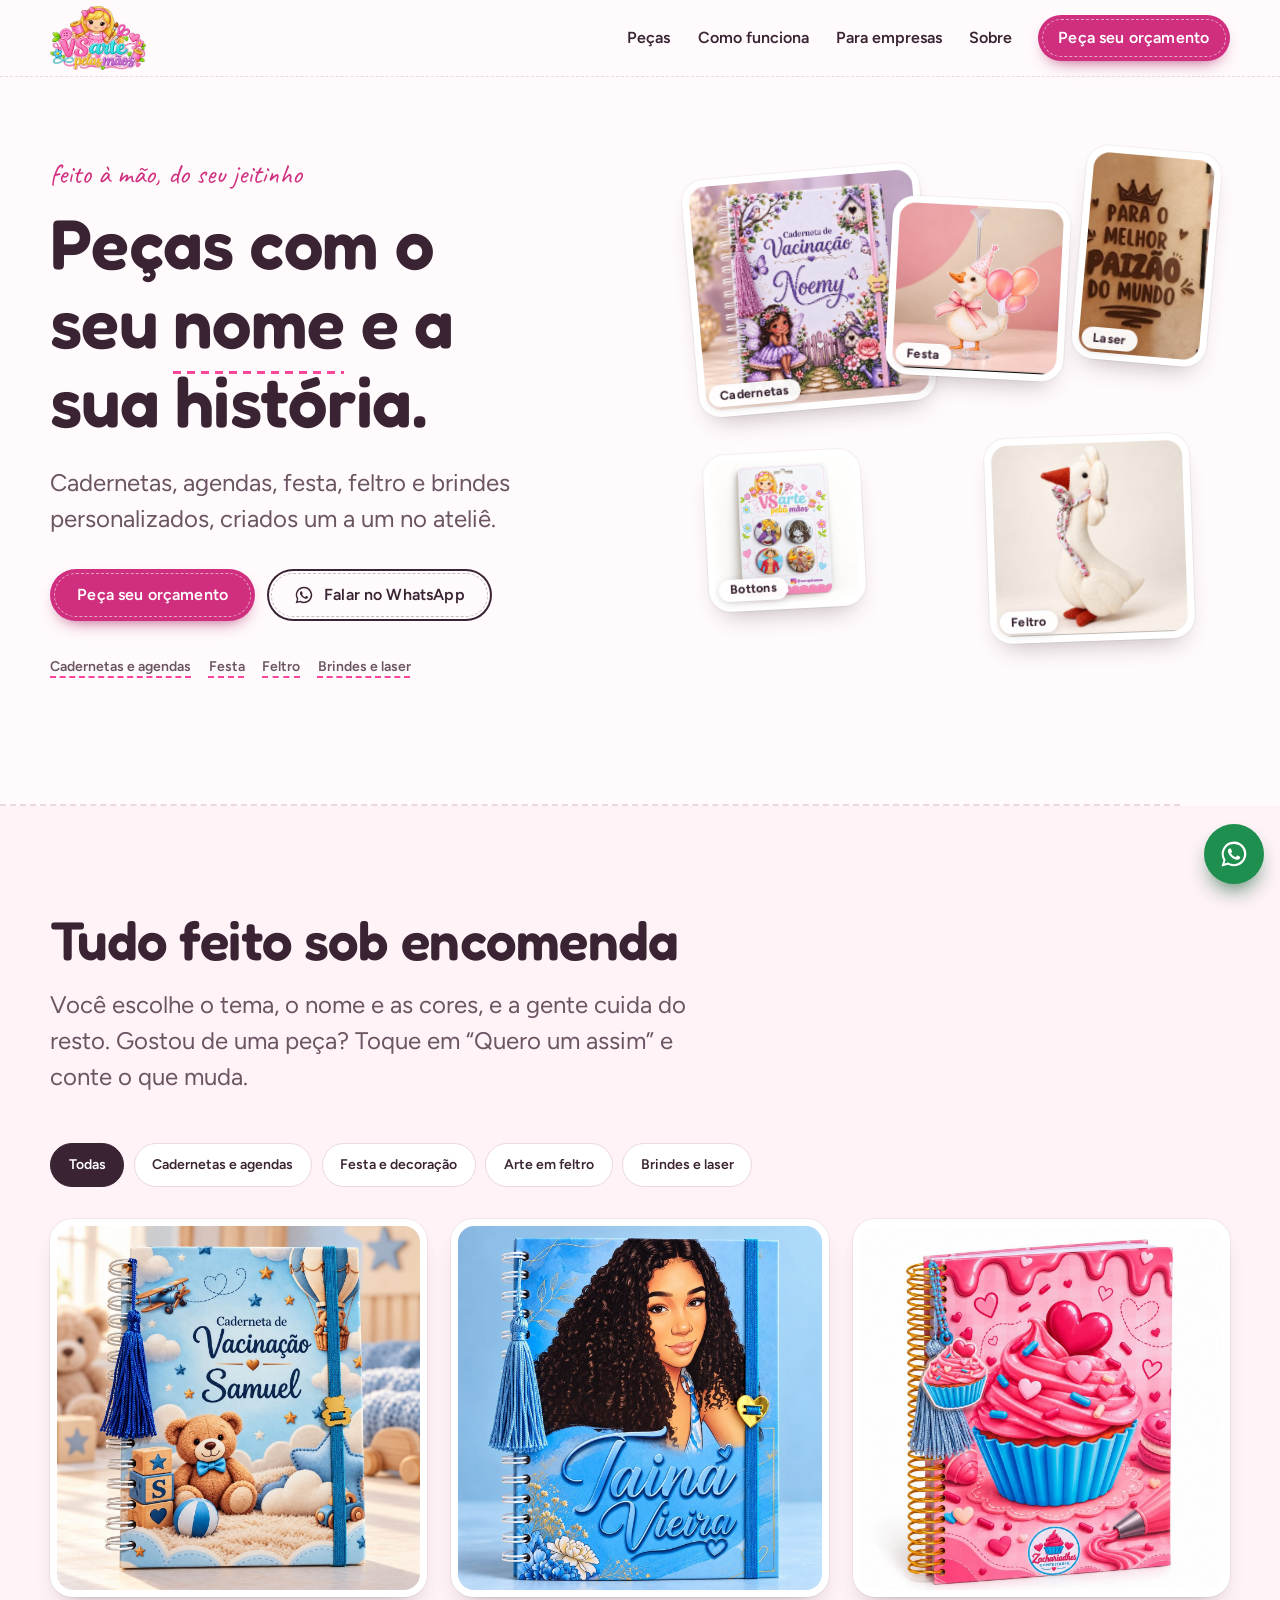
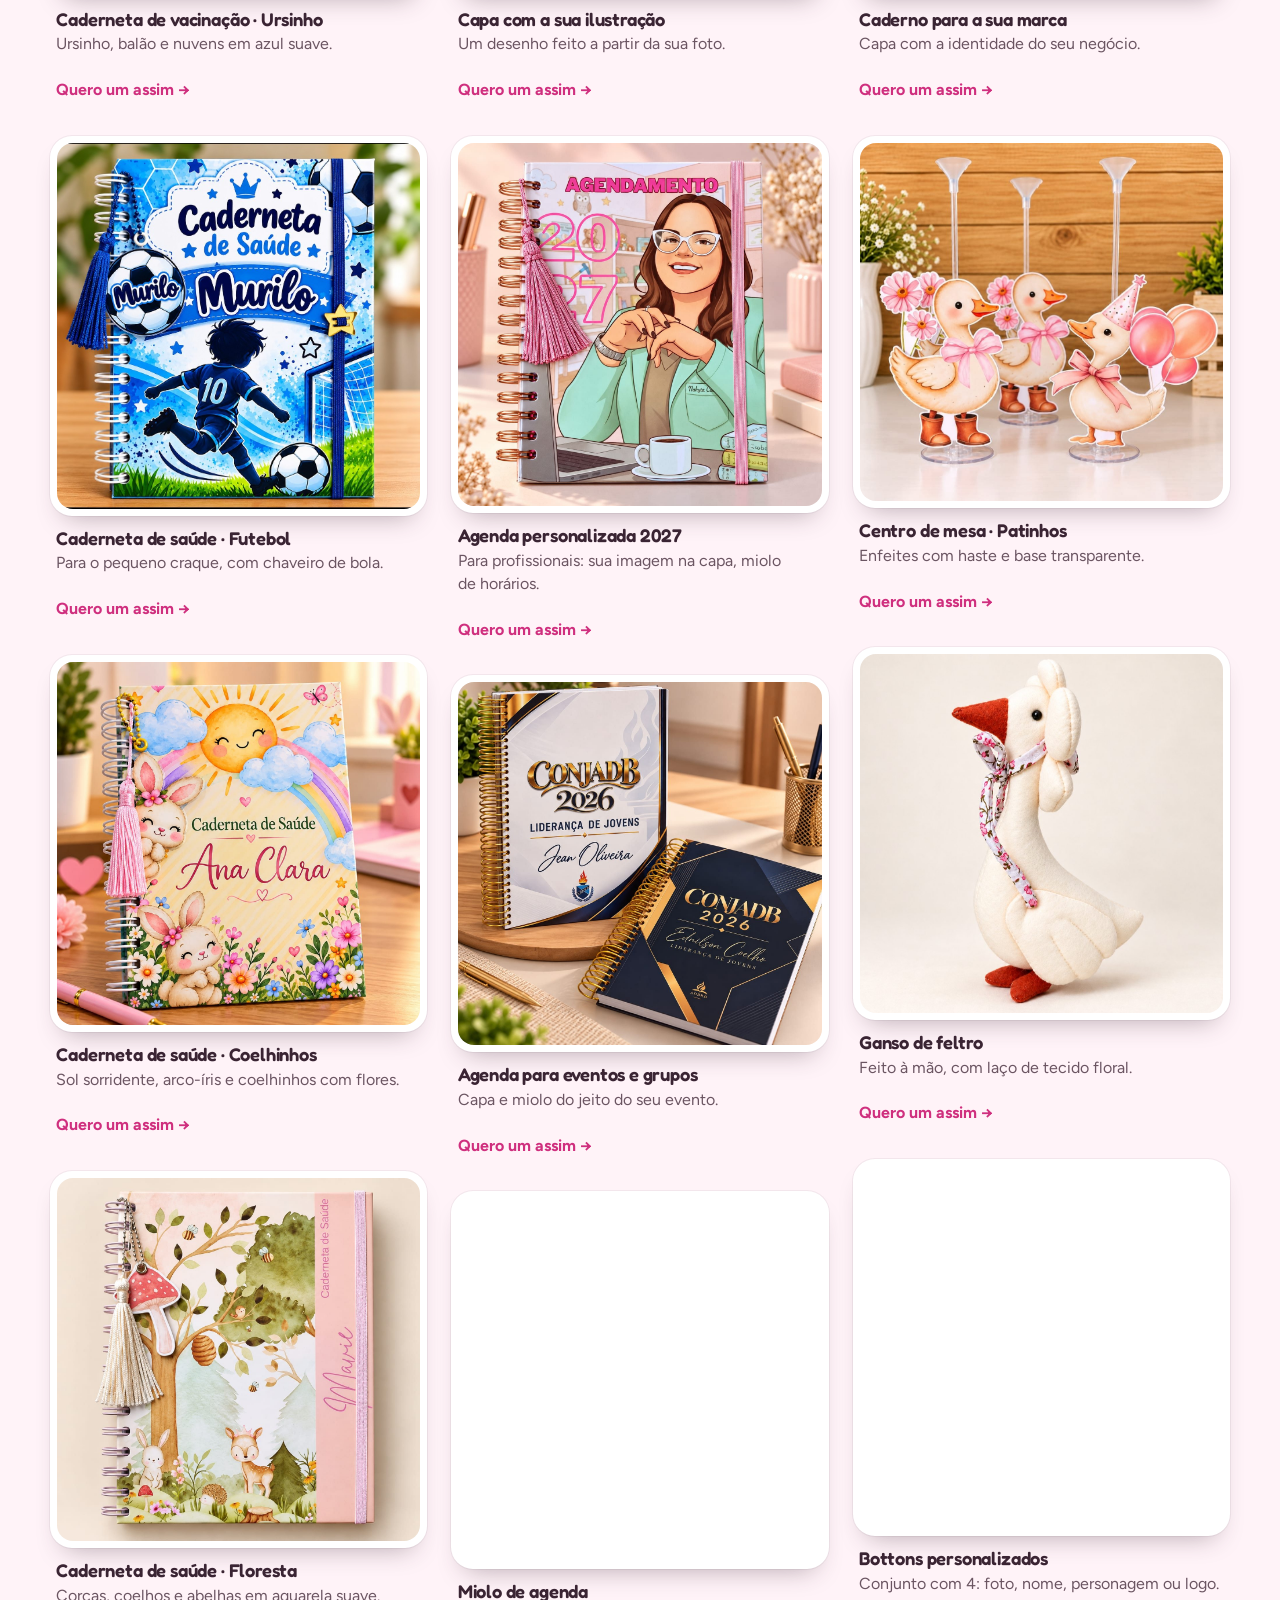
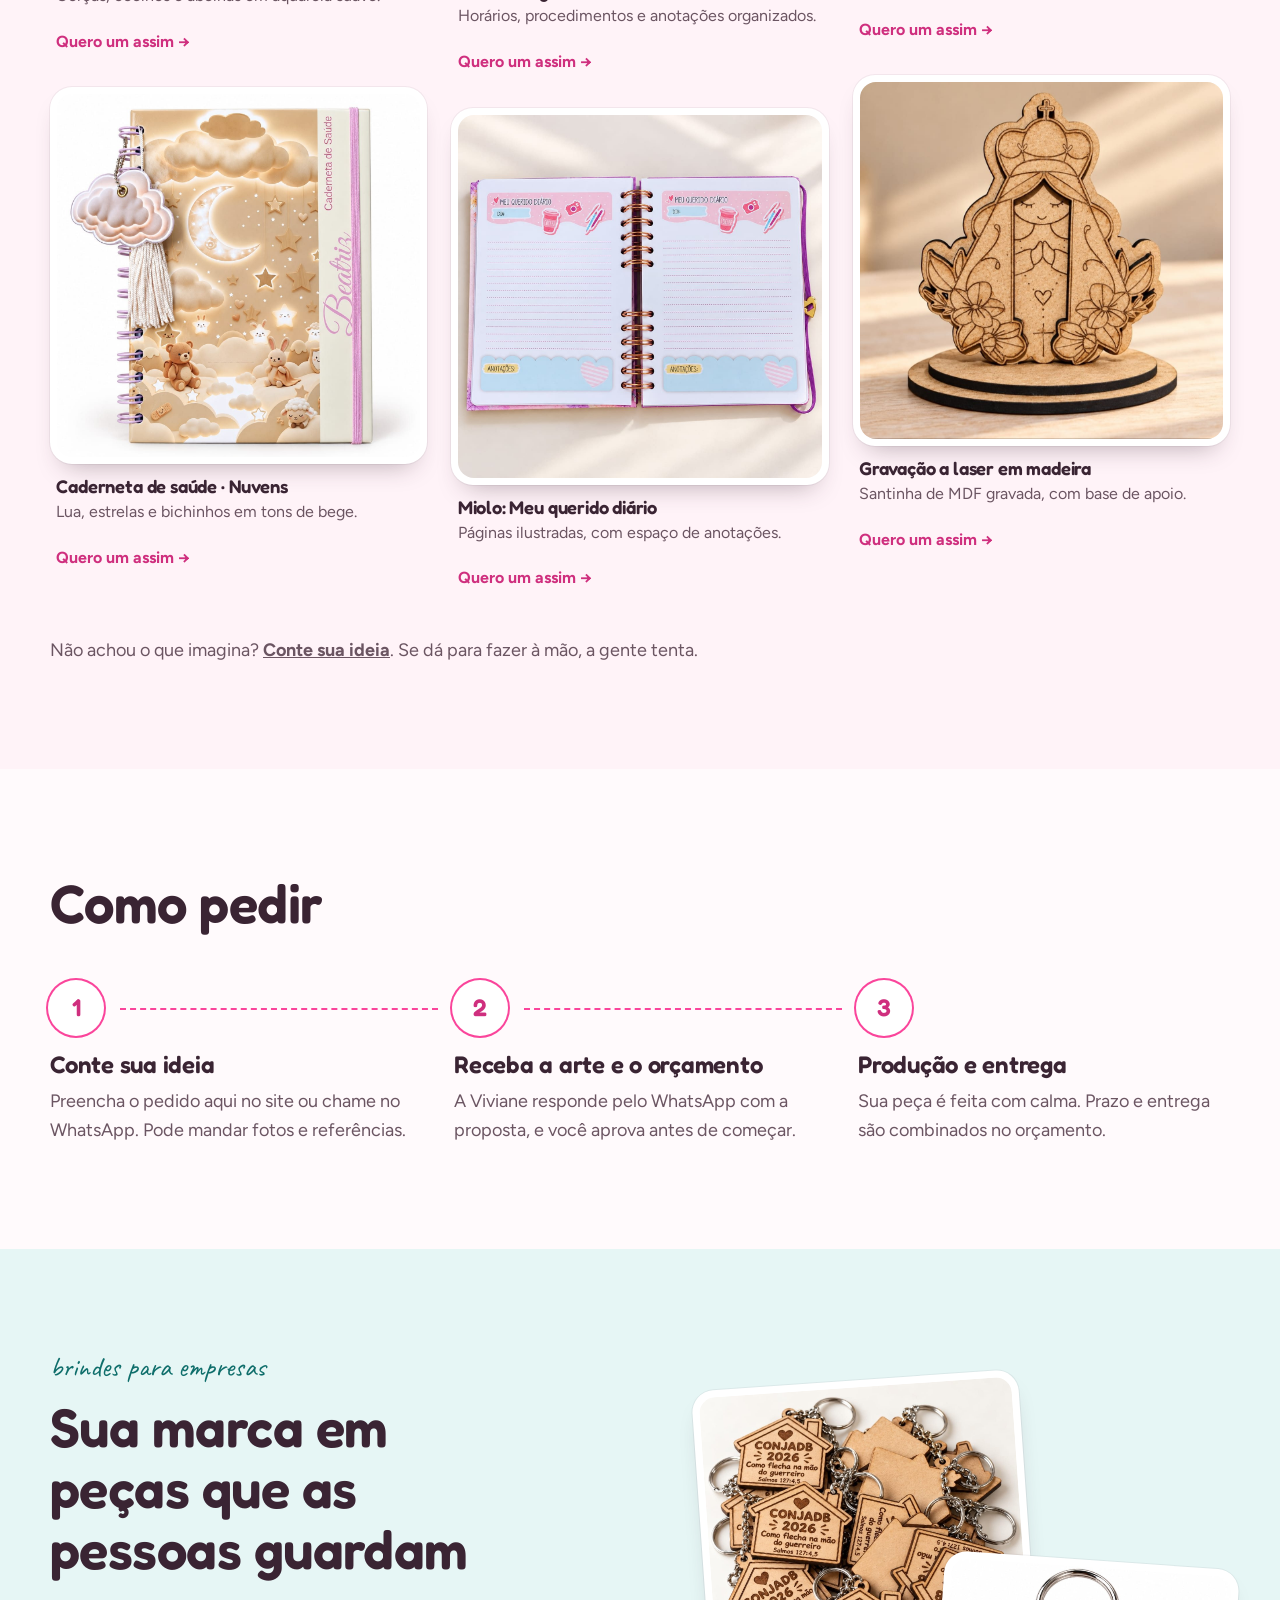
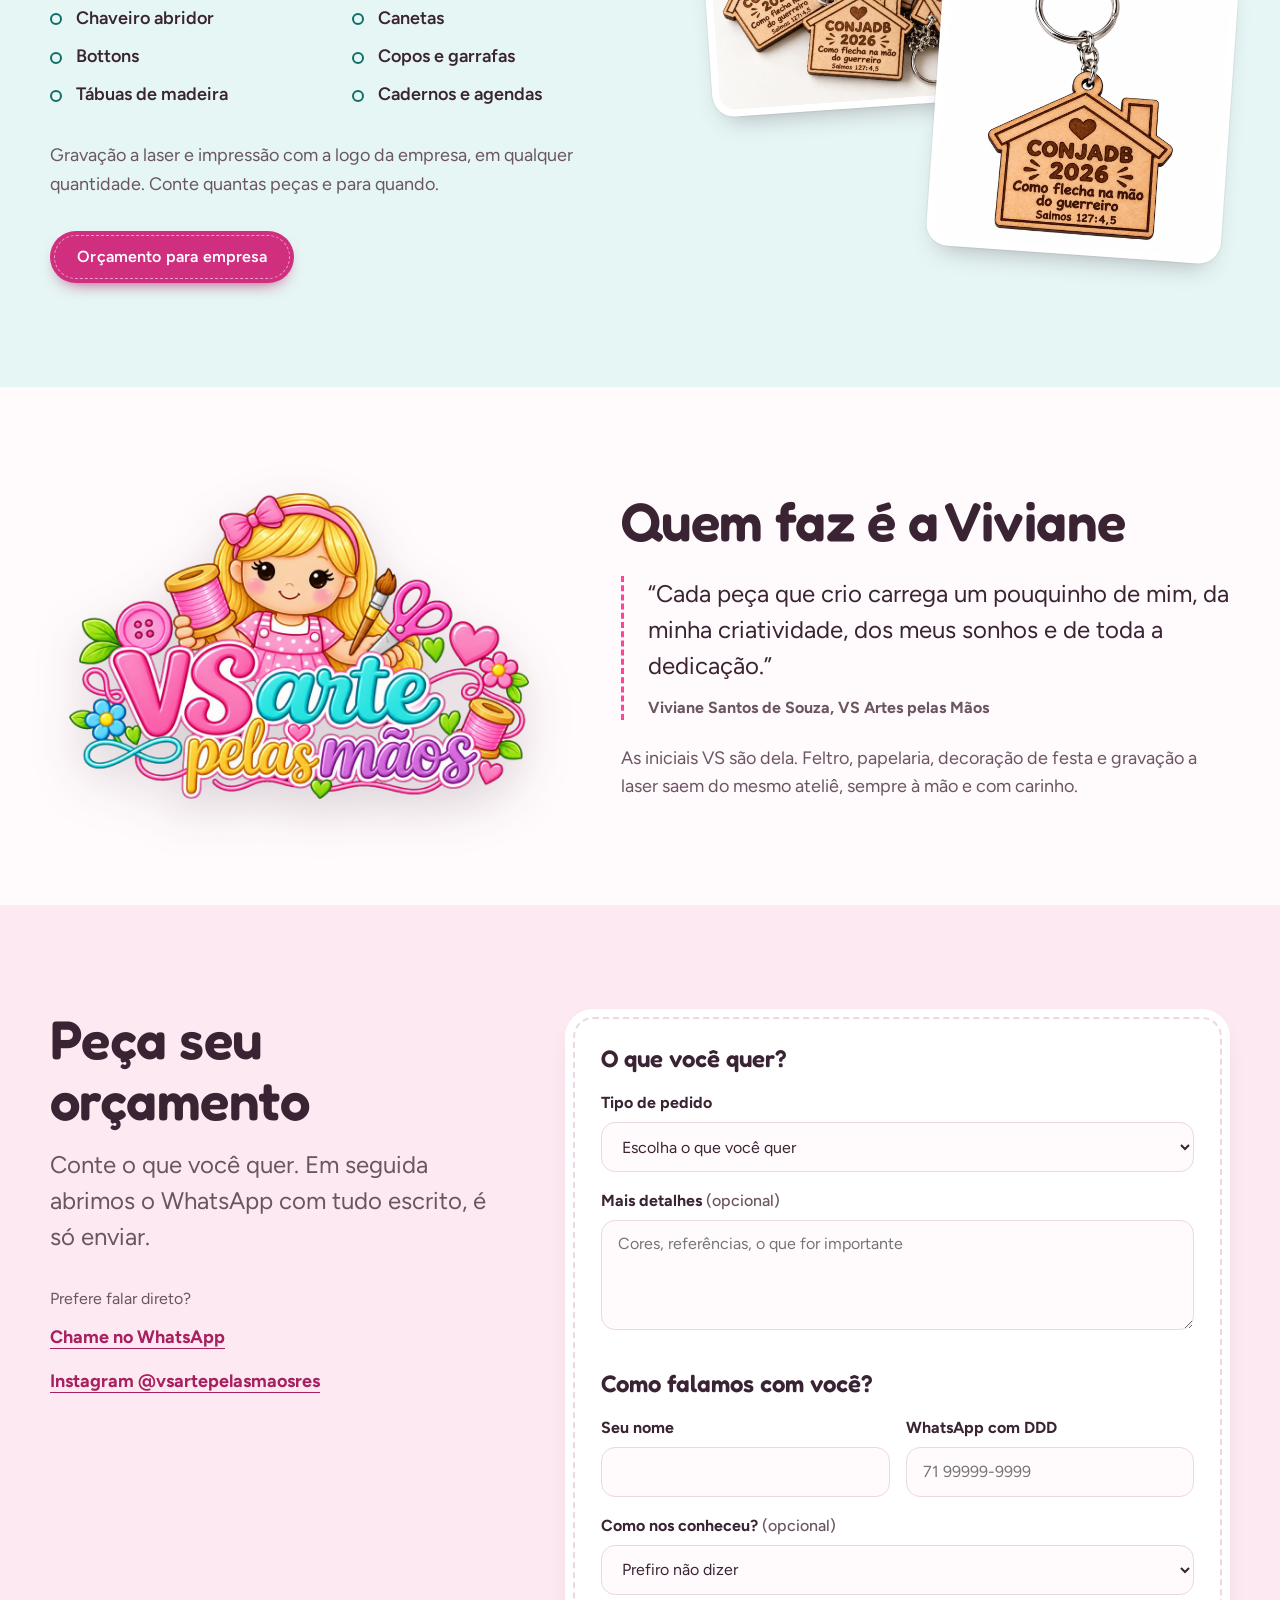
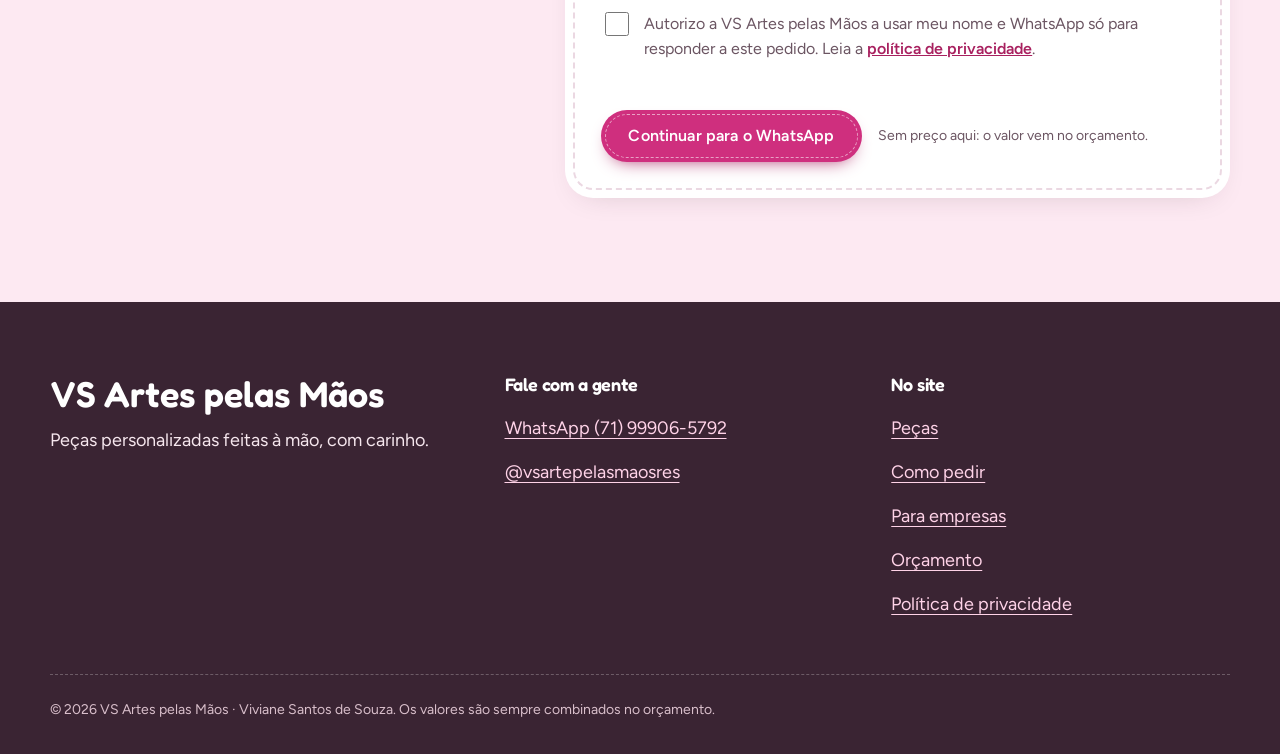
==== site/index.html @ 08066cfc "Prévia pública: site e painel de demonstração (dados fictícios) Co-Authored-By: Claude Sonnet 5.5 <n" ====
<!doctype html>
<html lang="pt-BR">
<head>
  <meta name="robots" content="noindex, nofollow">
  <meta charset="utf-8">
  <meta name="viewport" content="width=device-width, initial-scale=1">
  <title>VS Artes pelas Mãos · Peças personalizadas feitas à mão</title>
  <meta name="description" content="Cadernetas de vacinação, agendas, decoração de festa, arte em feltro e brindes personalizados com gravação a laser. Feito à mão, com o seu nome e a sua história. Peça seu orçamento.">
  <meta name="theme-color" content="#FFFAFC">
  <link rel="icon" type="image/png" href="assets/marca/favicon.png">
  <link rel="preconnect" href="https://fonts.googleapis.com">
  <link rel="preconnect" href="https://fonts.gstatic.com" crossorigin>
  <link href="https://fonts.googleapis.com/css2?family=Caveat:wght@600&family=Figtree:wght@400;500;600;700&family=Fredoka:wght@500;600&display=swap" rel="stylesheet">
  <link rel="stylesheet" href="css/tokens.css">
  <link rel="stylesheet" href="css/site.css">
</head>
<body>
<!--
THESIS: Uma mesa de ateliê calma onde cada peça é um adesivo recortado; a linha de costura da logo costura a página. Recusa a vitrine de e-commerce rosa-choque.
OWN-WORLD: Branco-rosado e tinta ameixa; rosa-chiclete só em ação (botões, pesponto). Fotos com contorno branco e sombra suave, divisórias tracejadas de linha de corte, títulos Fredoka, notas Caveat.
STORY: A visitante vê o trabalho real, entende que tudo leva o nome dela e pede um orçamento em menos de um minuto.
FIRST VIEWPORT: Esquerda, promessa e dois botões (orçamento, WhatsApp); direita, três adesivos de caderneta em leque. Ação primária à esquerda, abaixo do título.
FORM: Proposta 1 (calma), definida com a cliente após a logo; seed 1fdaac04 substituído por direção fixada pela marca.
FINISH: unreviewed and undocumented is unfinished; this build ends with the finish review, the verdict, DESIGN.md, and every shipping raster carrying its provenance
-->
<a class="skip" href="#conteudo">Pular para o conteúdo</a>

<header class="site-header">
  <div class="container">
    <a class="brand" href="#topo" aria-label="VS Artes pelas Mãos, início"><img src="assets/marca/logo-sm.png" alt="VS arte pelas mãos" width="480" height="318"></a>
    <button class="menu-btn" aria-label="Abrir menu" aria-expanded="false" aria-controls="nav"><span></span><span></span><span></span></button>
    <nav class="nav" id="nav" aria-label="Principal">
      <a href="#catalogo">Peças</a>
      <a href="#como">Como funciona</a>
      <a href="#empresas">Para empresas</a>
      <a href="#sobre">Sobre</a>
      <a class="btn" href="#orcamento" data-pedido>Peça seu orçamento</a>
    </nav>
  </div>
</header>

<main id="conteudo">
  <svg class="stitch-line" aria-hidden="true" focusable="false">
    <defs>
      <mask id="stitch-mask" maskUnits="userSpaceOnUse" x="-200" y="0" width="4000" height="20000">
        <path id="stitch-mask-path" d="" stroke="#fff" stroke-width="8" fill="none"/>
      </mask>
    </defs>
    <path id="stitch-path" d="" mask="url(#stitch-mask)"/>
  </svg>

  <section class="hero" id="topo" data-stitch>
    <div class="container">
      <div>
        <p class="kicker hand">feito à mão, do seu jeitinho</p>
        <h1>Peças com o seu <span class="stitch-u">nome</span> e a sua história.</h1>
        <p class="lede">Cadernetas, agendas, festa, feltro e brindes personalizados, criados um a um no ateliê.</p>
        <div class="actions">
          <a class="btn" href="#orcamento" data-pedido>Peça seu orçamento</a>
          <a class="btn btn--ghost" href="#" data-wa target="_blank" rel="noopener">
            <svg viewBox="0 0 24 24" fill="currentColor" aria-hidden="true"><path d="M12.04 2a9.9 9.9 0 0 0-8.5 14.9L2 22l5.25-1.38A9.9 9.9 0 1 0 12.04 2Zm0 18.1c-1.5 0-2.97-.4-4.25-1.16l-.3-.18-3.1.82.83-3.02-.2-.31a8.1 8.1 0 1 1 7.02 3.85Zm4.45-6.06c-.24-.12-1.44-.71-1.66-.79-.22-.08-.39-.12-.55.12-.16.24-.63.79-.77.95-.14.16-.28.18-.52.06-.24-.12-1.02-.38-1.94-1.2-.72-.64-1.2-1.43-1.34-1.67-.14-.24-.02-.37.1-.49.11-.11.24-.28.36-.42.12-.14.16-.24.24-.4.08-.16.04-.3-.02-.42-.06-.12-.55-1.32-.75-1.8-.2-.47-.4-.41-.55-.42h-.47c-.16 0-.42.06-.64.3-.22.24-.84.82-.84 2s.86 2.32.98 2.48c.12.16 1.69 2.58 4.1 3.62.57.25 1.02.4 1.37.5.58.18 1.1.16 1.51.1.46-.07 1.44-.59 1.64-1.16.2-.57.2-1.06.14-1.16-.06-.1-.22-.16-.46-.28Z"/></svg>
            Falar no WhatsApp</a>
        </div>
        <ul class="tags" aria-label="Ver por categoria">
          <li><a href="#catalogo" data-filtro="cadernetas">Cadernetas e agendas</a></li>
          <li><a href="#catalogo" data-filtro="festa">Festa</a></li>
          <li><a href="#catalogo" data-filtro="feltro">Feltro</a></li>
          <li><a href="#catalogo" data-filtro="brindes">Brindes e laser</a></li>
        </ul>
      </div>
      <div class="fan" aria-label="Exemplos do que sai do ateliê">
        <figure class="sticker" style="left:0;top:4%;width:44%;--r:-5deg;z-index:2"><img src="assets/fotos/caderneta-vacinacao-fadinha.jpg" alt="Caderneta de vacinação com capa de fadinha lilás entre flores" width="1254" height="1254" fetchpriority="high"><figcaption class="tag">Cadernetas</figcaption></figure>
        <figure class="sticker" style="left:37%;top:9%;width:33%;--r:3deg;z-index:3"><img src="assets/fotos/festa-pato-baloes.jpg" alt="Patinho de papelaria com chapéu de festa, laço rosa e balões" width="1000" height="1006"><figcaption class="tag">Festa</figcaption></figure>
        <figure class="sticker" style="left:72%;top:0;width:25%;--r:5deg;z-index:1"><img src="assets/fotos/laser-caixa-mdf-paizao.jpg" alt="Caixa de MDF gravada a laser com a frase Para o melhor paizão do mundo" width="284" height="470"><figcaption class="tag">Laser</figcaption></figure>
        <figure class="sticker" style="left:3%;top:55%;width:29%;--r:-3deg;z-index:3"><img src="assets/fotos/brindes-bottons-cartela.jpg" alt="Cartela com quatro bottons personalizados" width="1078" height="1078" loading="lazy"><figcaption class="tag">Bottons</figcaption></figure>
        <figure class="sticker" style="left:55%;top:52%;width:38%;--r:-2deg;z-index:4"><img src="assets/fotos/feltro-ganso-perfil.jpg" alt="Ganso de feltro creme de perfil, com laço de tecido florido" width="1000" height="1002" loading="lazy"><figcaption class="tag">Feltro</figcaption></figure>
      </div>    </div>
  </section>

  <hr class="cut container">

<section class="bg-tint" id="catalogo" data-stitch>
    <div class="container">
      <div class="section-head reveal">
        <h2>Tudo feito sob encomenda</h2>
        <p>Você escolhe o tema, o nome e as cores, e a gente cuida do resto. Gostou de uma peça? Toque em “Quero um assim” e conte o que muda.</p>
      </div>
      <div class="filters" role="group" aria-label="Filtrar peças"></div>
      <div class="gallery" id="gallery" aria-live="polite"></div>
      <p class="gallery-note">Não achou o que imagina? <a href="#orcamento" data-pedido="outro"><strong>Conte sua ideia</strong></a>. Se dá para fazer à mão, a gente tenta.</p>
    </div>
  </section>

  <section id="como" data-stitch>
    <div class="container">
      <div class="section-head reveal"><h2>Como pedir</h2></div>
      <ol class="steps">
        <li class="reveal" style="--i:0"><h3>Conte sua ideia</h3><p>Preencha o pedido aqui no site ou chame no WhatsApp. Pode mandar fotos e referências.</p></li>
        <li class="reveal" style="--i:1"><h3>Receba a arte e o orçamento</h3><p>A Viviane responde pelo WhatsApp com a proposta, e você aprova antes de começar.</p></li>
        <li class="reveal" style="--i:2"><h3>Produção e entrega</h3><p>Sua peça é feita com calma. Prazo e entrega são combinados no orçamento.</p></li>
      </ol>
    </div>
  </section>

  <section class="bg-turq" id="empresas" data-stitch>
    <div class="container biz">
      <div class="reveal">
        <p class="kicker hand" style="color:var(--turq-deep)">brindes para empresas</p>
        <h2>Sua marca em peças que as pessoas guardam</h2>
        <ul>
          <li>Chaveiro abridor</li><li>Canetas</li><li>Bottons</li><li>Copos e garrafas</li>
          <li>Tábuas de madeira</li><li>Cadernos e agendas</li>
        </ul>
        <p class="muted" style="margin-bottom:var(--s-6)">Gravação a laser e impressão com a logo da empresa, em qualquer quantidade. Conte quantas peças e para quando.</p>
        <a class="btn" href="#orcamento" data-pedido="empresa">Orçamento para empresa</a>
      </div>
      <div class="pair reveal" style="--i:1">
        <figure class="sticker"><img src="assets/fotos/brinde-chaveiros-casinha-lote.jpg" alt="Chaveiros de MDF em formato de casinha com frase gravada" loading="lazy"></figure>
        <figure class="sticker"><img src="assets/fotos/brinde-chaveiro-casinha.jpg" alt="Chaveiro de MDF em formato de casinha com frase gravada a laser" loading="lazy"></figure>
      </div>
    </div>
  </section>

  <section id="sobre" data-stitch>
    <div class="container about">
      <img class="logo-big reveal" src="assets/marca/logo.png" alt="Logo VS arte pelas mãos: boneca loira com carretel, pincel e tesoura" loading="lazy" width="1000" height="664">
      <div class="reveal" style="--i:1">
        <h2>Quem faz é a Viviane</h2>
        <blockquote>“Cada peça que crio carrega um pouquinho de mim, da minha criatividade, dos meus sonhos e de toda a dedicação.”
          <cite>Viviane Santos de Souza, VS Artes pelas Mãos</cite></blockquote>
        <p class="muted">As iniciais VS são dela. Feltro, papelaria, decoração de festa e gravação a laser saem do mesmo ateliê, sempre à mão e com carinho.</p>
      </div>
    </div>
  </section>

  <section class="bg-pink" id="orcamento" data-stitch>
    <div class="container quote">
      <div class="intro reveal">
        <h2>Peça seu orçamento</h2>
        <p>Conte o que você quer. Em seguida abrimos o WhatsApp com tudo escrito, é só enviar.</p>
        <p class="alt muted">Prefere falar direto?</p>
        <ul class="direct"><li><a href="#" data-wa target="_blank" rel="noopener">Chame no WhatsApp</a></li><li><a href="https://instagram.com/vsartepelasmaosres" target="_blank" rel="noopener">Instagram @vsartepelasmaosres</a></li></ul>
      </div>
      <div class="form-card reveal" style="--i:1">
        <form id="form-orcamento" novalidate>
          <fieldset>
            <legend>O que você quer?</legend>
            <div class="field">
              <label for="tipo">Tipo de pedido</label>
              <select id="tipo" name="tipo" required></select>
            </div>
            <div id="dyn" aria-live="polite"></div>
            <div class="field">
              <label for="detalhes">Mais detalhes <span class="opt">(opcional)</span></label>
              <textarea id="detalhes" name="detalhes" placeholder="Cores, referências, o que for importante"></textarea>
            </div>
          </fieldset>
          <fieldset>
            <legend>Como falamos com você?</legend>
            <div class="cols2">
              <div class="field"><label for="nome">Seu nome</label><input id="nome" name="nome" autocomplete="name" required></div>
              <div class="field"><label for="whats">WhatsApp com DDD</label><input id="whats" name="whats" type="tel" inputmode="tel" autocomplete="tel" placeholder="71 99999-9999" required></div>
            </div>
            <div class="field">
              <label for="origem">Como nos conheceu? <span class="opt">(opcional)</span></label>
              <select id="origem" name="origem">
                <option value="">Prefiro não dizer</option><option>Instagram</option><option>Google</option><option>Indicação de amigo ou familiar</option><option>Outro</option>
              </select>
            </div>
            <div class="hp" aria-hidden="true"><label for="site">Não preencha este campo</label><input type="text" id="site" name="site" tabindex="-1" autocomplete="off"></div>
            <div id="turnstile"></div>
            <label class="check"><input type="checkbox" id="consent" name="consent"> <span>Autorizo a VS Artes pelas Mãos a usar meu nome e WhatsApp só para responder a este pedido. Leia a <a href="privacidade.html" target="_blank" rel="noopener">política de privacidade</a>.</span></label>
          </fieldset>
          <div class="submit-row">
            <button class="btn" type="submit">Continuar para o WhatsApp</button>
            <span class="fine">Sem preço aqui: o valor vem no orçamento.</span>
          </div>
        </form>
        <div class="done" id="done" aria-live="polite">
          <h3>Pedido pronto!</h3>
          <p class="muted">Confira a mensagem e toque no botão. O WhatsApp abre com tudo escrito.</p>
          <p class="fine" id="status-envio" role="status" aria-live="polite"></p>
          <pre id="preview"></pre>
          <div class="submit-row">
            <a class="btn btn--wa" id="wa-open" href="#" target="_blank" rel="noopener">Abrir o WhatsApp</a>
            <button class="btn btn--ghost" type="button" id="novo-pedido">Fazer outro pedido</button>
          </div>
        </div>
      </div>
    </div>
  </section>
</main>

<footer class="site-footer">
  <div class="container">
    <div><p class="foot-name">VS Artes pelas Mãos</p><p>Peças personalizadas feitas à mão, com carinho.</p></div>
    <div>
      <h3>Fale com a gente</h3>
      <ul>
        <li><a href="#" data-wa target="_blank" rel="noopener">WhatsApp (71) 99906-5792</a></li>
        <li><a href="https://instagram.com/vsartepelasmaosres" target="_blank" rel="noopener">@vsartepelasmaosres</a></li>
      </ul>
    </div>
    <div>
      <h3>No site</h3>
      <ul><li><a href="#catalogo">Peças</a></li><li><a href="#como">Como pedir</a></li><li><a href="#empresas">Para empresas</a></li><li><a href="#orcamento">Orçamento</a></li><li><a href="privacidade.html">Política de privacidade</a></li><li><button type="button" id="cookie-prefs" class="link-btn" hidden>Preferências de cookies</button></li></ul>
    </div>
    <p class="legal">© <span id="ano">2026</span> VS Artes pelas Mãos · Viviane Santos de Souza. Os valores são sempre combinados no orçamento.</p>
  </div>
</footer>

<a class="wa-float" href="#" data-wa target="_blank" rel="noopener" aria-label="Falar no WhatsApp">
  <svg viewBox="0 0 24 24" fill="currentColor" aria-hidden="true"><path d="M12.04 2a9.9 9.9 0 0 0-8.5 14.9L2 22l5.25-1.38A9.9 9.9 0 1 0 12.04 2Zm0 18.1c-1.5 0-2.97-.4-4.25-1.16l-.3-.18-3.1.82.83-3.02-.2-.31a8.1 8.1 0 1 1 7.02 3.85Zm4.45-6.06c-.24-.12-1.44-.71-1.66-.79-.22-.08-.39-.12-.55.12-.16.24-.63.79-.77.95-.14.16-.28.18-.52.06-.24-.12-1.02-.38-1.94-1.2-.72-.64-1.2-1.43-1.34-1.67-.14-.24-.02-.37.1-.49.11-.11.24-.28.36-.42.12-.14.16-.24.24-.4.08-.16.04-.3-.02-.42-.06-.12-.55-1.32-.75-1.8-.2-.47-.4-.41-.55-.42h-.47c-.16 0-.42.06-.64.3-.22.24-.84.82-.84 2s.86 2.32.98 2.48c.12.16 1.69 2.58 4.1 3.62.57.25 1.02.4 1.37.5.58.18 1.1.16 1.51.1.46-.07 1.44-.59 1.64-1.16.2-.57.2-1.06.14-1.16-.06-.1-.22-.16-.46-.28Z"/></svg>
</a>

<script src="js/config.js"></script>
<script src="js/data.js"></script>
<script src="js/catalogo.js"></script>
<script src="js/pedido-logica.js"></script>
<script src="js/marketing.js"></script>
<script src="js/main.js"></script>
</body>
</html>
---- site/css/tokens.css ----
/* VS Artes pelas Mãos — design tokens
   Cores tiradas da logo e suavizadas: o rosa aparece forte só no que é ação,
   o resto é branco-rosado e tinta ameixa. */
:root {
  /* superfícies */
  --bg: #FFFAFC;
  --surface: #FFFFFF;
  --tint: #FFF3F8;        /* fundo onde o adesivo branco precisa aparecer */
  --wash-pink: #FDE9F2;
  --wash-turq: #E6F6F5;
  --wash-butter: #FFF5D3;
  --wash-lilac: #F4E8F7;

  /* texto */
  --ink: #3A2433;          /* ameixa escura, 13:1 sobre --bg */
  --ink-soft: #6B5562;     /* 6:1 sobre --bg */
  --line: #EBD8E2;

  /* marca (da logo) */
  --pink: #FA459B;
  --pink-strong: #CF2F7E;  /* texto branco sobre isto passa AA */
  --pink-deep: #A8205F;
  --turq: #36E6E4;
  --turq-deep: #0F6E6B;    /* turquesa legível como texto (5,4:1 sobre --wash-turq) */
  --yellow: #FACB33;
  --lilac: #C987D6;
  --leaf: #7FB80E;

  /* tipografia */
  --font-display: "Fredoka", "Trebuchet MS", system-ui, sans-serif;
  --font-body: "Figtree", system-ui, -apple-system, "Segoe UI", sans-serif;
  --font-hand: "Caveat", "Segoe Print", cursive;

  --fs-0: 0.875rem;
  --fs-1: 1rem;
  --fs-2: 1.125rem;
  --fs-3: clamp(1.25rem, 1.1rem + 0.6vw, 1.5rem);
  --fs-4: clamp(1.6rem, 1.3rem + 1.3vw, 2.25rem);
  --fs-5: clamp(2.1rem, 1.5rem + 2.6vw, 3.4rem);
  --fs-6: clamp(2.5rem, 1.6rem + 4vw, 4.4rem);

  /* espaçamento (ritmo de 8) */
  --s-1: 0.25rem; --s-2: 0.5rem; --s-3: 0.75rem; --s-4: 1rem; --s-5: 1.5rem;
  --s-6: 2rem; --s-7: 3rem; --s-8: 4.5rem; --s-9: 6.5rem;

  /* forma */
  --r-sm: 12px; --r-md: 20px; --r-lg: 28px; --r-pill: 999px;
  --shadow-sticker: 0 0 0 1px rgba(58, 36, 51, .06), 0 14px 26px -14px rgba(58, 36, 51, .38);
  --shadow-lift: 0 0 0 1px rgba(58, 36, 51, .07), 0 22px 34px -16px rgba(58, 36, 51, .42);
  --shadow-soft: 0 10px 30px -18px rgba(58, 36, 51, .25);

  /* movimento: um único ritmo para tudo */
  --ease: cubic-bezier(.22, .8, .24, 1);
  --t-fast: 160ms;
  --t-base: 280ms;
  --t-slow: 600ms;

  --container: 1180px;
  --gutter: clamp(1rem, 4vw, 2rem);
}
---- site/css/site.css ----
/* VS Artes pelas Mãos — componentes e layout. Depende de tokens.css */
*, *::before, *::after { box-sizing: border-box; }
html { scroll-behavior: smooth; -webkit-text-size-adjust: 100%; }
body {
  margin: 0; background: var(--bg); color: var(--ink);
  font: 400 var(--fs-2)/1.6 var(--font-body);
  -webkit-font-smoothing: antialiased; text-rendering: optimizeLegibility;
}
img { max-width: 100%; display: block; height: auto; }
a { color: inherit; }
:focus-visible { outline: 3px solid var(--pink-strong); outline-offset: 3px; border-radius: 6px; }
.skip { position: absolute; left: -999px; top: 8px; background: var(--ink); color: #fff; padding: 10px 16px; border-radius: 8px; z-index: 100; }
.skip:focus { left: 8px; }
.container { width: min(100% - 2 * var(--gutter), var(--container)); margin-inline: auto; }
.sr { position: absolute; width: 1px; height: 1px; overflow: hidden; clip: rect(0 0 0 0); white-space: nowrap; }

/* ---------- tipografia ---------- */
h1, h2, h3 { font-family: var(--font-display); font-weight: 600; line-height: 1.12; margin: 0; letter-spacing: -0.01em; text-wrap: balance; }
h1 { font-size: var(--fs-6); }
h2 { font-size: var(--fs-5); }
h3 { font-size: var(--fs-3); }
p { margin: 0; text-wrap: pretty; }
.lede { font-size: var(--fs-3); line-height: 1.5; color: var(--ink-soft); max-width: 34ch; }
.hand { font-family: var(--font-hand); font-size: 1.75rem; line-height: 1; color: var(--pink-strong); }
.kicker { display: inline-flex; align-items: center; gap: .6rem; margin-bottom: var(--s-4); }
.muted { color: var(--ink-soft); }

/* sublinhado de pesponto: a marca registrada da página */
.stitch-u {
  background: repeating-linear-gradient(90deg, var(--pink) 0 8px, transparent 8px 14px) 0 100% / 100% 3px no-repeat;
  padding-bottom: .12em;
}

/* ---------- botões ---------- */
.btn {
  --bg-btn: var(--pink-strong); --fg-btn: #fff;
  position: relative; display: inline-flex; align-items: center; justify-content: center; gap: .6rem;
  min-height: 52px; padding: .85rem 1.7rem; border: 0; border-radius: var(--r-pill);
  background: var(--bg-btn); color: var(--fg-btn); cursor: pointer; text-decoration: none;
  font: 600 var(--fs-1)/1 var(--font-body); letter-spacing: .01em;
  transition: transform var(--t-fast) var(--ease), box-shadow var(--t-base) var(--ease), background var(--t-fast);
  box-shadow: 0 8px 18px -10px var(--pink-deep);
}
.btn::after { /* costura interna */
  content: ""; position: absolute; inset: 4px; border-radius: inherit; pointer-events: none;
  border: 1.5px dashed rgba(255, 255, 255, .55);
}
.btn:hover { transform: translateY(-2px); box-shadow: 0 14px 22px -12px var(--pink-deep); background: var(--pink-deep); }
.btn:active { transform: translateY(0); }
.btn--ghost { --bg-btn: transparent; --fg-btn: var(--ink); box-shadow: inset 0 0 0 2px var(--ink); }
.btn--ghost::after { border-color: rgba(58, 36, 51, .28); }
.btn--ghost:hover { background: var(--ink); color: #fff; box-shadow: inset 0 0 0 2px var(--ink); }
.btn--ghost:hover::after { border-color: rgba(255, 255, 255, .45); }
.btn--wa { --bg-btn: #1E8F4E; box-shadow: 0 8px 18px -10px #0d5a2f; }
.btn--wa:hover { background: #166f3b; }
.btn svg { width: 20px; height: 20px; flex: none; }
.btn[disabled] { opacity: .6; cursor: progress; }

.chip {
  min-height: 44px; padding: .55rem 1.1rem; border-radius: var(--r-pill); cursor: pointer;
  border: 1.5px solid var(--line); background: var(--surface); color: var(--ink);
  font: 600 var(--fs-0)/1 var(--font-body);
  transition: background var(--t-fast), border-color var(--t-fast), color var(--t-fast), transform var(--t-fast) var(--ease);
}
.chip:hover { border-color: var(--pink); transform: translateY(-1px); }
.chip[aria-pressed="true"] { background: var(--ink); border-color: var(--ink); color: #fff; }

/* ---------- adesivo (foto com contorno branco recortado) ---------- */
.sticker {
  margin: 0; background: #fff; padding: 7px; border-radius: 22px;
  box-shadow: var(--shadow-sticker);
  transition: transform var(--t-base) var(--ease), box-shadow var(--t-base) var(--ease);
}
.sticker img { border-radius: 16px; width: 100%; }
a.sticker, .sticker.is-link { display: block; }
@media (hover: hover) {
  .sticker:hover { transform: translateY(-6px) rotate(var(--tilt-hover, -1deg)); box-shadow: var(--shadow-lift); }
}

/* ---------- cabeçalho ---------- */
.site-header {
  position: sticky; top: 0; z-index: 40;
  background: color-mix(in srgb, var(--bg) 90%, transparent);
  backdrop-filter: blur(10px); -webkit-backdrop-filter: blur(10px);
  border-bottom: 1px dashed var(--line);
}
.site-header .container { display: flex; align-items: center; justify-content: space-between; gap: var(--s-4); min-height: 76px; }
.brand img { height: 64px; width: auto; }
.nav { display: flex; align-items: center; gap: var(--s-5); }
.nav a:not(.btn) { text-decoration: none; font-weight: 600; font-size: var(--fs-1); padding: .5rem .1rem; position: relative; }
.nav a:not(.btn)::after {
  content: ""; position: absolute; left: 0; right: 0; bottom: 2px; height: 3px;
  background: repeating-linear-gradient(90deg, var(--pink) 0 6px, transparent 6px 11px);
  transform: scaleX(0); transform-origin: left; transition: transform var(--t-base) var(--ease);
}
.nav a:not(.btn):hover::after, .nav a[aria-current="true"]::after { transform: scaleX(1); }
.nav .btn { min-height: 46px; padding: .6rem 1.3rem; }
.menu-btn { display: none; min-width: 48px; min-height: 48px; border: 1.5px solid var(--line); background: var(--surface); border-radius: 14px; cursor: pointer; }
.menu-btn span { display: block; width: 20px; height: 2px; background: var(--ink); margin: 4px auto; border-radius: 2px; }

/* ---------- seções ---------- */
main { position: relative; }
[id] { scroll-margin-top: 88px; } /* o cabeçalho fixo não cobre o título ao navegar */
section { position: relative; z-index: 1; padding-block: var(--s-9); }
.section-head { max-width: 40rem; margin-bottom: var(--s-7); }
.section-head p { margin-top: var(--s-4); color: var(--ink-soft); font-size: var(--fs-3); line-height: 1.5; }
.bg-tint { background: var(--tint); }
.bg-turq { background: var(--wash-turq); }
.bg-pink { background: var(--wash-pink); }
.cut { /* divisória de linha de corte */
  height: 0; border: 0; border-top: 2px dashed var(--line); margin: 0;
}

/* ---------- hero ---------- */
.hero { padding-block: var(--s-8) var(--s-9); overflow: clip; }
.hero .container { display: grid; grid-template-columns: 1.05fr 1fr; gap: var(--s-8); align-items: center; }
.hero h1 { margin-bottom: var(--s-5); }
.hero .lede { margin-bottom: var(--s-6); }
.hero .actions { display: flex; flex-wrap: wrap; gap: var(--s-3); }
.hero .tags { margin: var(--s-5) 0 0; padding: 0; list-style: none; display: flex; flex-wrap: wrap; gap: 0 1.1rem; font-weight: 600; font-size: var(--fs-0); }
.hero .tags a { display: inline-flex; align-items: center; min-height: 44px; color: var(--ink-soft); text-decoration: underline; text-decoration-style: dashed; text-decoration-color: var(--pink); text-underline-offset: 6px; text-decoration-thickness: 2px; }
.hero .tags a:hover { color: var(--pink-deep); }
.fan { position: relative; aspect-ratio: 1 / 1.02; }
.fan .sticker { position: absolute; transform: rotate(var(--r)); }
.fan .sticker img { width: 100%; }
.fan .tag { position: absolute; left: 10px; bottom: 10px; padding: .3rem .7rem; border-radius: var(--r-pill); background: rgba(255,255,255,.94); color: var(--ink); font: 700 .78rem/1 var(--font-body); letter-spacing: .02em; box-shadow: 0 2px 8px -2px rgba(58,36,51,.3); pointer-events: none; }
@media (hover: hover) {
  .fan .sticker:hover { transform: translateY(-8px) rotate(calc(var(--r) + 1.5deg)); z-index: 5; }
}

/* ---------- categorias ---------- */
.cats { display: grid; grid-template-columns: repeat(4, 1fr); gap: var(--s-5); }
.cat { text-decoration: none; display: flex; flex-direction: column; gap: var(--s-4); }
.cat .sticker { aspect-ratio: 1 / 1; overflow: hidden; }
.cat .sticker img { height: 100%; object-fit: cover; }
.cat h3 { font-size: var(--fs-3); }
.cat p { color: var(--ink-soft); font-size: var(--fs-1); }
.cat .more { font-weight: 700; color: var(--pink-strong); font-size: var(--fs-1); }
.cat:hover .more { text-decoration: underline; text-decoration-style: dashed; text-underline-offset: 5px; }

/* ---------- galeria ---------- */
.filters { display: flex; flex-wrap: wrap; gap: .6rem; margin-bottom: var(--s-6); }
.gallery { columns: 3; column-gap: var(--s-5); }
.piece { break-inside: avoid; margin: 0 0 var(--s-5); display: block; }
.piece[hidden] { display: none; }
.piece figcaption { padding: var(--s-3) .4rem 0; }
.piece h3 { font-size: 1.15rem; }
.piece p { color: var(--ink-soft); font-size: var(--fs-1); line-height: 1.45; margin-top: .2rem; }
.piece .want { margin-top: var(--s-3); font-weight: 700; color: var(--pink-strong); background: none; border: 0; padding: .6rem 0; min-height: 44px; cursor: pointer; font-family: var(--font-body); font-size: var(--fs-1); }
.piece .want:hover { text-decoration: underline; text-decoration-style: dashed; text-underline-offset: 5px; }
.gallery-note { margin-top: var(--s-6); color: var(--ink-soft); }

/* ---------- como funciona ---------- */
.steps { display: grid; grid-template-columns: repeat(3, 1fr); gap: var(--s-6); counter-reset: step; list-style: none; padding: 0; margin: 0; }
.steps li { position: relative; padding-top: 4.4rem; }
.steps li::before {
  counter-increment: step; content: counter(step);
  position: absolute; top: 0; left: 0; width: 52px; height: 52px; display: grid; place-items: center;
  font: 600 1.5rem/1 var(--font-display); color: var(--pink-strong);
  border-radius: 50%; background: var(--surface); box-shadow: 0 0 0 2px var(--surface), 0 0 0 4px var(--pink);
}
.steps li::after { /* linha de costura ligando os passos */
  content: ""; position: absolute; top: 26px; left: 70px; right: -1rem; height: 0; border-top: 2px dashed var(--pink);
}
.steps li:last-child::after { display: none; }
.steps h3 { margin-bottom: var(--s-2); }
.steps p { color: var(--ink-soft); }

/* ---------- empresas ---------- */
.biz { display: grid; grid-template-columns: 1.1fr 1fr; gap: var(--s-8); align-items: center; }
.biz ul { margin: var(--s-5) 0 var(--s-6); padding: 0; list-style: none; display: grid; grid-template-columns: 1fr 1fr; gap: .6rem var(--s-5); }
.biz li { padding-left: 1.6rem; position: relative; font-weight: 600; }
.biz li::before { content: ""; position: absolute; left: 0; top: .55em; width: 12px; height: 12px; border-radius: 50%; border: 2.5px solid var(--turq-deep); }
.biz .pair { position: relative; aspect-ratio: 1 / .9; }
.biz .pair .sticker { position: absolute; width: 62%; }
.biz .pair .sticker:nth-child(1) { left: 0; top: 0; transform: rotate(-4deg); }
.biz .pair .sticker:nth-child(2) { right: 0; bottom: 0; width: 56%; transform: rotate(4deg); }

/* ---------- sobre ---------- */
.about { display: grid; grid-template-columns: .9fr 1.1fr; gap: var(--s-8); align-items: center; }
.about .logo-big { width: min(100%, 460px); margin-inline: auto; filter: drop-shadow(0 18px 24px rgba(58, 36, 51, .18)); }
.about blockquote { margin: var(--s-5) 0; padding: 0 0 0 var(--s-5); border-left: 3px dashed var(--pink); font-size: var(--fs-3); line-height: 1.5; }
.about cite { display: block; margin-top: var(--s-3); font-style: normal; font-weight: 700; font-size: var(--fs-1); color: var(--ink-soft); }

/* ---------- formulário ---------- */
.quote { display: grid; grid-template-columns: .8fr 1.2fr; gap: var(--s-8); align-items: start; }
.quote .intro p { margin-top: var(--s-4); color: var(--ink-soft); font-size: var(--fs-3); line-height: 1.5; }
.quote .intro .alt { margin-top: var(--s-6); font-size: var(--fs-1); }
.form-card {
  background: var(--surface); border-radius: var(--r-lg); padding: clamp(1.25rem, 3vw, 2.25rem);
  box-shadow: var(--shadow-soft); position: relative;
  outline: 2px dashed var(--line); outline-offset: -10px;
}
.form-card fieldset { border: 0; margin: 0 0 var(--s-5); padding: 0; min-width: 0; }
.form-card legend { font: 600 var(--fs-3)/1.2 var(--font-display); margin-bottom: var(--s-4); padding: 0; }
.field { display: grid; gap: .4rem; margin-bottom: var(--s-4); }
.field label { font-weight: 700; font-size: var(--fs-1); }
.field .opt { font-weight: 500; color: var(--ink-soft); }
.field input, .field select, .field textarea {
  width: 100%; min-height: 50px; padding: .75rem 1rem; border-radius: 14px;
  border: 1.5px solid var(--line); background: var(--bg); color: var(--ink);
  font: 400 1rem/1.4 var(--font-body); transition: border-color var(--t-fast), box-shadow var(--t-fast);
}
.field textarea { min-height: 110px; resize: vertical; }
.field input:focus, .field select:focus, .field textarea:focus { outline: none; border-color: var(--pink-strong); box-shadow: 0 0 0 4px rgba(250, 69, 155, .18); }
.field input[aria-invalid="true"], .field select[aria-invalid="true"] { border-color: #B3261E; }
.field .err { color: #B3261E; font-size: var(--fs-0); font-weight: 600; min-height: 0; }
.cols2 { display: grid; grid-template-columns: 1fr 1fr; gap: 0 var(--s-4); }
#dyn { display: grid; grid-template-columns: 1fr 1fr; gap: 0 var(--s-4); }
#dyn .field { animation: pop var(--t-base) var(--ease) both; }
#dyn .field.wide, #dyn .field:only-child { grid-column: 1 / -1; }
.check { display: flex; gap: .75rem; align-items: flex-start; margin: var(--s-4) 0 var(--s-5); font-size: var(--fs-1); color: var(--ink-soft); }
.check input { width: 24px; height: 24px; flex: none; accent-color: var(--pink-strong); margin-top: .1rem; }
.check a { color: var(--pink-deep); font-weight: 600; }
.submit-row { display: flex; flex-wrap: wrap; gap: var(--s-4); align-items: center; }
.fine { font-size: var(--fs-0); color: var(--ink-soft); }
.done { display: none; text-align: left; }
.done.show { display: block; animation: pop var(--t-slow) var(--ease) both; }
.done h3 { font-size: var(--fs-4); margin-bottom: var(--s-3); }
.done pre { white-space: pre-wrap; font: 400 var(--fs-1)/1.5 var(--font-body); background: var(--bg); border: 1.5px dashed var(--line); border-radius: 14px; padding: var(--s-4); margin: var(--s-4) 0 var(--s-5); }

/* ---------- rodapé ---------- */
.site-footer { background: var(--ink); color: #F6E7EE; padding-block: var(--s-8) var(--s-6); position: relative; z-index: 1; }
.site-footer .container { display: grid; grid-template-columns: 1.2fr 1fr 1fr; gap: var(--s-7); }
.site-footer .foot-name { font: 600 var(--fs-4)/1.1 var(--font-display); color: #fff; margin-bottom: var(--s-3); }
.site-footer h3 { font-size: var(--fs-2); margin-bottom: var(--s-3); color: #fff; }
.site-footer a { color: #FFD3E8; text-underline-offset: 4px; }
.site-footer ul { list-style: none; margin: 0; padding: 0; display: grid; gap: 0; }
.site-footer li a { display: inline-flex; align-items: center; min-height: 44px; }
.quote .intro .alt { margin-bottom: 0; }
.direct { list-style: none; margin: .25rem 0 0; padding: 0; }
.direct a { display: inline-flex; align-items: center; min-height: 44px; font-weight: 700; color: var(--pink-deep); text-underline-offset: 5px; }
.site-footer .legal { grid-column: 1 / -1; border-top: 1px dashed rgba(255, 255, 255, .25); padding-top: var(--s-5); font-size: var(--fs-0); color: #D9BFCB; }

.wa-float {
  position: fixed; right: 16px; bottom: 16px; z-index: 50; width: 60px; height: 60px; border-radius: 50%;
  display: grid; place-items: center; background: #1E8F4E; color: #fff; box-shadow: 0 12px 24px -10px #0d5a2f;
  transition: transform var(--t-base) var(--ease);
}
.wa-float { transition: transform var(--t-base) var(--ease), opacity var(--t-base); }
.wa-float.hide { opacity: 0; pointer-events: none; }
@media (hover: hover) { .wa-float:hover { transform: scale(1.08) rotate(-4deg); } }
.wa-float svg { width: 30px; height: 30px; }

/* ---------- linha de costura que desce a página ---------- */
.stitch-line { position: absolute; inset: 0; width: 100%; height: 100%; pointer-events: none; z-index: 0; overflow: visible; }
.stitch-line path { fill: none; stroke: var(--pink); stroke-width: 3; stroke-linecap: round; stroke-dasharray: 2 11; opacity: .7; }

/* ---------- movimento ---------- */
@keyframes pop { from { opacity: 0; transform: translateY(10px) scale(.98); } to { opacity: 1; transform: none; } }
@keyframes rise { from { opacity: 0; transform: translateY(26px); } to { opacity: 1; transform: none; } }
.js .reveal { opacity: 0; transform: translateY(26px); }
.js .reveal.in { animation: rise var(--t-slow) var(--ease) both; animation-delay: calc(var(--i, 0) * 80ms); }
.js .hero .fan .sticker { opacity: 0; }
.js .hero .fan.in .sticker { animation: land 900ms var(--ease) both; animation-delay: calc(var(--i, 0) * 140ms + 150ms); }
@keyframes land { from { opacity: 0; transform: translateY(40px) rotate(calc(var(--r) * 2.2)); } to { opacity: 1; transform: rotate(var(--r)); } }
@media (prefers-reduced-motion: reduce) {
  html { scroll-behavior: auto; }
  *, *::before, *::after { animation: none !important; transition-duration: .01ms !important; }
  .js .reveal, .js .hero .fan .sticker { opacity: 1; transform: none; }
  .fan .sticker { transform: rotate(var(--r)); }
  .stitch-line { display: none; }
}

/* ---------- responsivo ---------- */
@media (max-width: 1000px) {
  .hero .container, .biz, .about, .quote { grid-template-columns: 1fr; gap: var(--s-7); }
  .cats { grid-template-columns: repeat(2, 1fr); }
  .gallery { columns: 2; }
  .steps { grid-template-columns: 1fr; gap: var(--s-5); }
  .steps li { padding: 0 0 0 4.2rem; }
  .steps li::after { display: none; }
  .fan { max-width: 520px; margin-inline: auto; width: 100%; }
  .site-footer .container { grid-template-columns: 1fr; }
}
@media (max-width: 760px) {
  section { padding-block: var(--s-8); }
  .menu-btn { display: block; }
  .nav { position: absolute; left: 0; right: 0; top: 100%; background: var(--bg); flex-direction: column; align-items: stretch; gap: 0; padding: var(--s-3) var(--gutter) var(--s-5); border-bottom: 1px dashed var(--line); display: none; }
  .nav.open { display: flex; }
  .nav a:not(.btn) { padding: .9rem 0; border-bottom: 1px dashed var(--line); }
  .nav .btn { margin-top: var(--s-4); }
  .brand img { height: 48px; }
  /* galeria em 2 colunas: metade da rolagem, fotos ainda grandes o bastante */
  .gallery { columns: 2; column-gap: var(--s-3); }
  .piece { margin-bottom: var(--s-4); }
  .piece .sticker { padding: 5px; border-radius: 18px; }
  .piece .sticker img { border-radius: 13px; }
  .piece figcaption { padding: var(--s-2) .2rem 0; }
  .piece h3 { font-size: 1rem; }
  .piece p { font-size: var(--fs-0); }
  .piece .want { font-size: var(--fs-0); }
  .filters { flex-wrap: nowrap; overflow-x: auto; margin-inline: calc(var(--gutter) * -1); padding: 2px var(--gutter) 6px; scroll-snap-type: x proximity; scroll-padding-inline: var(--gutter); scrollbar-width: none; }
  .filters::-webkit-scrollbar { display: none; }
  .chip { flex: none; scroll-snap-align: start; }
  .cols2, #dyn, .biz ul { grid-template-columns: 1fr; }
  .lede { max-width: none; }
  .hero { padding-block: var(--s-6) var(--s-8); }
  .hero .actions .btn { flex: 1 1 100%; }
  .form-card { padding: 1.25rem 1.1rem; }
  .submit-row .btn { flex: 1 1 100%; }
  .wa-float { width: 54px; height: 54px; right: 12px; bottom: calc(12px + env(safe-area-inset-bottom, 0px)); }
  .wa-float svg { width: 27px; height: 27px; }
  .wa-float.hide { opacity: 0; pointer-events: none; transform: scale(.8); }
}
@media (max-width: 360px) {
  .gallery { columns: 1; }
  h1 { font-size: 2.25rem; }
}

/* armadilha de robô: existe no HTML, mas pessoas nunca veem nem preenchem */
.hp { position: absolute; left: -9999px; width: 1px; height: 1px; overflow: hidden; }
#turnstile:empty { display: none; }
#turnstile { margin: 0 0 var(--s-4); }

/* ---------- texto corrido (política de privacidade) ---------- */
.prose { max-width: 46rem; padding-block: var(--s-8); }
.prose h1 { font-size: var(--fs-5); margin-bottom: var(--s-3); }
.prose h2 { font-size: var(--fs-3); margin: var(--s-7) 0 var(--s-3); }
.prose p, .prose li { color: var(--ink); }
.prose ul { padding-left: 1.25rem; display: grid; gap: .5rem; margin: var(--s-3) 0; }
.prose a { color: var(--pink-deep); font-weight: 600; text-underline-offset: 4px; }

/* ---------- aviso de cookies (só aparece com o Google Ads ligado) ---------- */
#aviso-cookies { position: fixed; left: 12px; right: 12px; bottom: 12px; z-index: 60; max-width: 640px; margin-inline: auto; background: var(--surface); border-radius: var(--r-md); padding: var(--s-5); box-shadow: 0 24px 48px -16px rgba(58, 36, 51, .5), 0 0 0 1px var(--line); display: grid; gap: var(--s-4); }
#aviso-cookies p { margin: 0; font-size: var(--fs-1); line-height: 1.5; }
#aviso-cookies a { color: var(--pink-deep); font-weight: 600; }
.cookies-botoes { display: flex; gap: var(--s-3); justify-content: flex-end; flex-wrap: wrap; }
.cookies-botoes .btn { min-height: 48px; }
.link-btn { background: none; border: 0; padding: 0; min-height: 44px; color: #FFD3E8; font: inherit; text-decoration: underline; text-underline-offset: 4px; cursor: pointer; }
.link-btn[hidden] { display: none; }
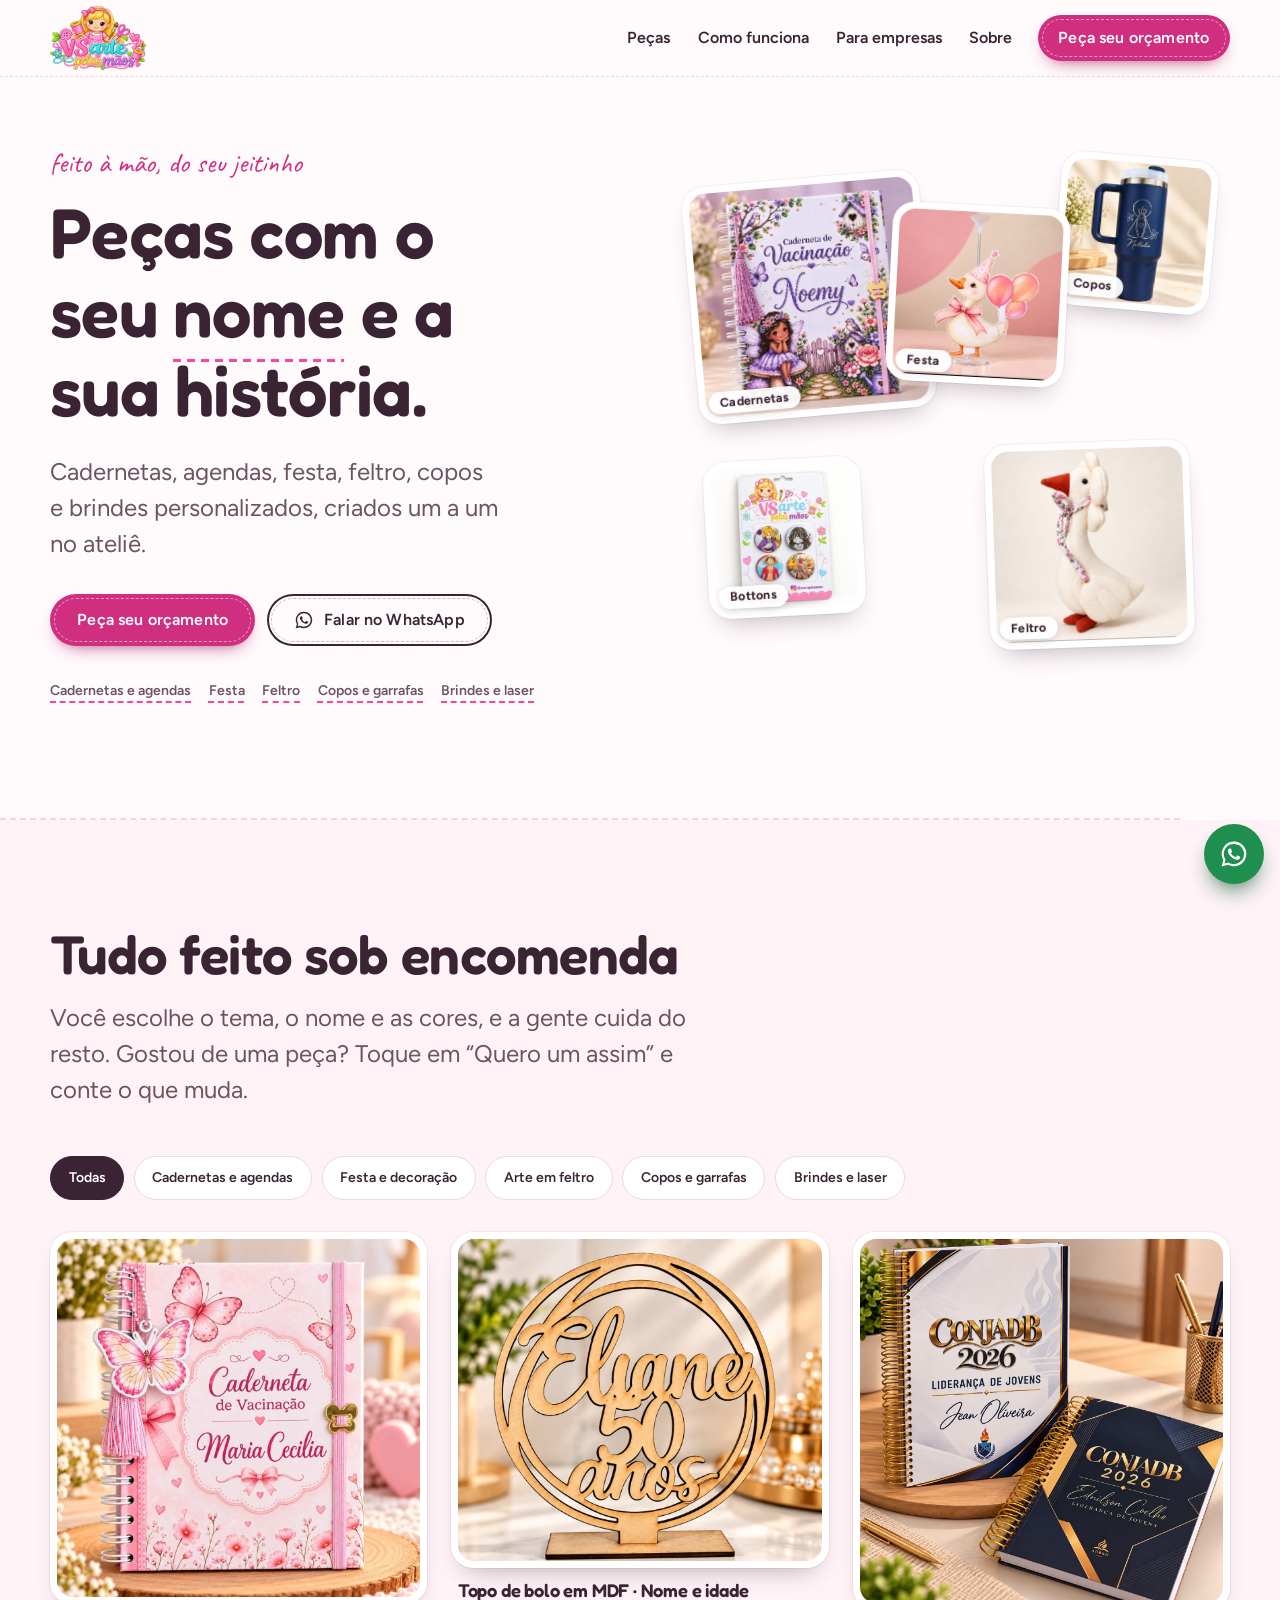
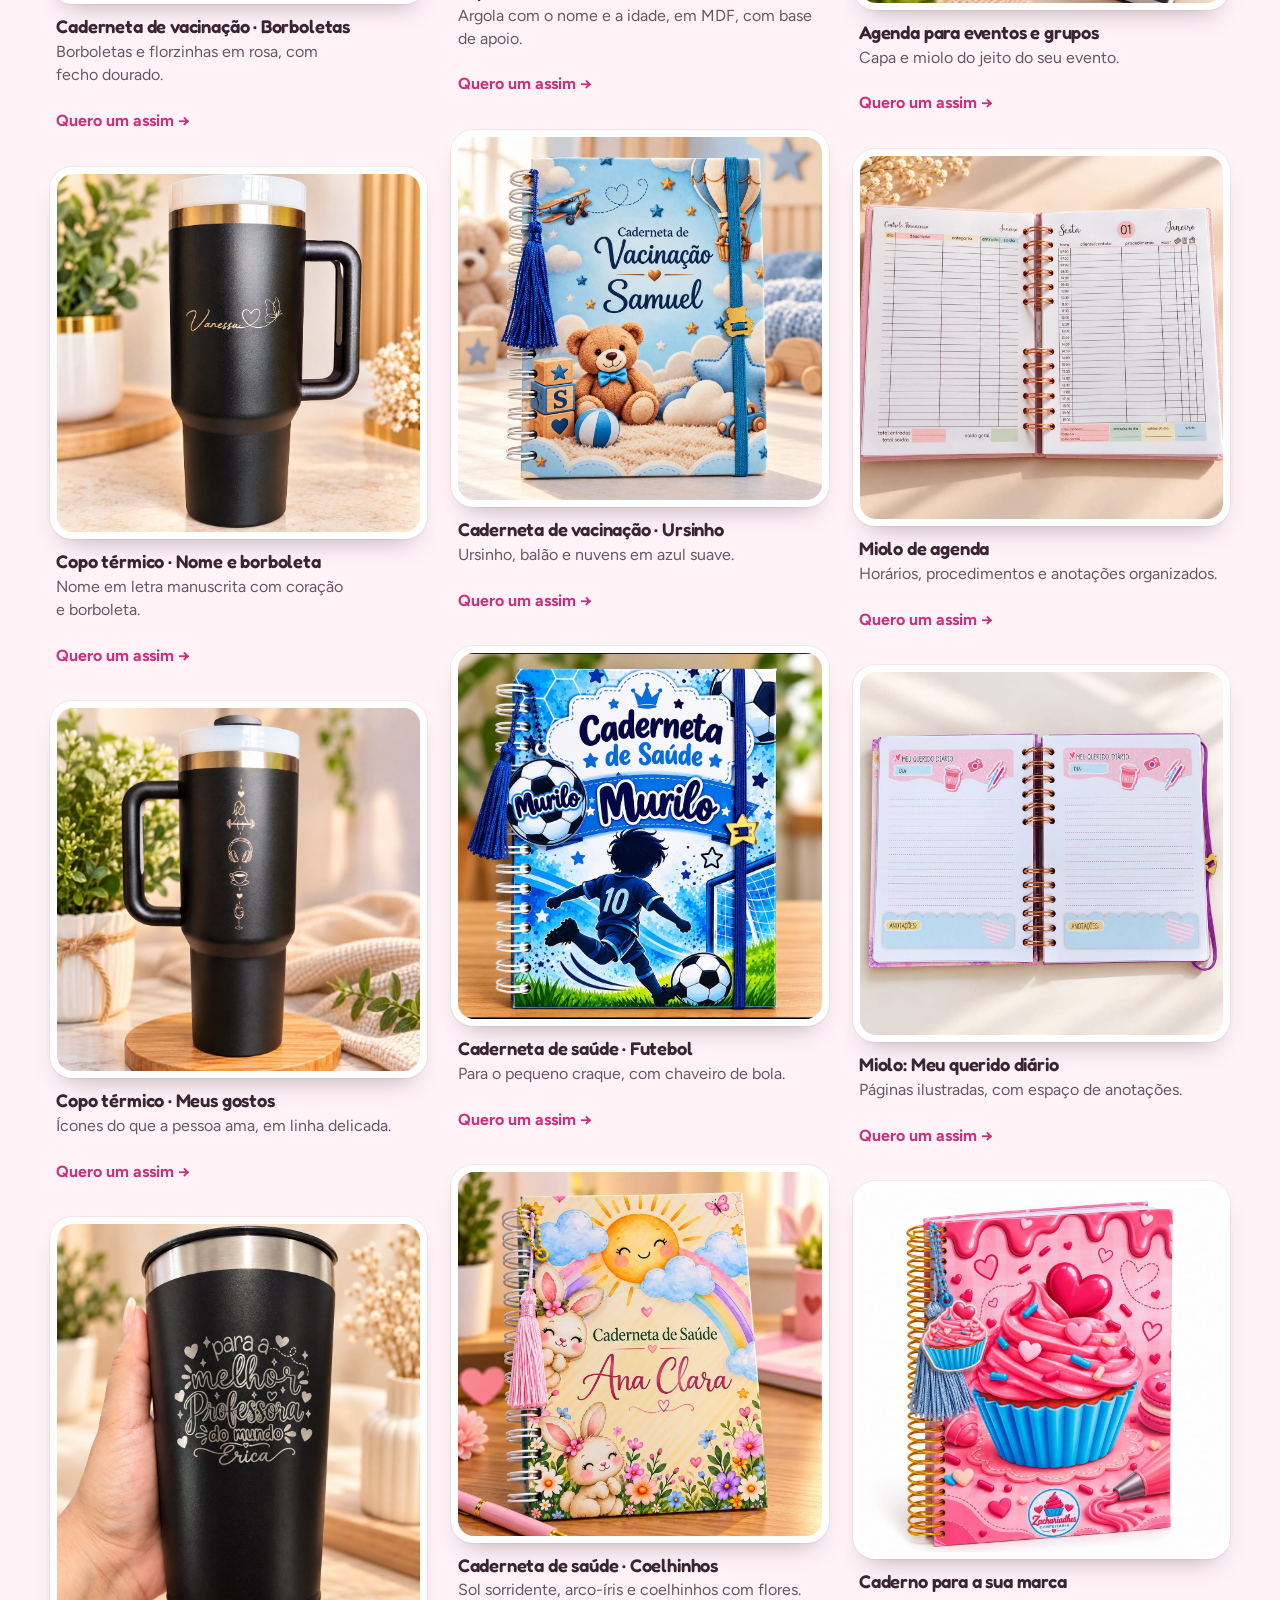
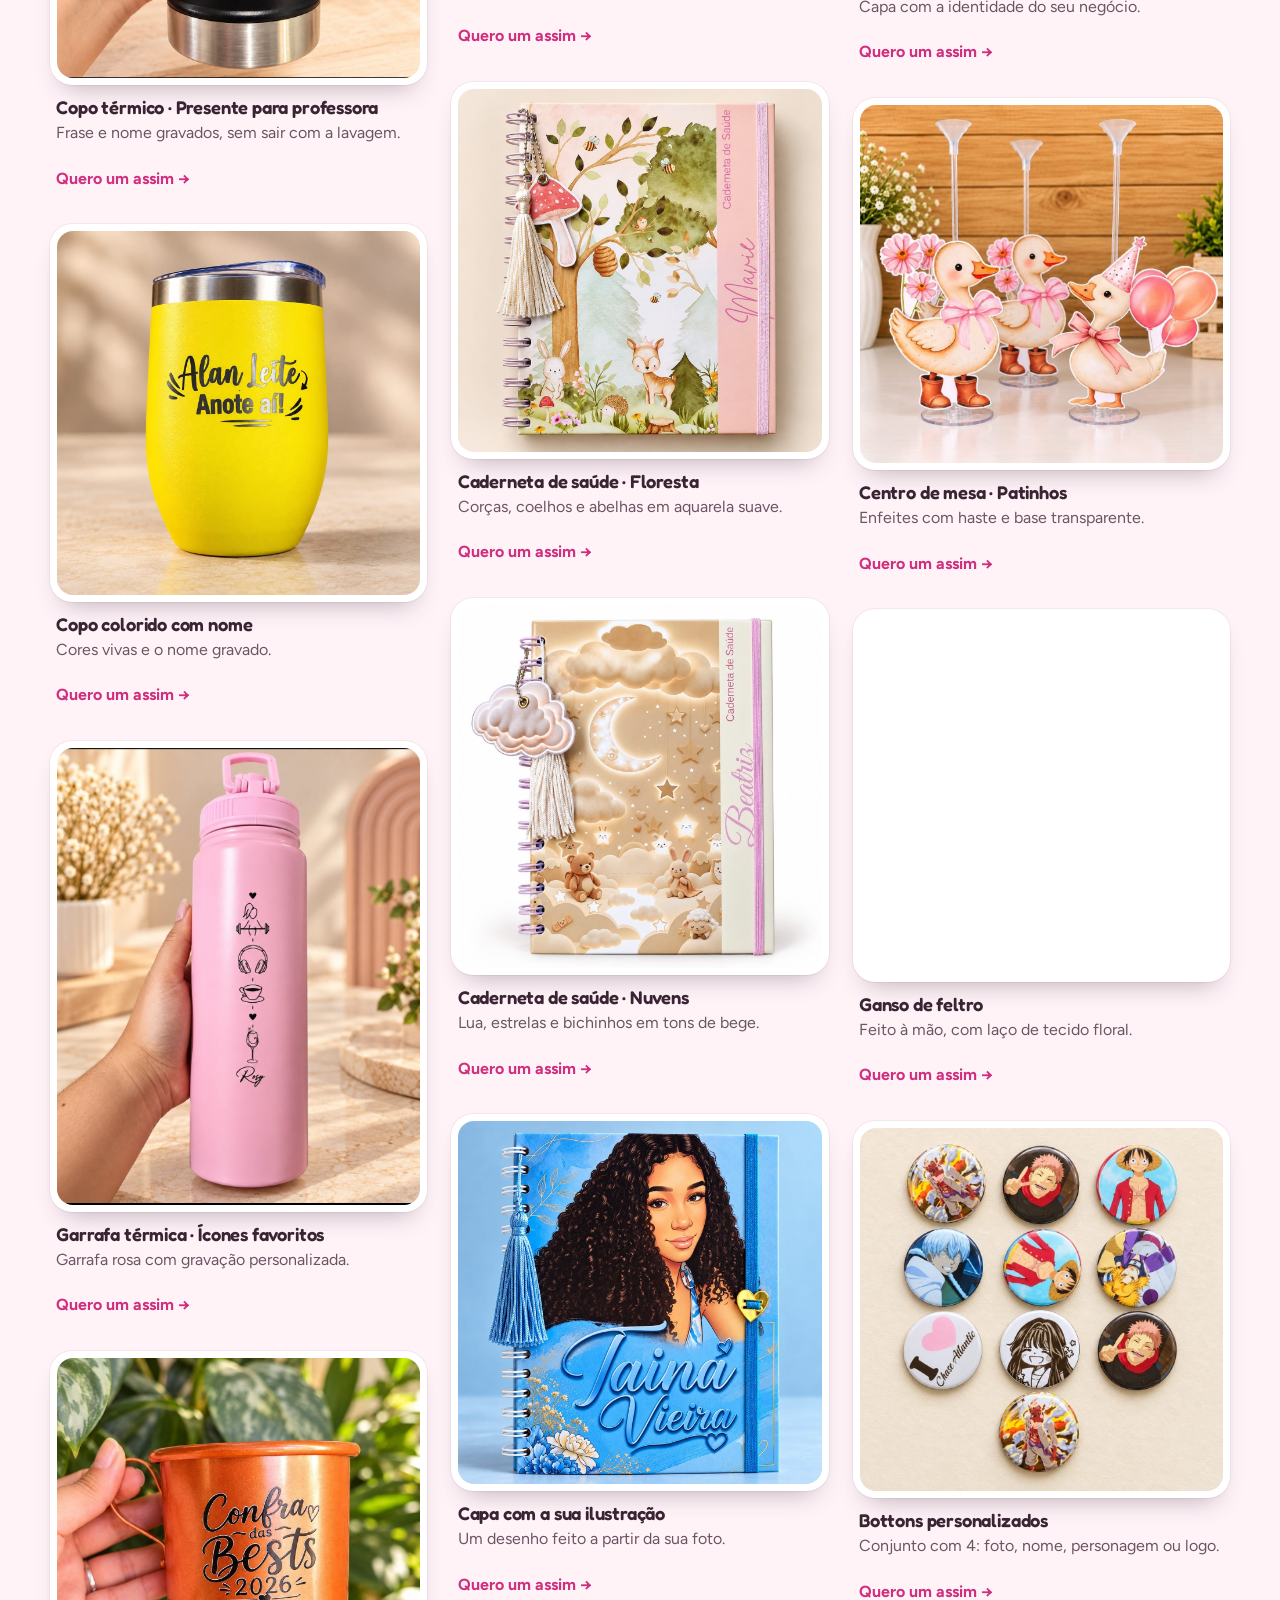
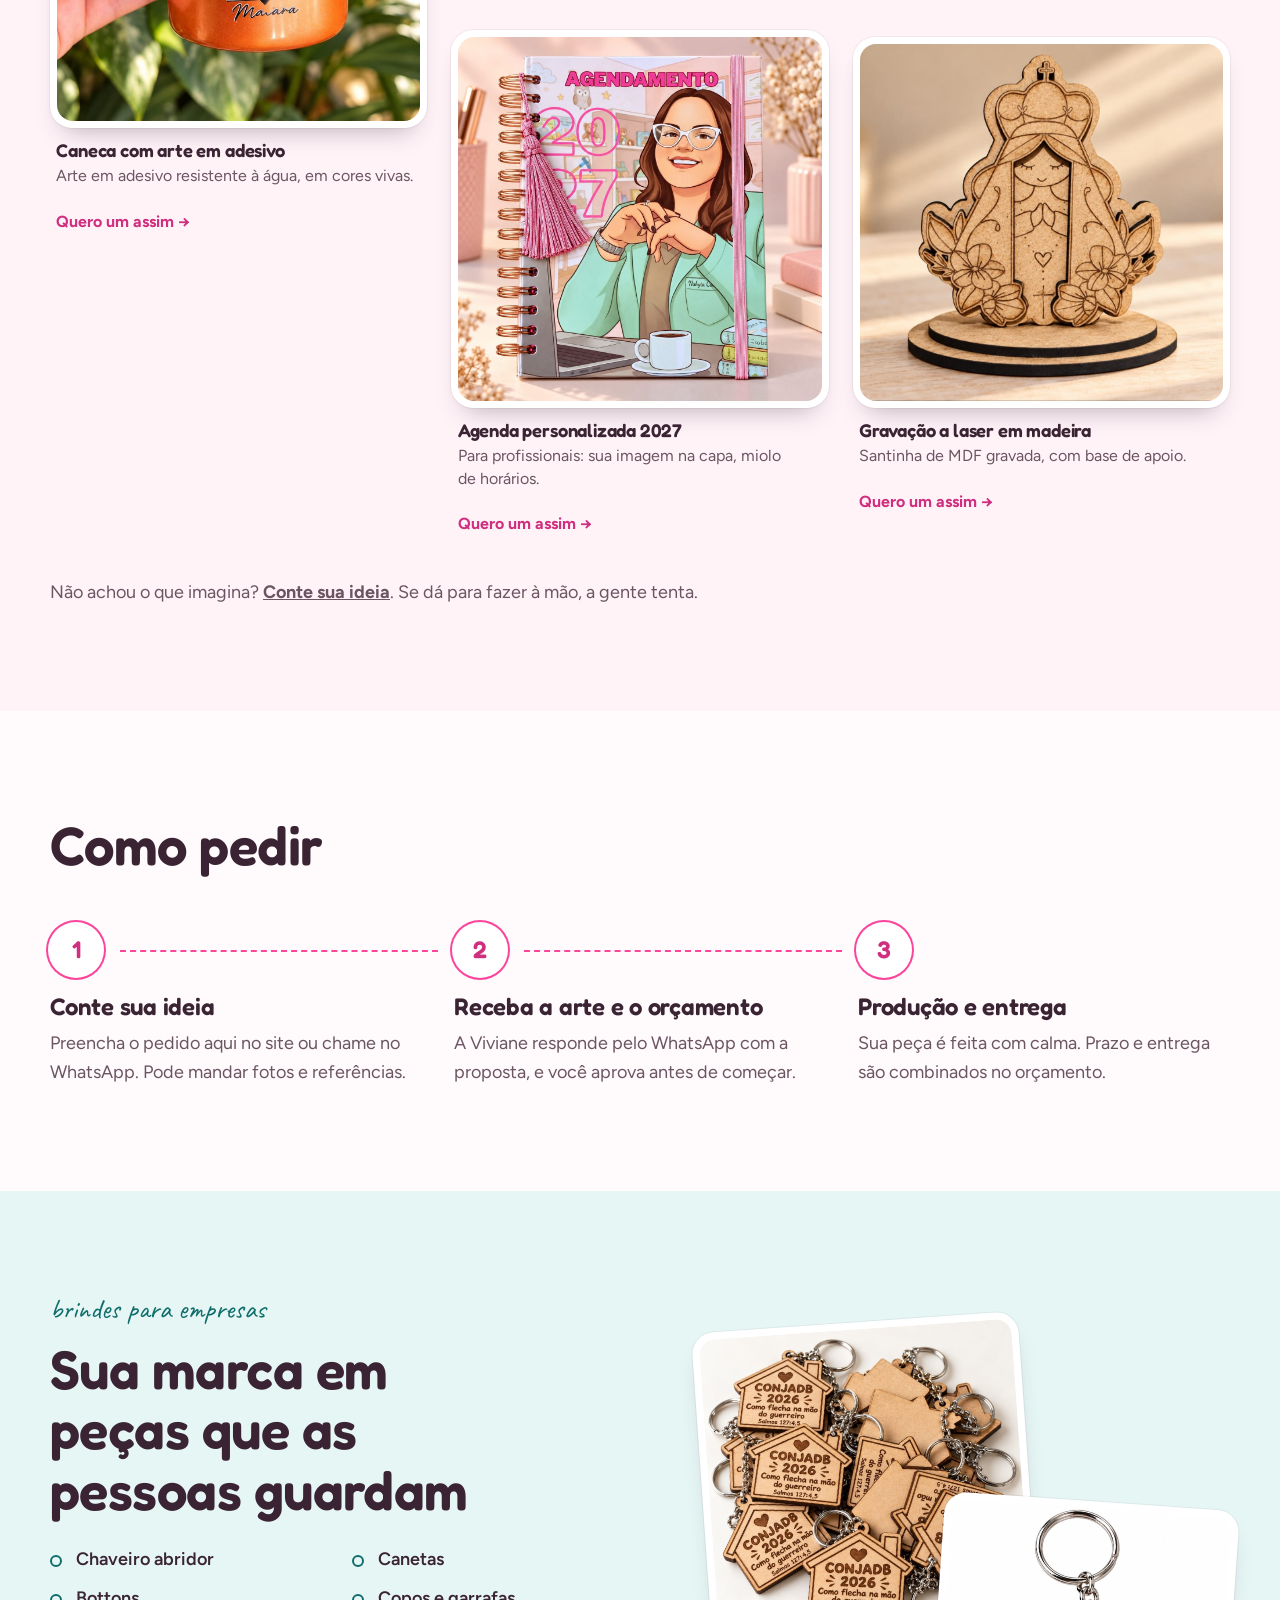
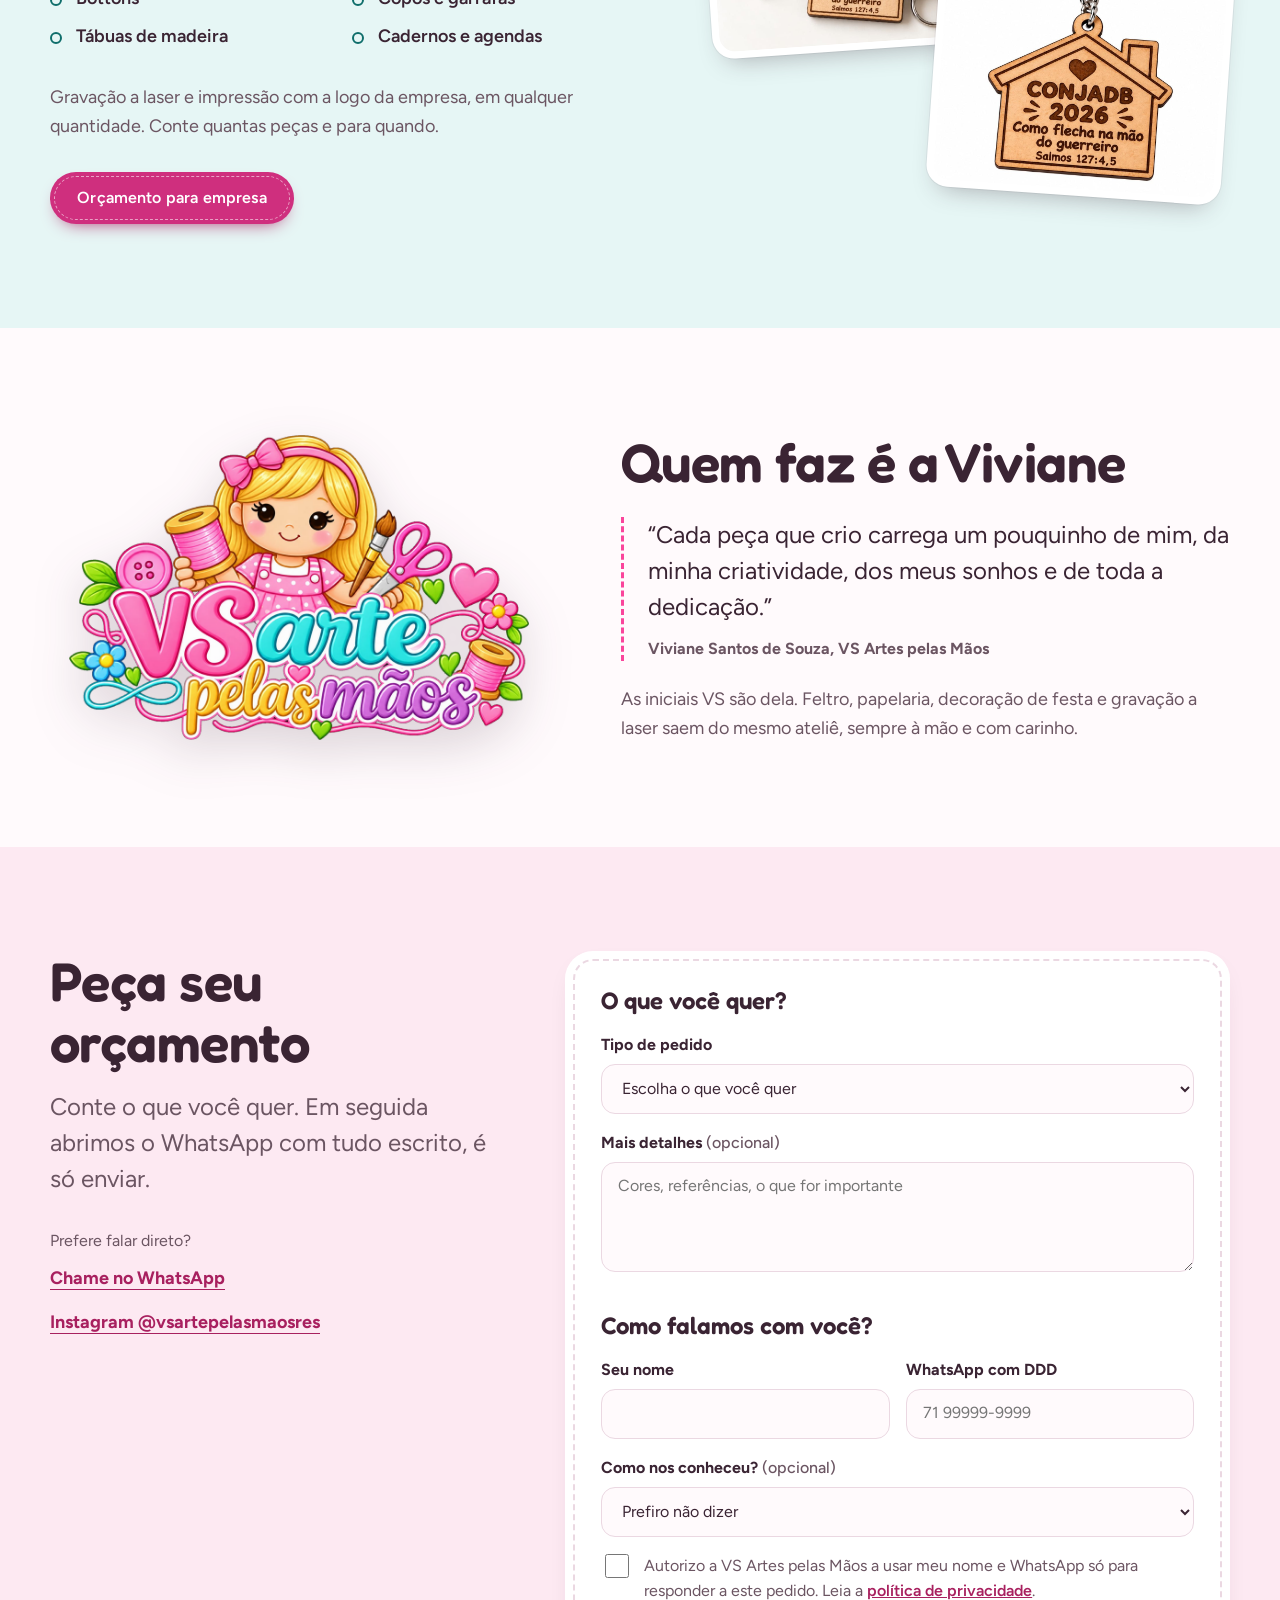
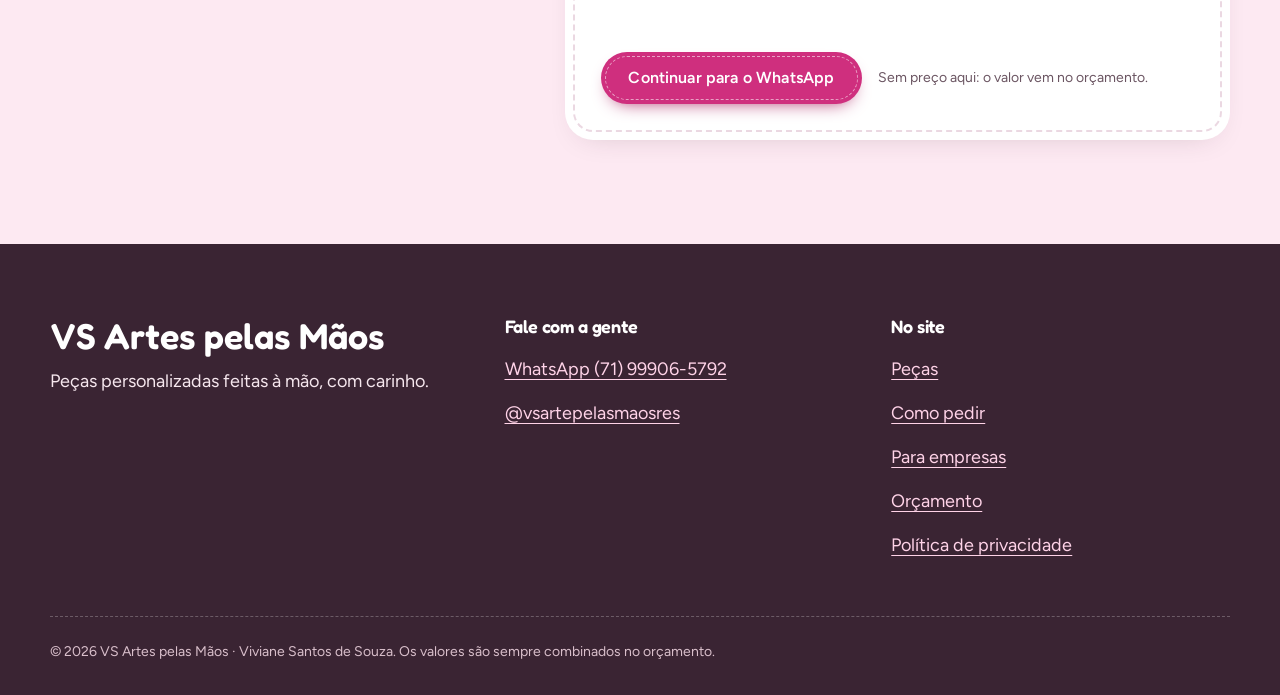
==== commit fb32f877: "Atualiza a prévia: copos e garrafas e novas peças Co-Authored-By: Claude Sonnet 5.5 <noreply@anthrop" ====
--- a/site/index.html
+++ b/site/index.html
@@ -5,7 +5,7 @@
   <meta charset="utf-8">
   <meta name="viewport" content="width=device-width, initial-scale=1">
   <title>VS Artes pelas Mãos · Peças personalizadas feitas à mão</title>
-  <meta name="description" content="Cadernetas de vacinação, agendas, decoração de festa, arte em feltro e brindes personalizados com gravação a laser. Feito à mão, com o seu nome e a sua história. Peça seu orçamento.">
+  <meta name="description" content="Cadernetas de vacinação, agendas, decoração de festa, arte em feltro, copos e brindes personalizados com gravação a laser. Feito à mão, com o seu nome e a sua história. Peça seu orçamento.">
   <meta name="theme-color" content="#FFFAFC">
   <link rel="icon" type="image/png" href="assets/marca/favicon.png">
   <link rel="preconnect" href="https://fonts.googleapis.com">
@@ -54,7 +54,7 @@
       <div>
         <p class="kicker hand">feito à mão, do seu jeitinho</p>
         <h1>Peças com o seu <span class="stitch-u">nome</span> e a sua história.</h1>
-        <p class="lede">Cadernetas, agendas, festa, feltro e brindes personalizados, criados um a um no ateliê.</p>
+        <p class="lede">Cadernetas, agendas, festa, feltro, copos e brindes personalizados, criados um a um no ateliê.</p>
         <div class="actions">
           <a class="btn" href="#orcamento" data-pedido>Peça seu orçamento</a>
           <a class="btn btn--ghost" href="#" data-wa target="_blank" rel="noopener">
@@ -65,13 +65,14 @@
           <li><a href="#catalogo" data-filtro="cadernetas">Cadernetas e agendas</a></li>
           <li><a href="#catalogo" data-filtro="festa">Festa</a></li>
           <li><a href="#catalogo" data-filtro="feltro">Feltro</a></li>
+          <li><a href="#catalogo" data-filtro="copos">Copos e garrafas</a></li>
           <li><a href="#catalogo" data-filtro="brindes">Brindes e laser</a></li>
         </ul>
       </div>
       <div class="fan" aria-label="Exemplos do que sai do ateliê">
         <figure class="sticker" style="left:0;top:4%;width:44%;--r:-5deg;z-index:2"><img src="assets/fotos/caderneta-vacinacao-fadinha.jpg" alt="Caderneta de vacinação com capa de fadinha lilás entre flores" width="1254" height="1254" fetchpriority="high"><figcaption class="tag">Cadernetas</figcaption></figure>
         <figure class="sticker" style="left:37%;top:9%;width:33%;--r:3deg;z-index:3"><img src="assets/fotos/festa-pato-baloes.jpg" alt="Patinho de papelaria com chapéu de festa, laço rosa e balões" width="1000" height="1006"><figcaption class="tag">Festa</figcaption></figure>
-        <figure class="sticker" style="left:72%;top:0;width:25%;--r:5deg;z-index:1"><img src="assets/fotos/laser-caixa-mdf-paizao.jpg" alt="Caixa de MDF gravada a laser com a frase Para o melhor paizão do mundo" width="284" height="470"><figcaption class="tag">Laser</figcaption></figure>
+        <figure class="sticker" style="left:68%;top:0;width:29%;--r:5deg;z-index:1"><img src="assets/fotos/copo-nossa-senhora.jpg" alt="Copo térmico azul-marinho com gravação a laser de Nossa Senhora e um nome" width="1079" height="1056"><figcaption class="tag">Copos</figcaption></figure>
         <figure class="sticker" style="left:3%;top:55%;width:29%;--r:-3deg;z-index:3"><img src="assets/fotos/brindes-bottons-cartela.jpg" alt="Cartela com quatro bottons personalizados" width="1078" height="1078" loading="lazy"><figcaption class="tag">Bottons</figcaption></figure>
         <figure class="sticker" style="left:55%;top:52%;width:38%;--r:-2deg;z-index:4"><img src="assets/fotos/feltro-ganso-perfil.jpg" alt="Ganso de feltro creme de perfil, com laço de tecido florido" width="1000" height="1002" loading="lazy"><figcaption class="tag">Feltro</figcaption></figure>
       </div>    </div>
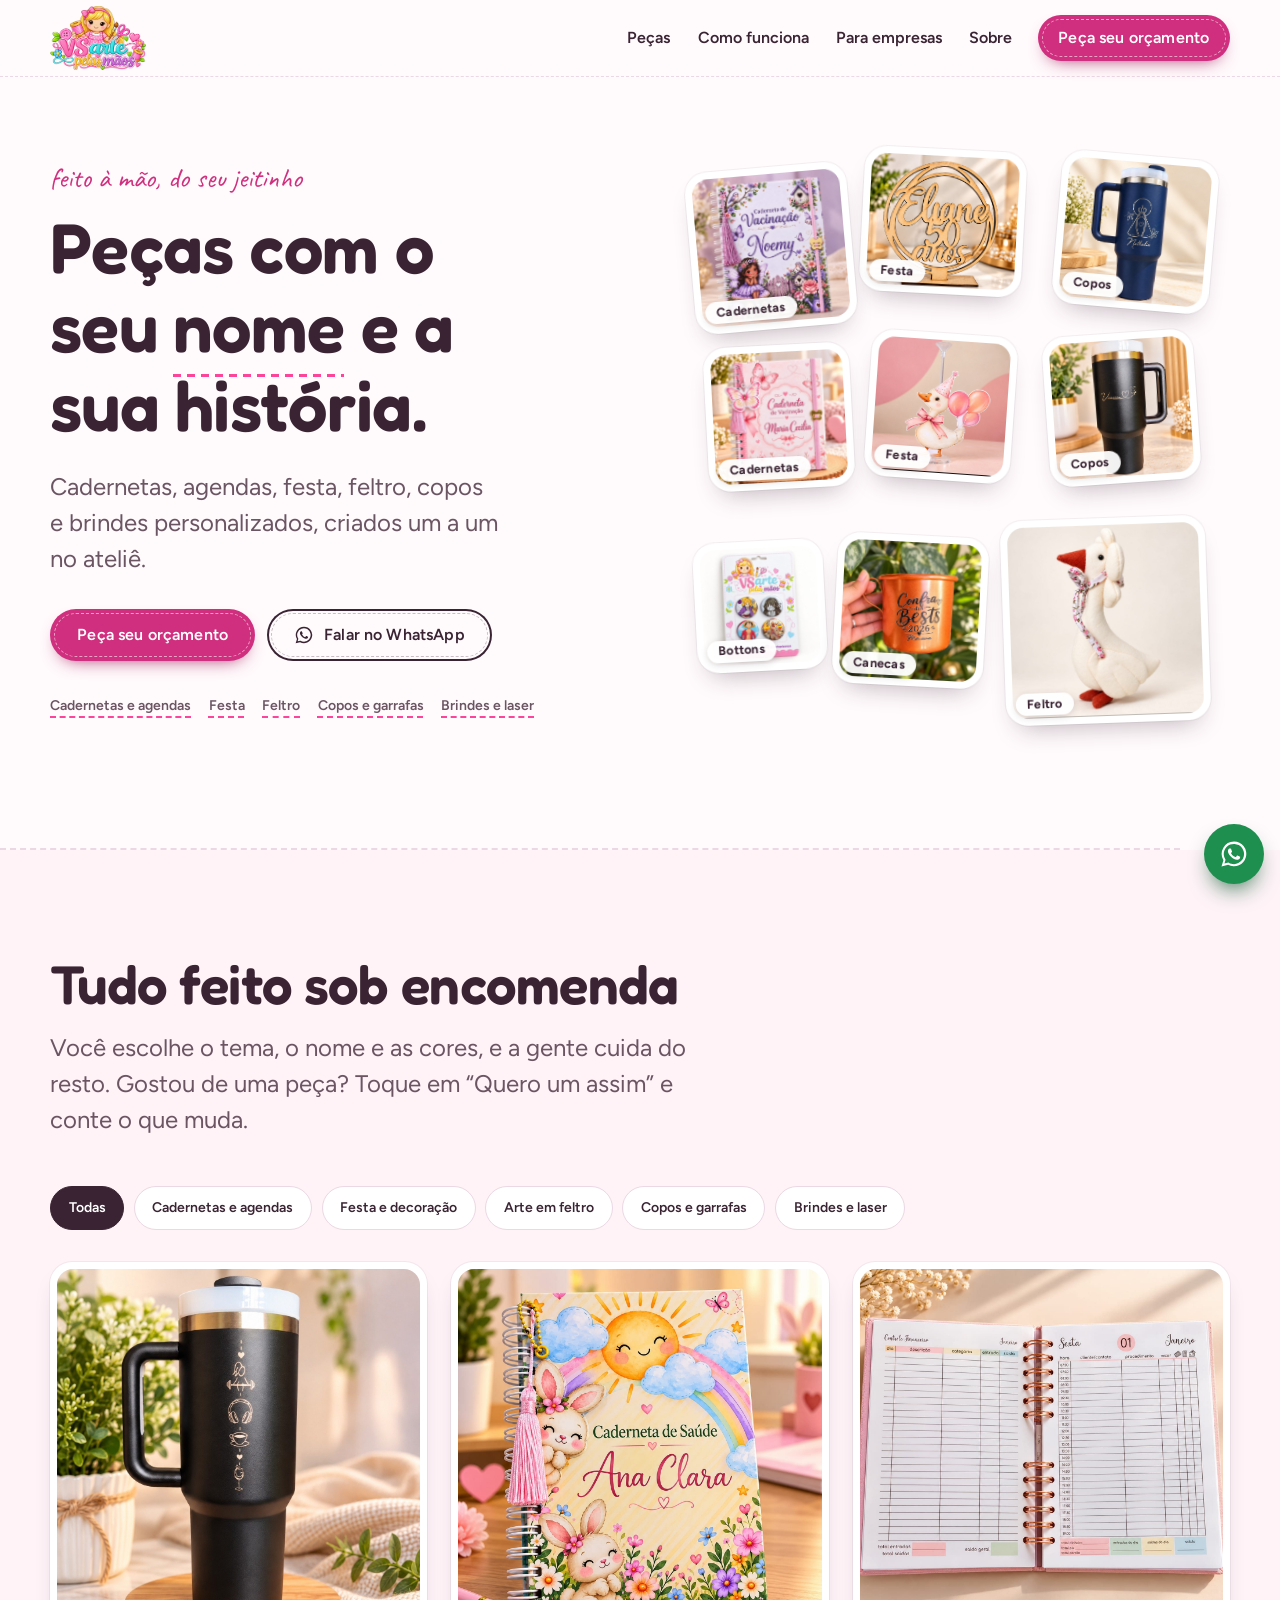
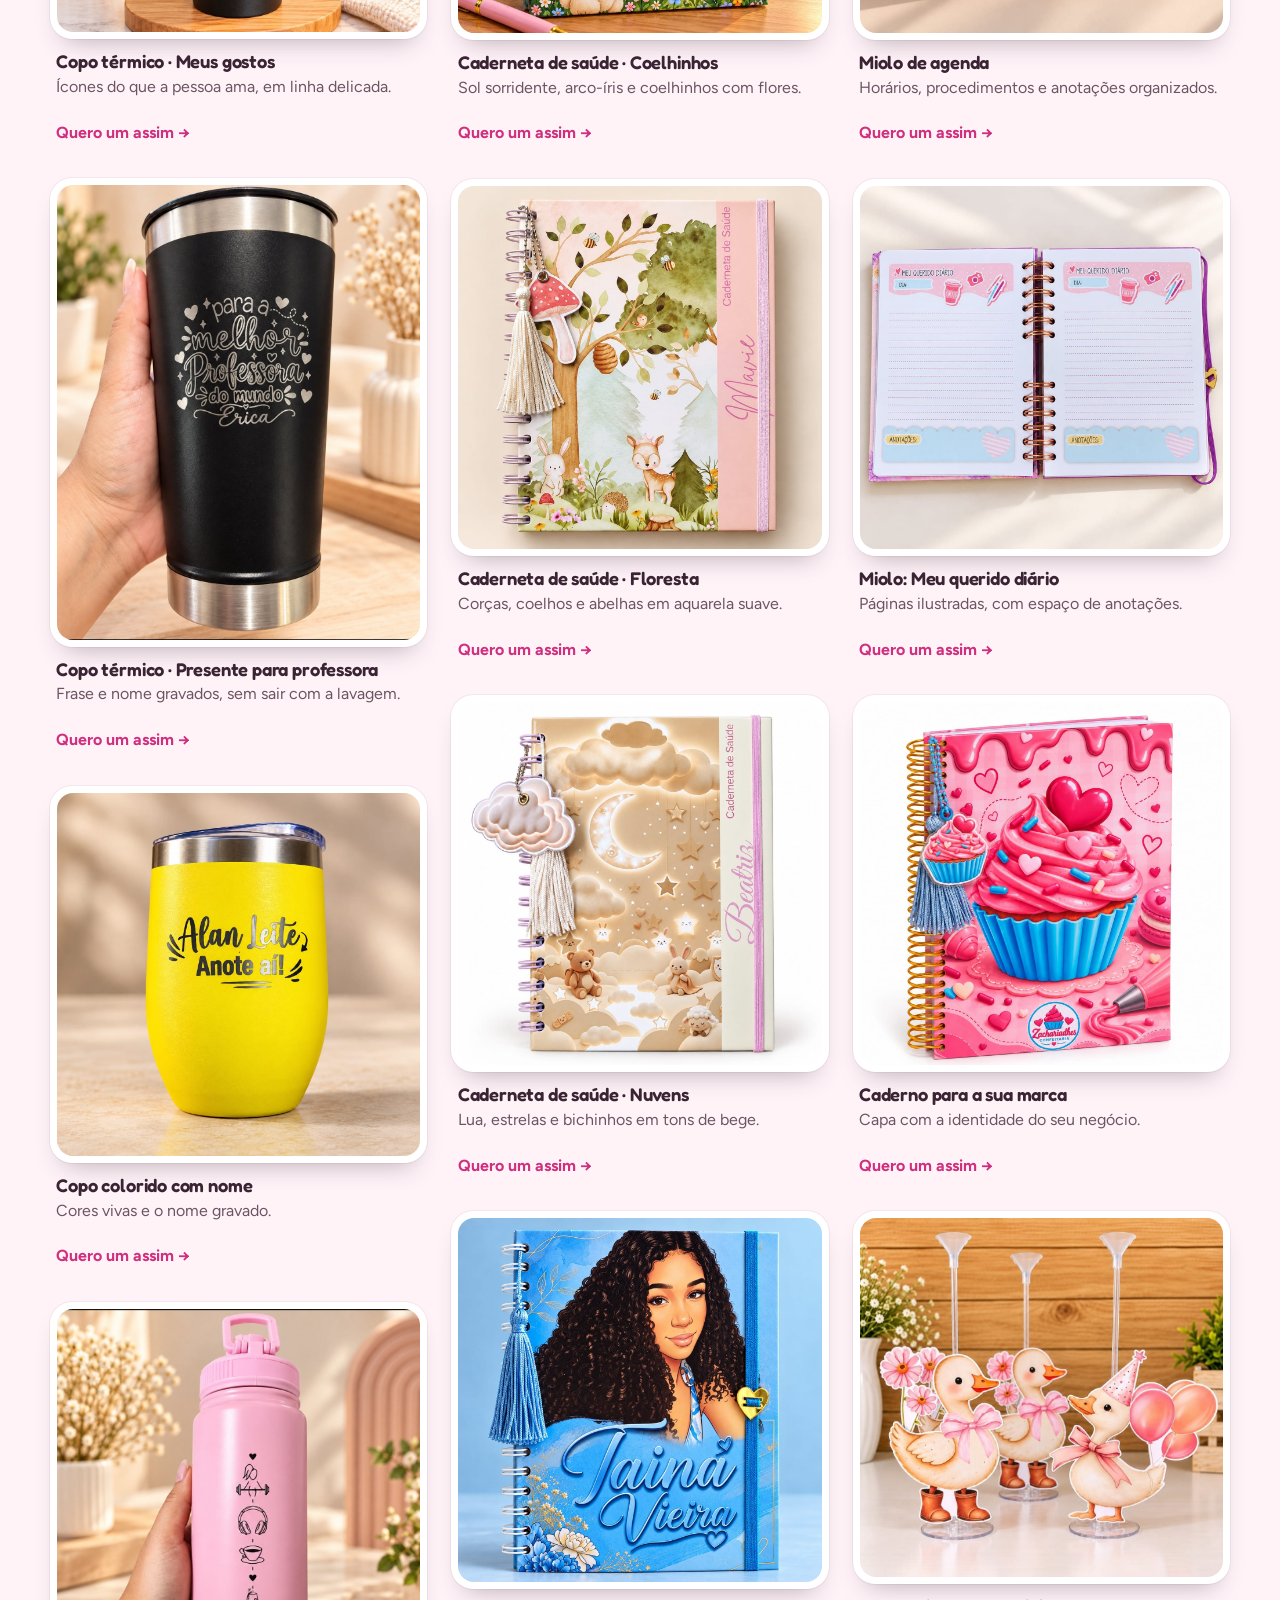
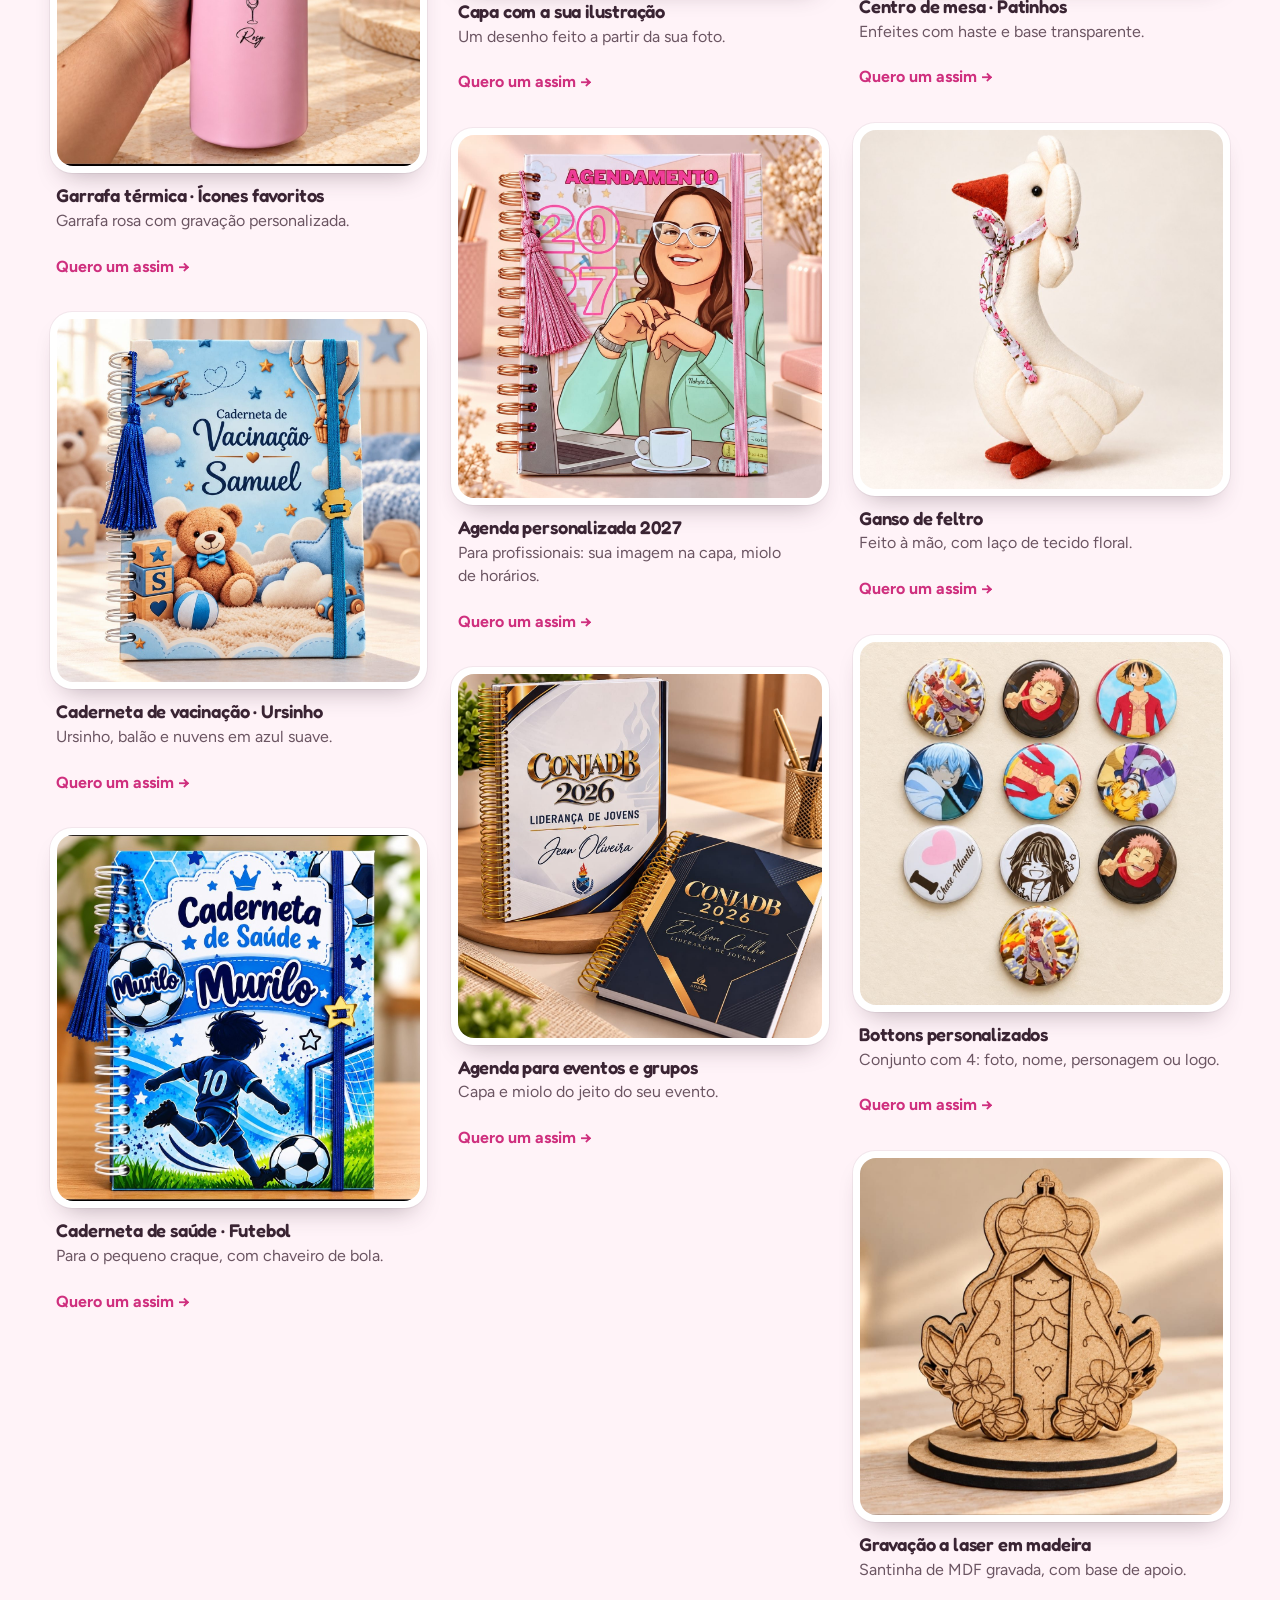
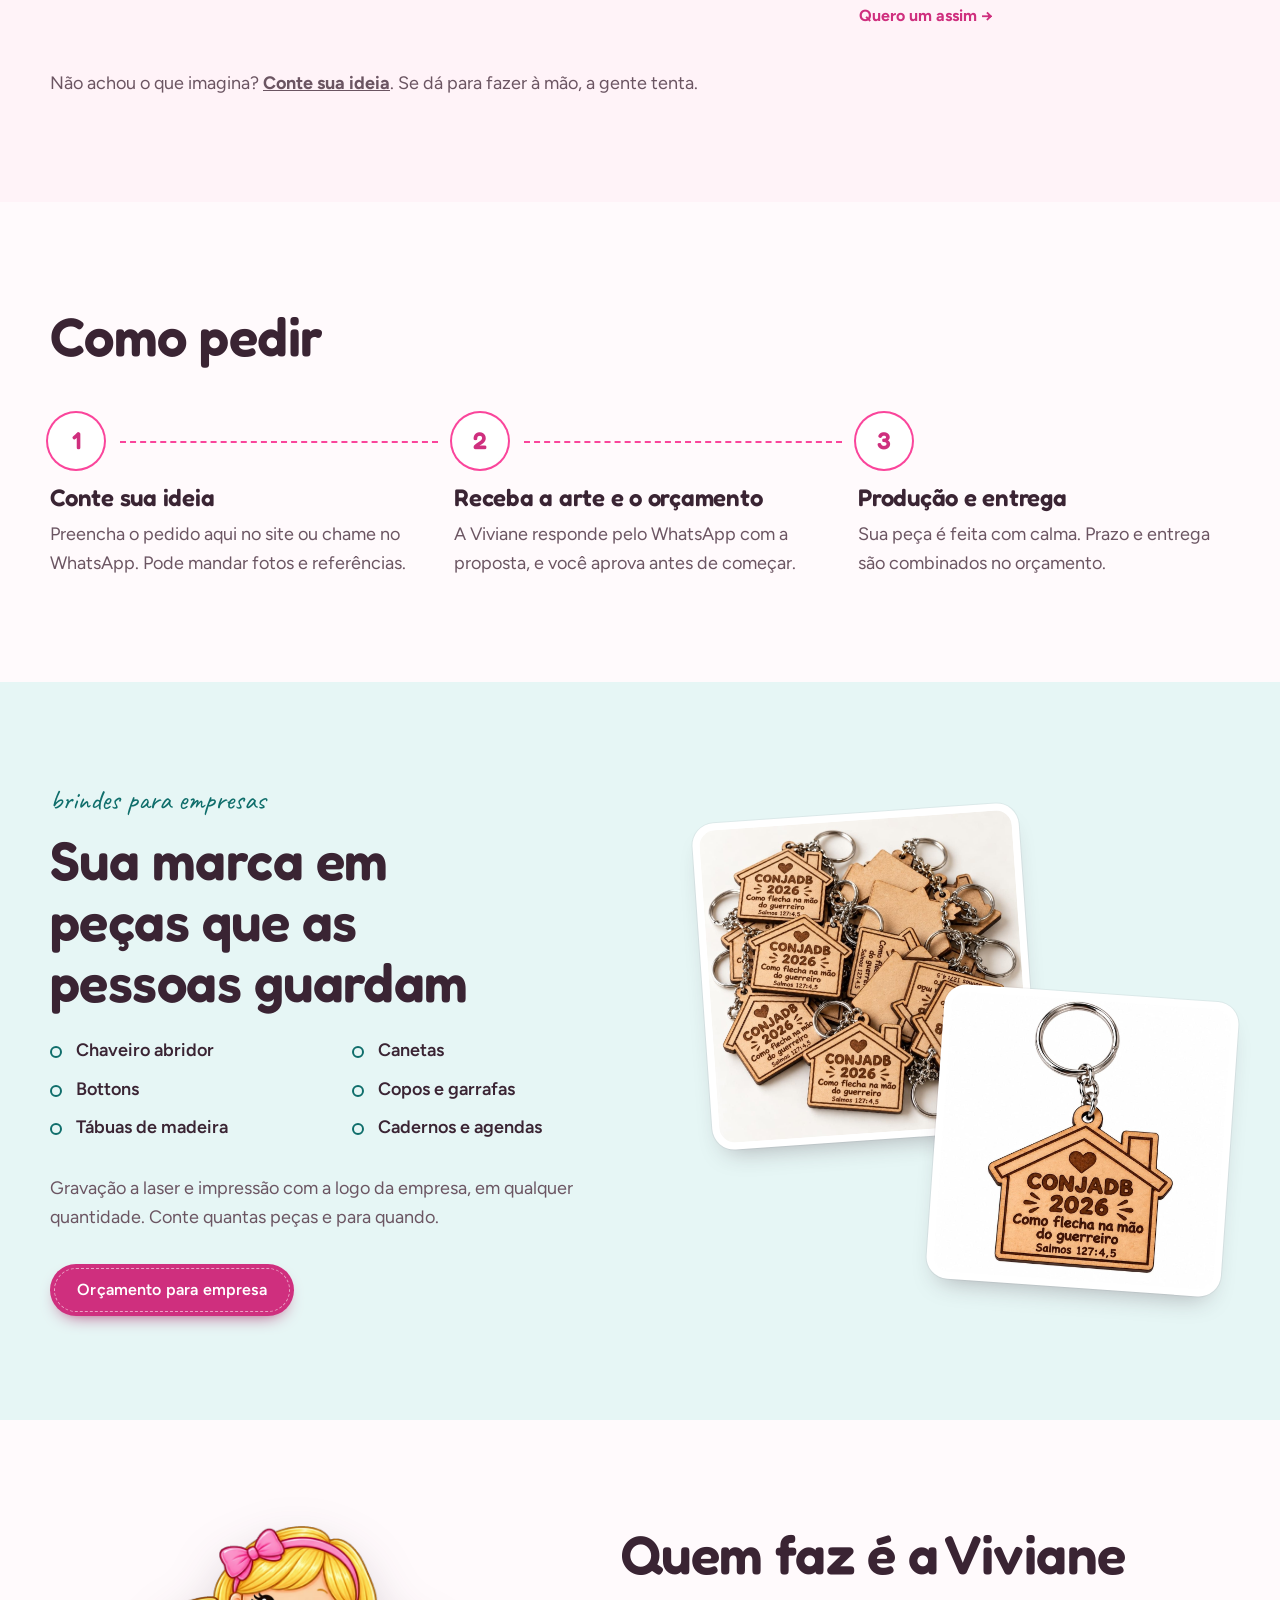
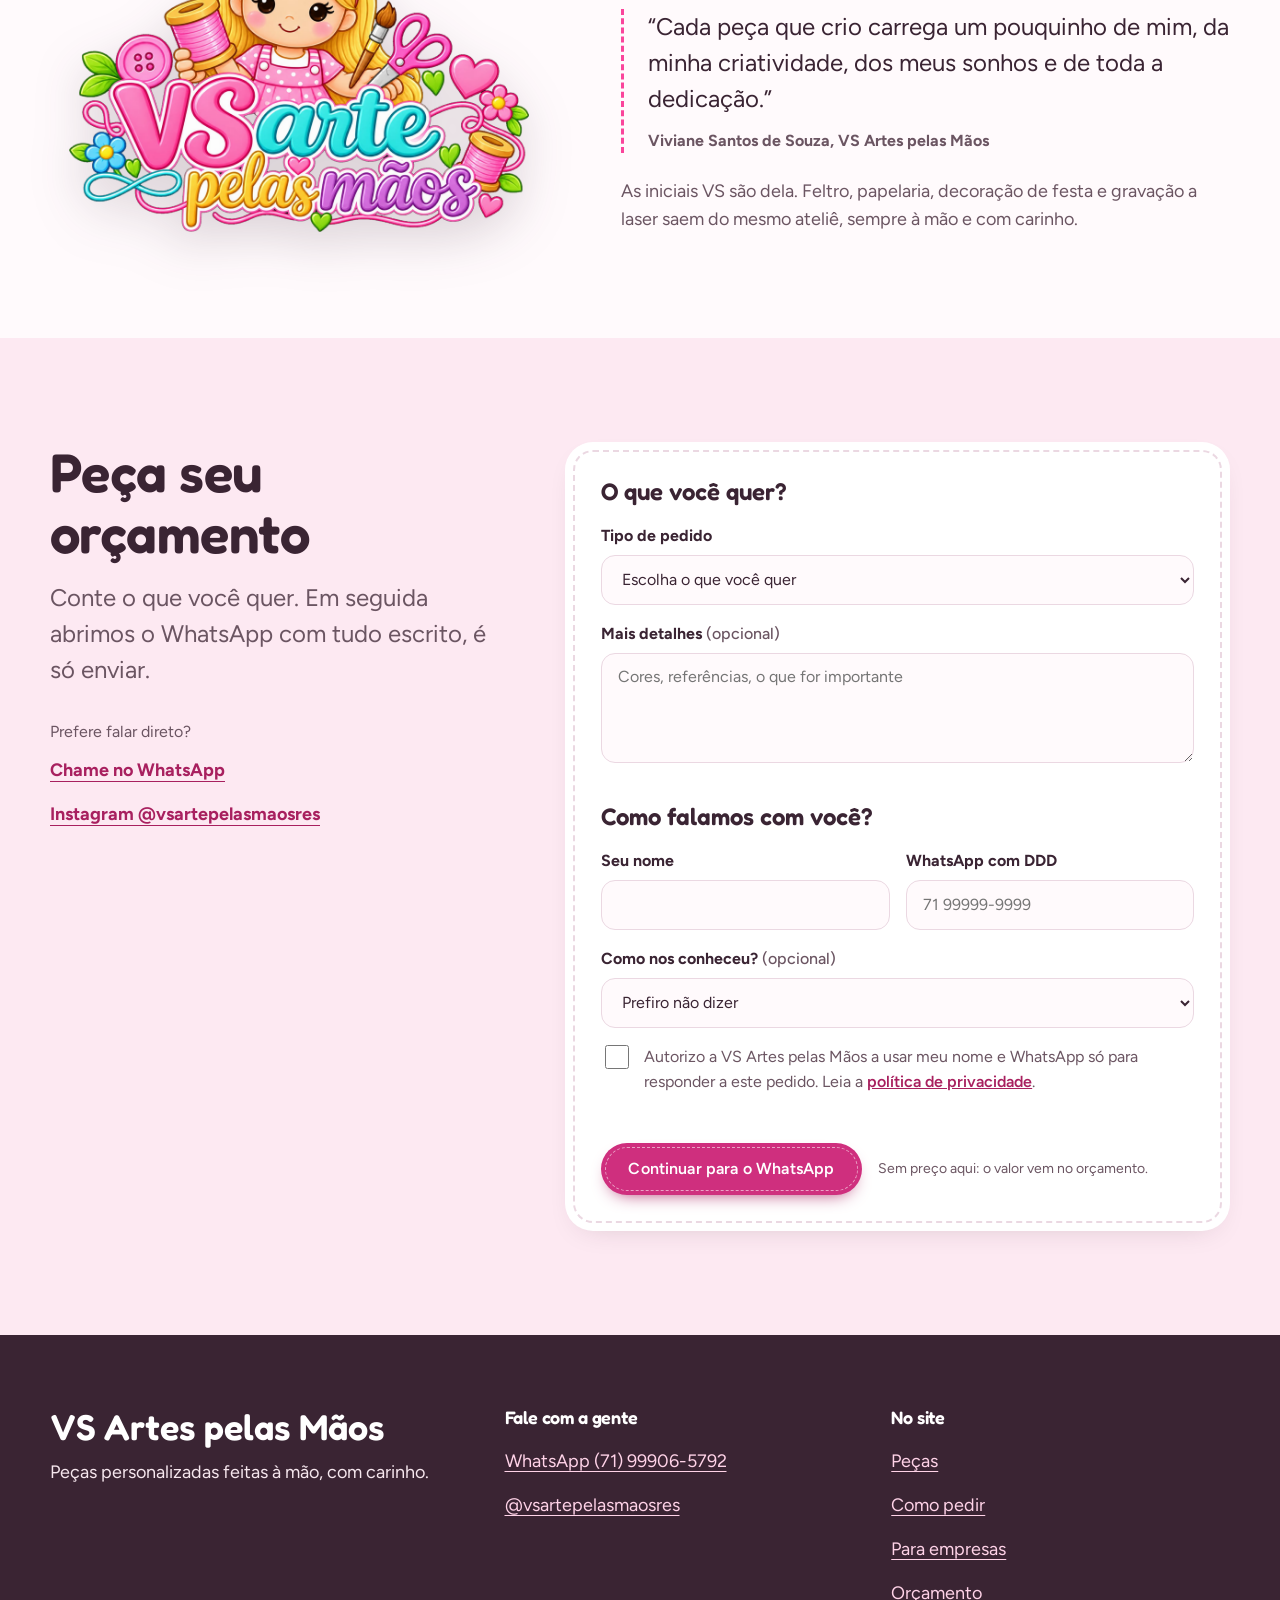
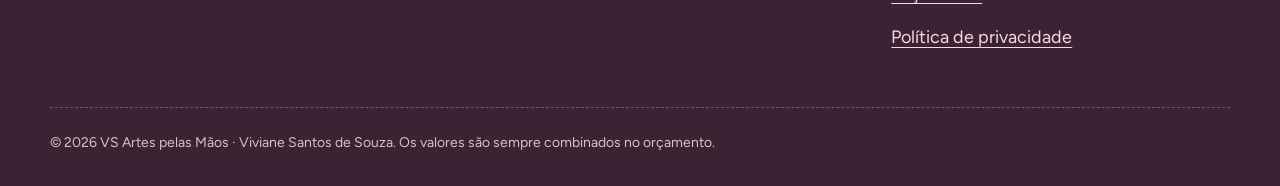
==== commit 69d09fb0: "Atualiza a prévia: topo com 9 peças Co-Authored-By: Claude Sonnet 5.5 <noreply@anthropic.com>" ====
--- a/site/index.html
+++ b/site/index.html
@@ -70,12 +70,16 @@
         </ul>
       </div>
       <div class="fan" aria-label="Exemplos do que sai do ateliê">
-        <figure class="sticker" style="left:0;top:4%;width:44%;--r:-5deg;z-index:2"><img src="assets/fotos/caderneta-vacinacao-fadinha.jpg" alt="Caderneta de vacinação com capa de fadinha lilás entre flores" width="1254" height="1254" fetchpriority="high"><figcaption class="tag">Cadernetas</figcaption></figure>
-        <figure class="sticker" style="left:37%;top:9%;width:33%;--r:3deg;z-index:3"><img src="assets/fotos/festa-pato-baloes.jpg" alt="Patinho de papelaria com chapéu de festa, laço rosa e balões" width="1000" height="1006"><figcaption class="tag">Festa</figcaption></figure>
-        <figure class="sticker" style="left:68%;top:0;width:29%;--r:5deg;z-index:1"><img src="assets/fotos/copo-nossa-senhora.jpg" alt="Copo térmico azul-marinho com gravação a laser de Nossa Senhora e um nome" width="1079" height="1056"><figcaption class="tag">Copos</figcaption></figure>
-        <figure class="sticker" style="left:3%;top:55%;width:29%;--r:-3deg;z-index:3"><img src="assets/fotos/brindes-bottons-cartela.jpg" alt="Cartela com quatro bottons personalizados" width="1078" height="1078" loading="lazy"><figcaption class="tag">Bottons</figcaption></figure>
-        <figure class="sticker" style="left:55%;top:52%;width:38%;--r:-2deg;z-index:4"><img src="assets/fotos/feltro-ganso-perfil.jpg" alt="Ganso de feltro creme de perfil, com laço de tecido florido" width="1000" height="1002" loading="lazy"><figcaption class="tag">Feltro</figcaption></figure>
-      </div>    </div>
+        <figure class="sticker" style="--l:0%;--t:3%;--w:30%;--ml:0%;--mt:2%;--mw:34%;--r:-5deg;z-index:3"><img src="assets/fotos/caderneta-vacinacao-fadinha.jpg" alt="Caderneta de vacinação com capa de fadinha lilás entre flores" width="1254" height="1254" fetchpriority="high"><figcaption class="tag">Cadernetas</figcaption></figure>
+        <figure class="sticker" style="--l:32%;--t:0%;--w:30%;--ml:33%;--mt:0%;--mw:33%;--r:3deg;z-index:2"><img src="assets/fotos/topo-bolo-mdf-nome-idade.jpg" alt="Topo de bolo em MDF em formato de argola com o nome Eliane e 50 anos" width="1080" height="955" fetchpriority="high"><figcaption class="tag">Festa</figcaption></figure>
+        <figure class="sticker" style="--l:68%;--t:1%;--w:29%;--ml:67%;--mt:2%;--mw:31%;--r:5deg;z-index:2"><img src="assets/fotos/copo-nossa-senhora.jpg" alt="Copo térmico azul-marinho com gravação a laser de Nossa Senhora e um nome" width="1079" height="1056" fetchpriority="high"><figcaption class="tag">Copos</figcaption></figure>
+        <figure class="sticker" style="--l:3%;--t:33%;--w:27%;--ml:1%;--mt:32%;--mw:32%;--r:-3deg;z-index:4"><img src="assets/fotos/caderneta-vacinacao-borboletas.jpg" alt="Caderneta de vacinação rosa com borboletas, laços e florzinhas" width="1080" height="1077" loading="lazy"><figcaption class="tag">Cadernetas</figcaption></figure>
+        <figure class="sticker so-desk" style="--l:33%;--t:31%;--w:27%;--ml:0%;--mt:0%;--mw:0%;--r:4deg;z-index:5"><img src="assets/fotos/festa-pato-baloes.jpg" alt="Patinho de papelaria com chapéu de festa, laço rosa e balões" width="1000" height="1006" loading="lazy"><figcaption class="tag">Festa</figcaption></figure>
+        <figure class="sticker" style="--l:66%;--t:31%;--w:28%;--ml:67%;--mt:32%;--mw:31%;--r:-4deg;z-index:4"><img src="assets/fotos/copo-nome-borboleta.jpg" alt="Copo térmico preto com gravação dourada do nome Vanessa, coração e borboleta" width="1079" height="1075" loading="lazy"><figcaption class="tag">Copos</figcaption></figure>
+        <figure class="sticker so-desk" style="--l:1%;--t:66%;--w:24%;--ml:0%;--mt:0%;--mw:0%;--r:-3deg;z-index:5"><img src="assets/fotos/brindes-bottons-cartela.jpg" alt="Cartela com quatro bottons personalizados" width="1078" height="1078" loading="lazy"><figcaption class="tag">Bottons</figcaption></figure>
+        <figure class="sticker" style="--l:27%;--t:65%;--w:28%;--ml:34%;--mt:32%;--mw:31%;--r:3deg;z-index:6"><img src="assets/fotos/caneca-laranja-adesivo.jpg" alt="Caneca laranja de alumínio com arte em adesivo e um nome" width="1254" height="1254" loading="lazy"><figcaption class="tag">Canecas</figcaption></figure>
+        <figure class="sticker" style="--l:58%;--t:62%;--w:38%;--ml:30%;--mt:64%;--mw:40%;--r:-2deg;z-index:7"><img src="assets/fotos/feltro-ganso-perfil.jpg" alt="Ganso de feltro creme de perfil, com laço de tecido florido" width="1000" height="1002" loading="lazy"><figcaption class="tag">Feltro</figcaption></figure>
+      </div>
   </section>
 
   <hr class="cut container">
--- a/site/css/site.css
+++ b/site/css/site.css
@@ -120,8 +120,8 @@
 .hero .tags { margin: var(--s-5) 0 0; padding: 0; list-style: none; display: flex; flex-wrap: wrap; gap: 0 1.1rem; font-weight: 600; font-size: var(--fs-0); }
 .hero .tags a { display: inline-flex; align-items: center; min-height: 44px; color: var(--ink-soft); text-decoration: underline; text-decoration-style: dashed; text-decoration-color: var(--pink); text-underline-offset: 6px; text-decoration-thickness: 2px; }
 .hero .tags a:hover { color: var(--pink-deep); }
-.fan { position: relative; aspect-ratio: 1 / 1.02; }
-.fan .sticker { position: absolute; transform: rotate(var(--r)); }
+.fan { position: relative; aspect-ratio: 1 / 1.1; }
+.fan .sticker { position: absolute; left: var(--l); top: var(--t); width: var(--w); transform: rotate(var(--r)); }
 .fan .sticker img { width: 100%; }
 .fan .tag { position: absolute; left: 10px; bottom: 10px; padding: .3rem .7rem; border-radius: var(--r-pill); background: rgba(255,255,255,.94); color: var(--ink); font: 700 .78rem/1 var(--font-body); letter-spacing: .02em; box-shadow: 0 2px 8px -2px rgba(58,36,51,.3); pointer-events: none; }
 @media (hover: hover) {
@@ -274,6 +274,10 @@
   .site-footer .container { grid-template-columns: 1fr; }
 }
 @media (max-width: 760px) {
+  /* celular: 7 peças, em 3 fileiras */
+  .fan .sticker { left: var(--ml); top: var(--mt); width: var(--mw); }
+  .fan .so-desk { display: none; }
+  .fan { aspect-ratio: 1 / 1.15; }
   section { padding-block: var(--s-8); }
   .menu-btn { display: block; }
   .nav { position: absolute; left: 0; right: 0; top: 100%; background: var(--bg); flex-direction: column; align-items: stretch; gap: 0; padding: var(--s-3) var(--gutter) var(--s-5); border-bottom: 1px dashed var(--line); display: none; }
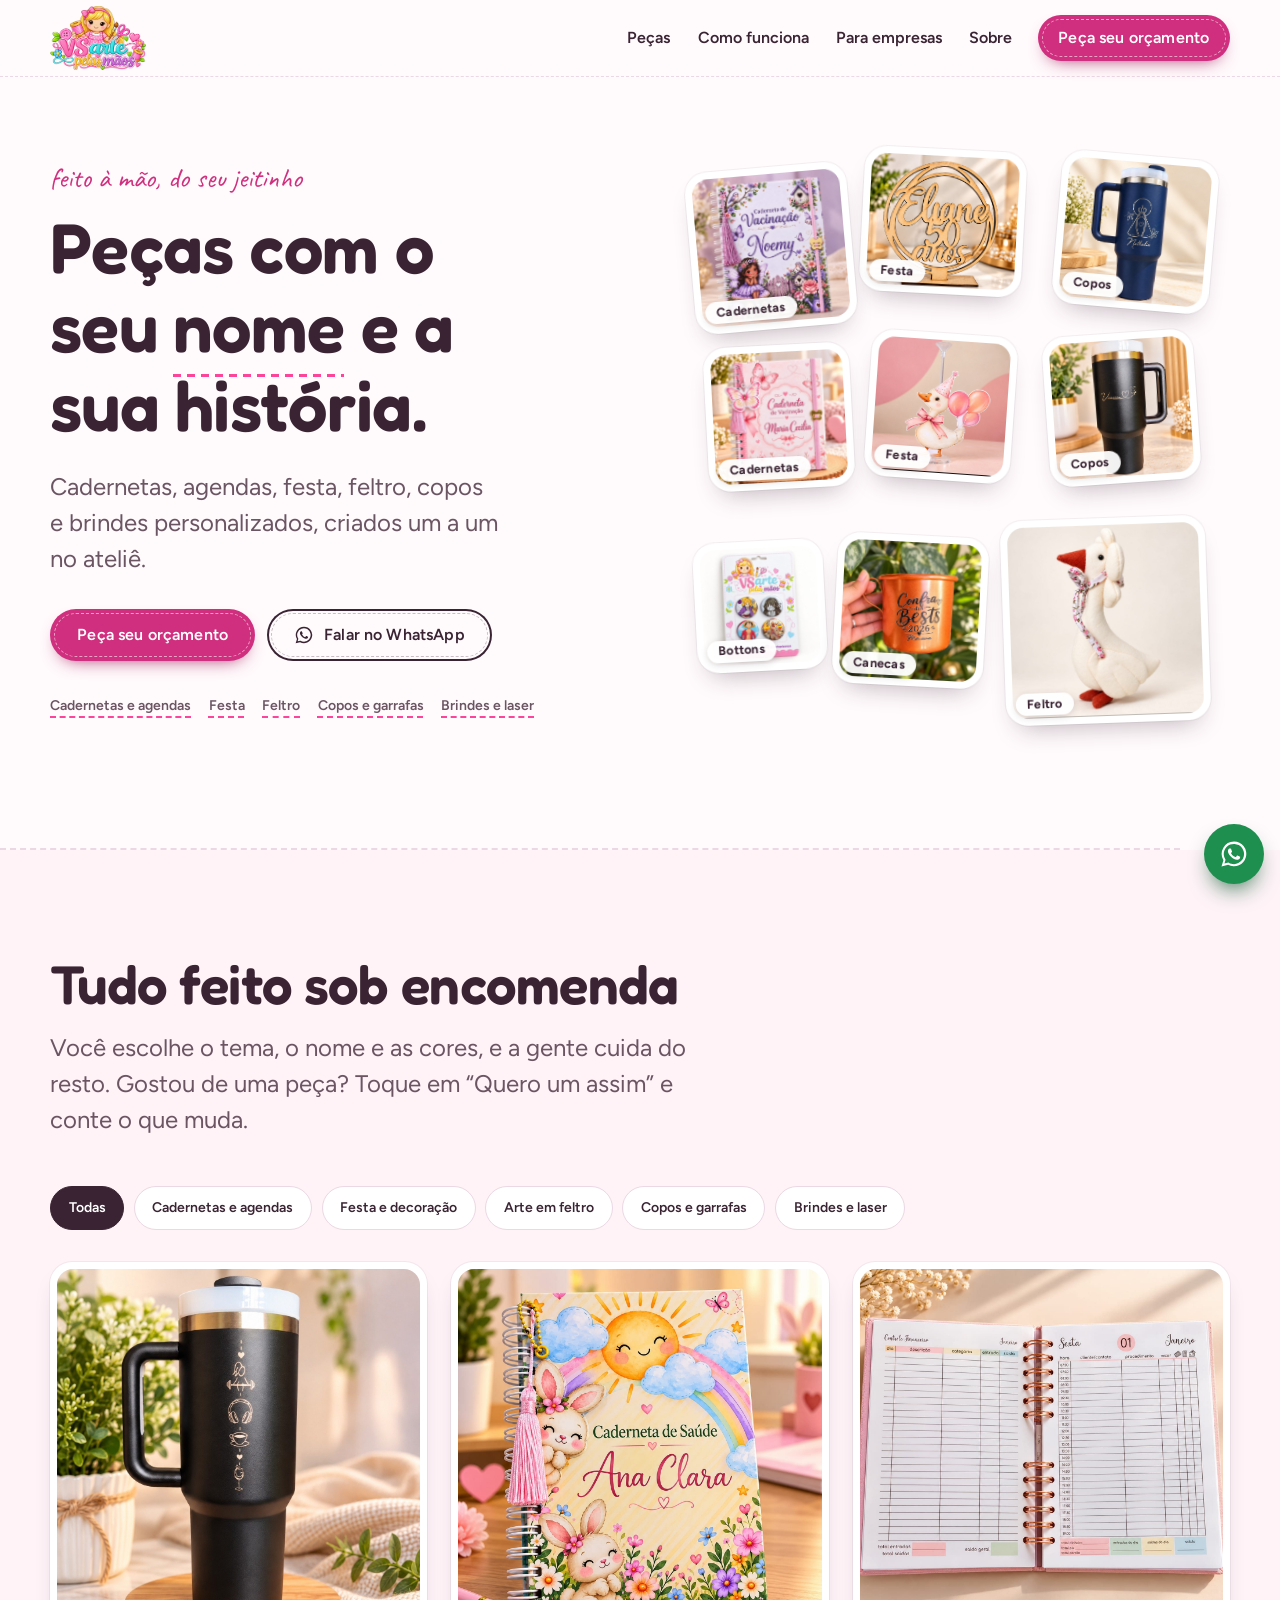
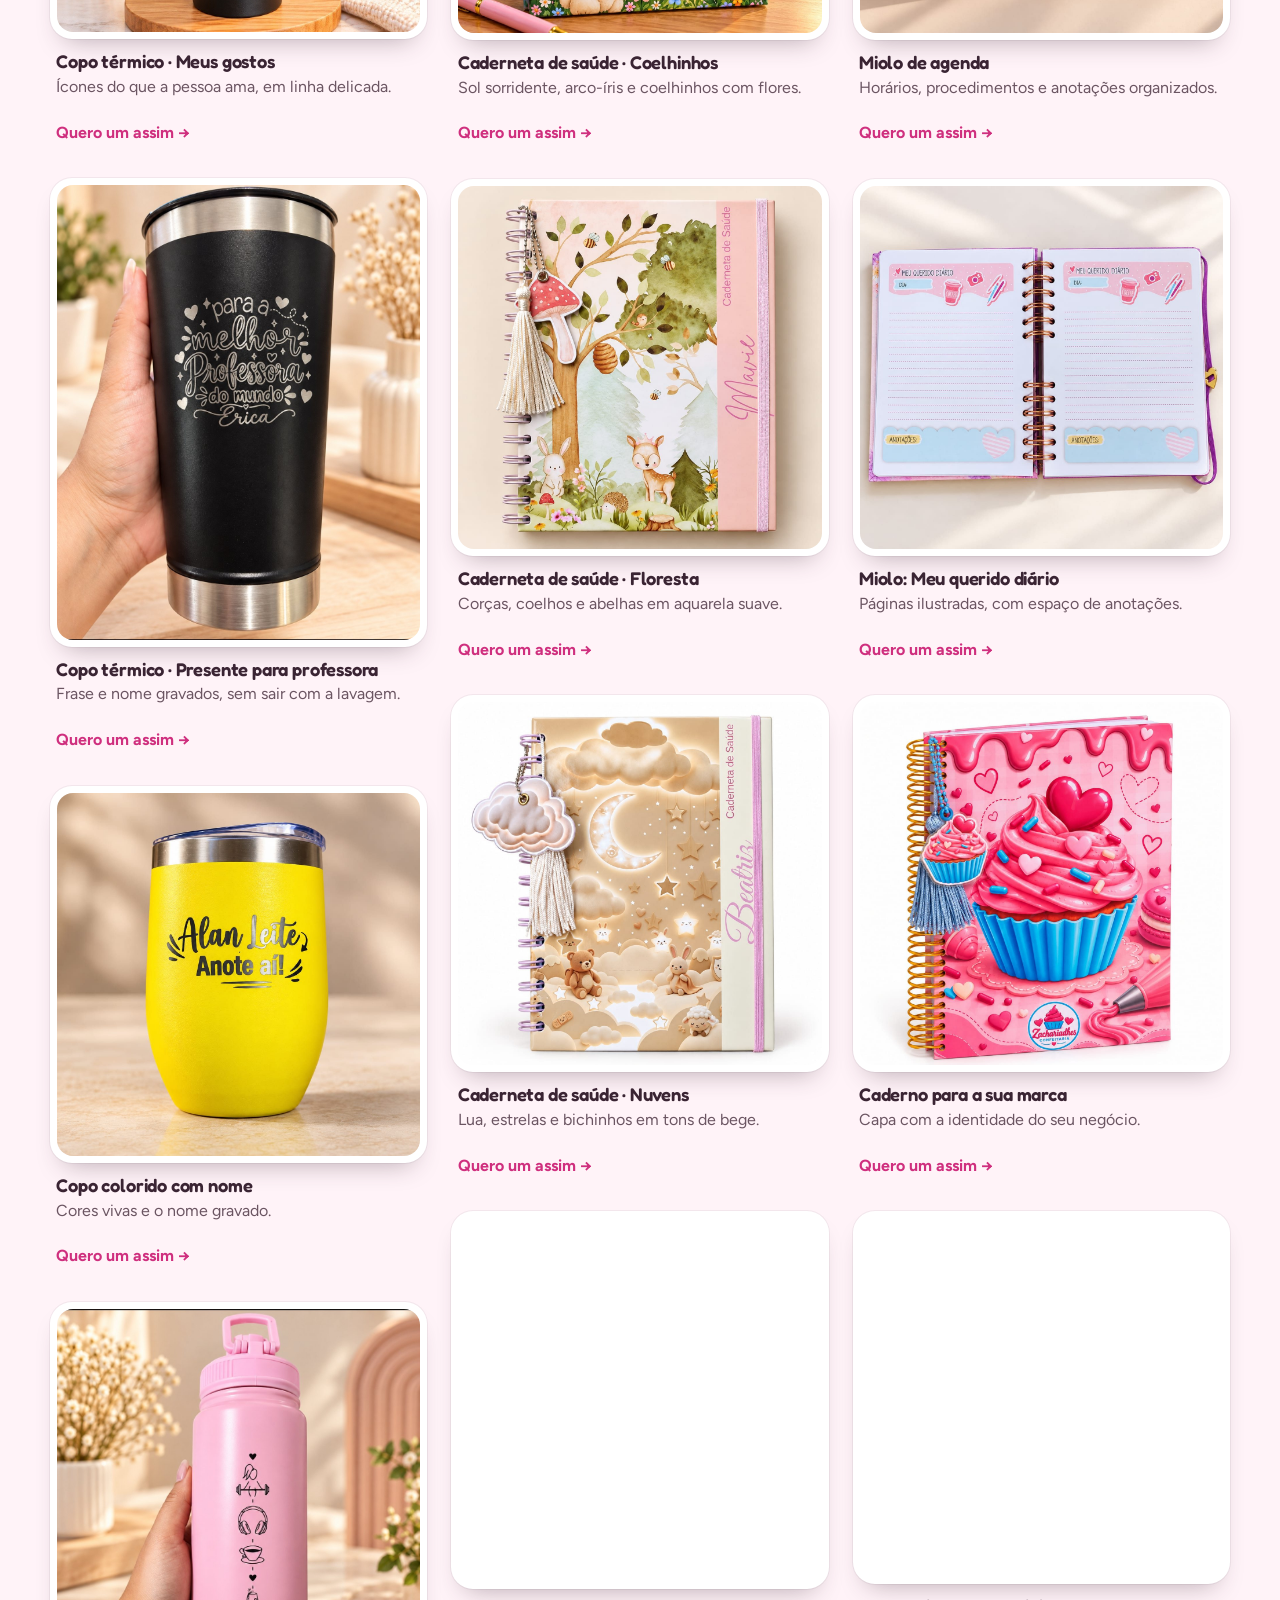
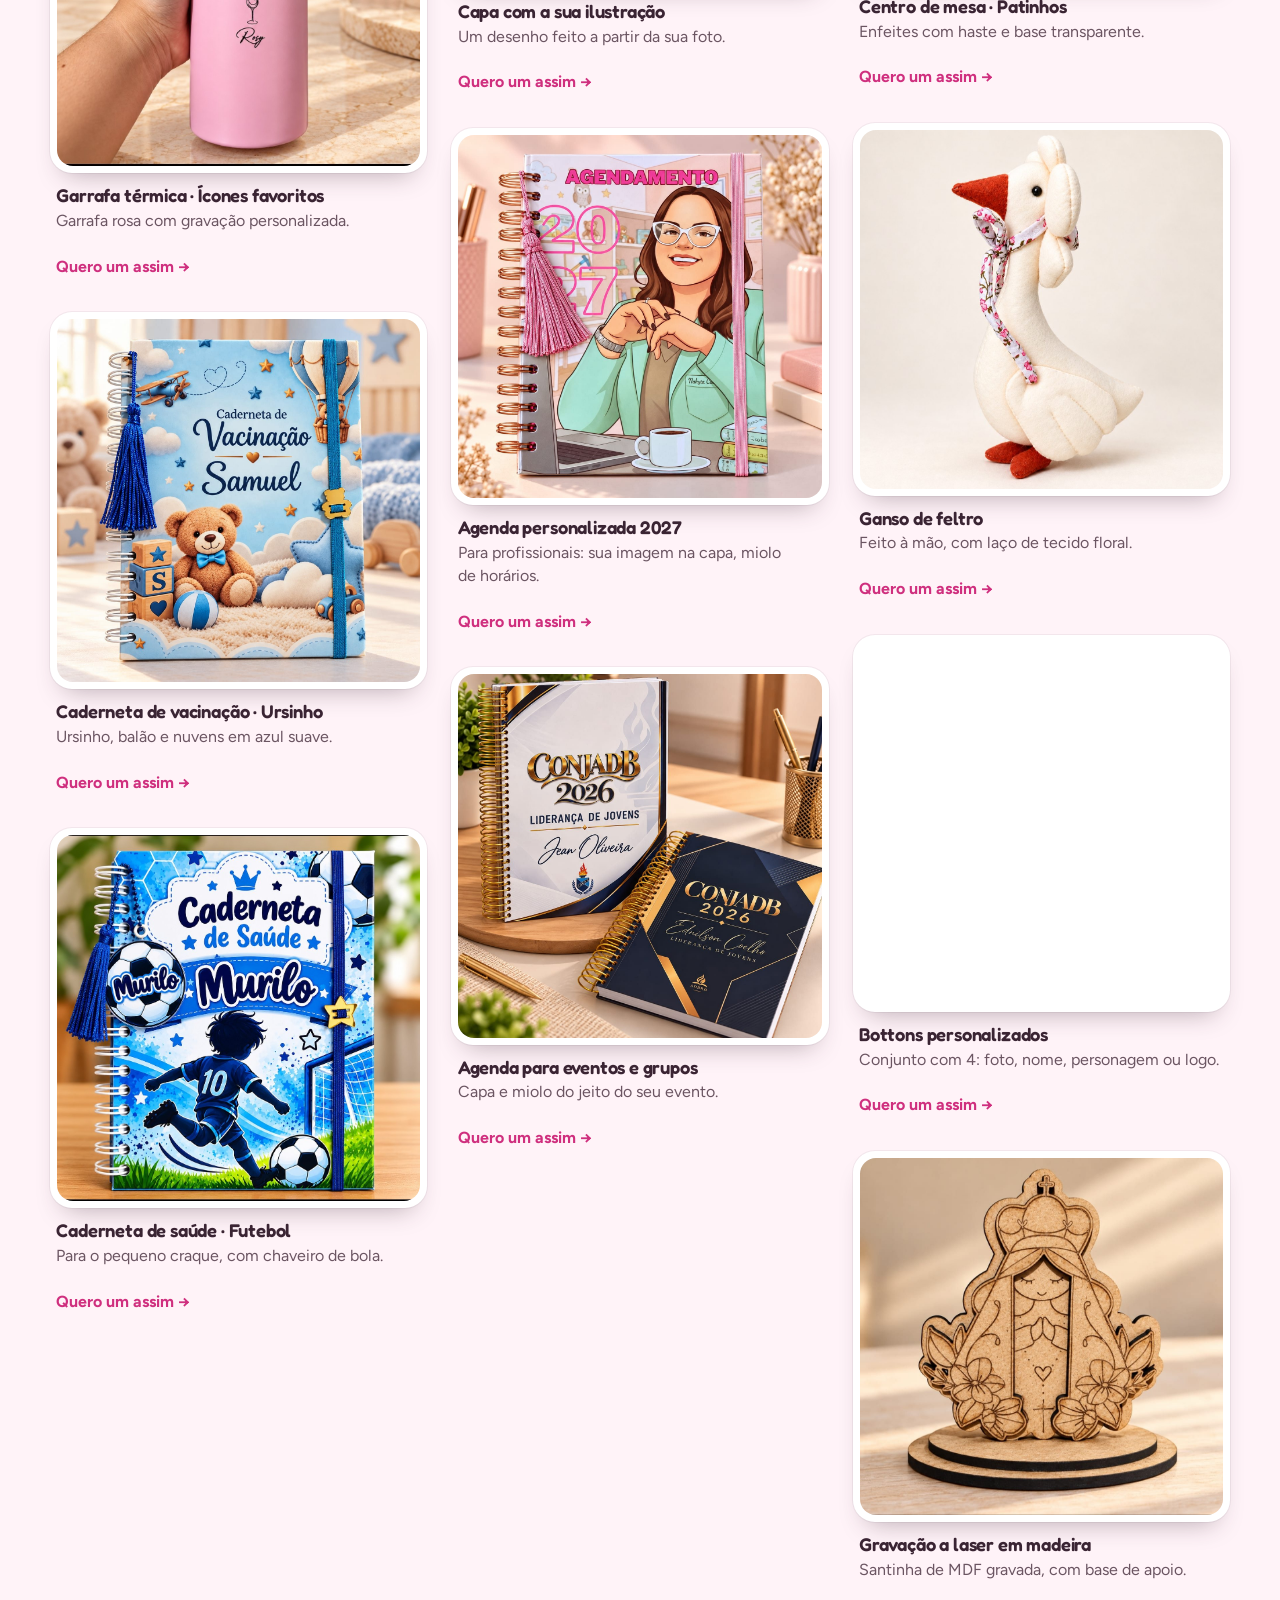
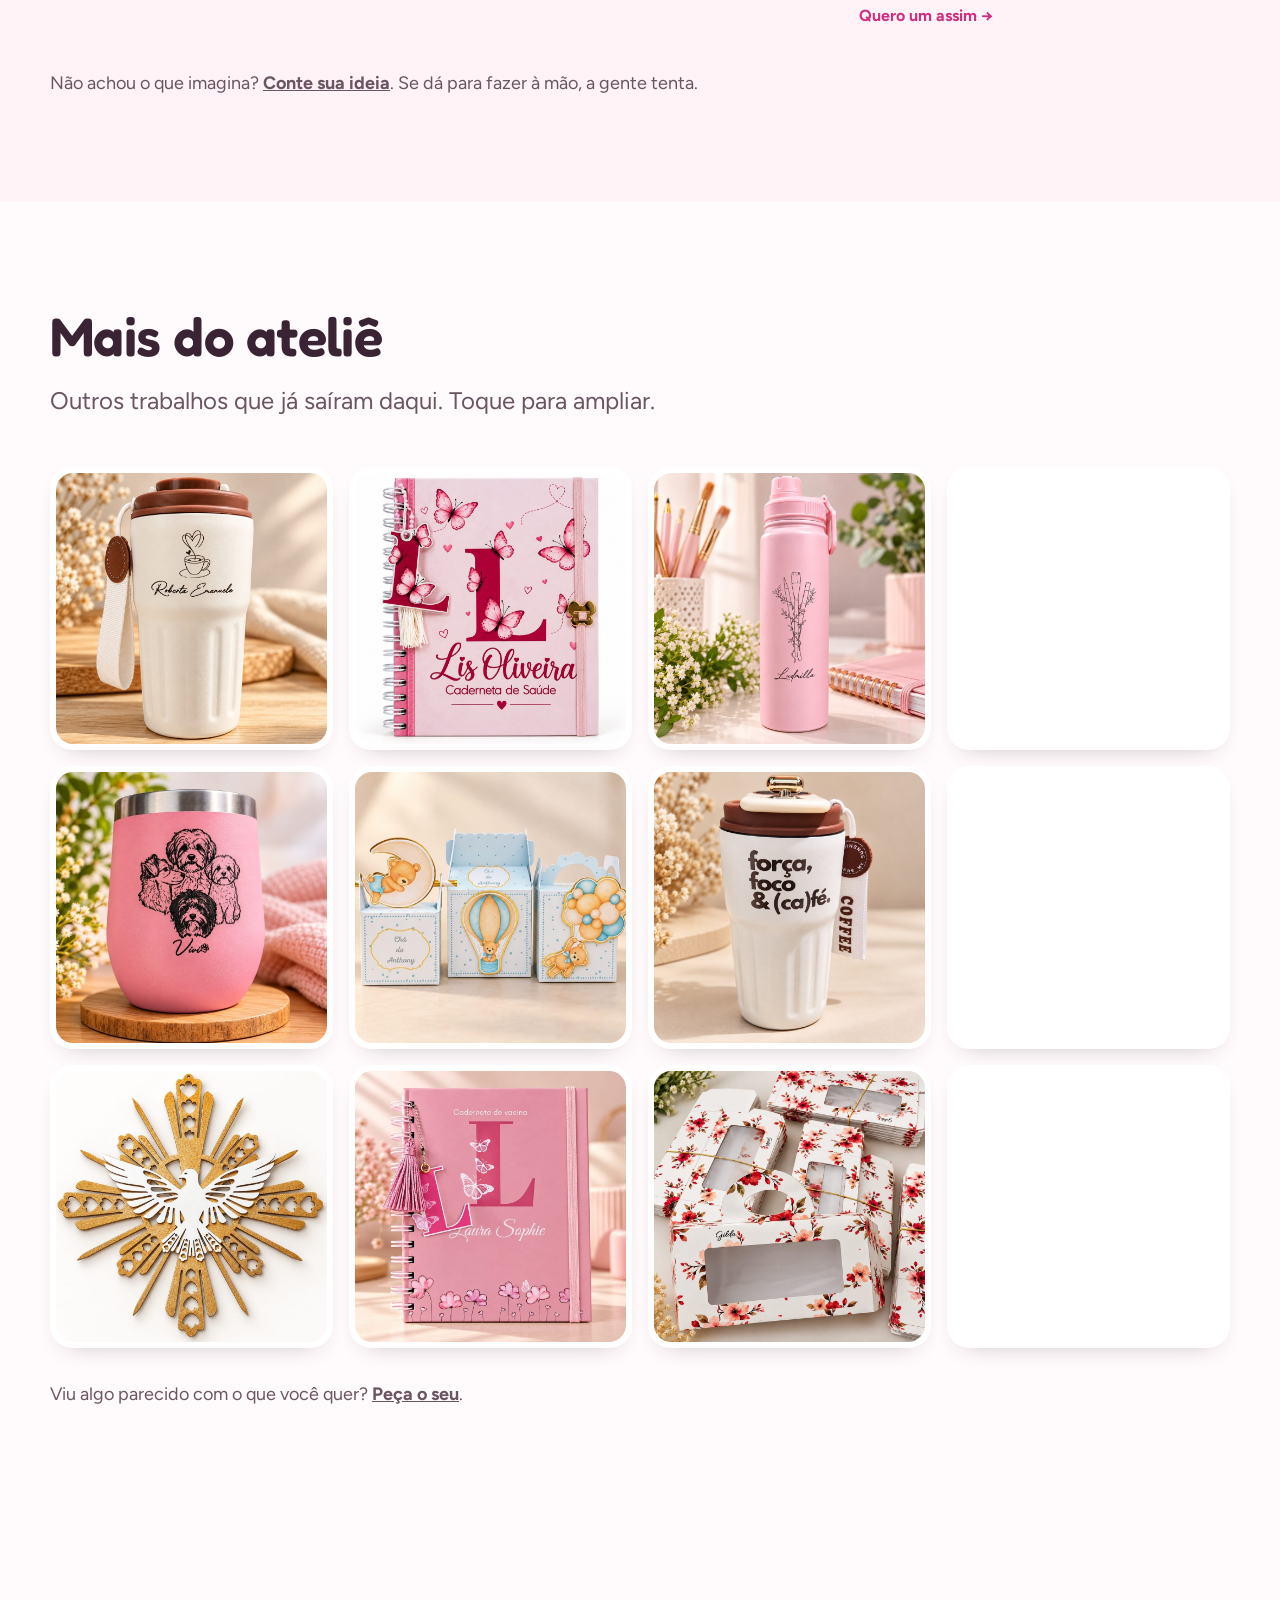
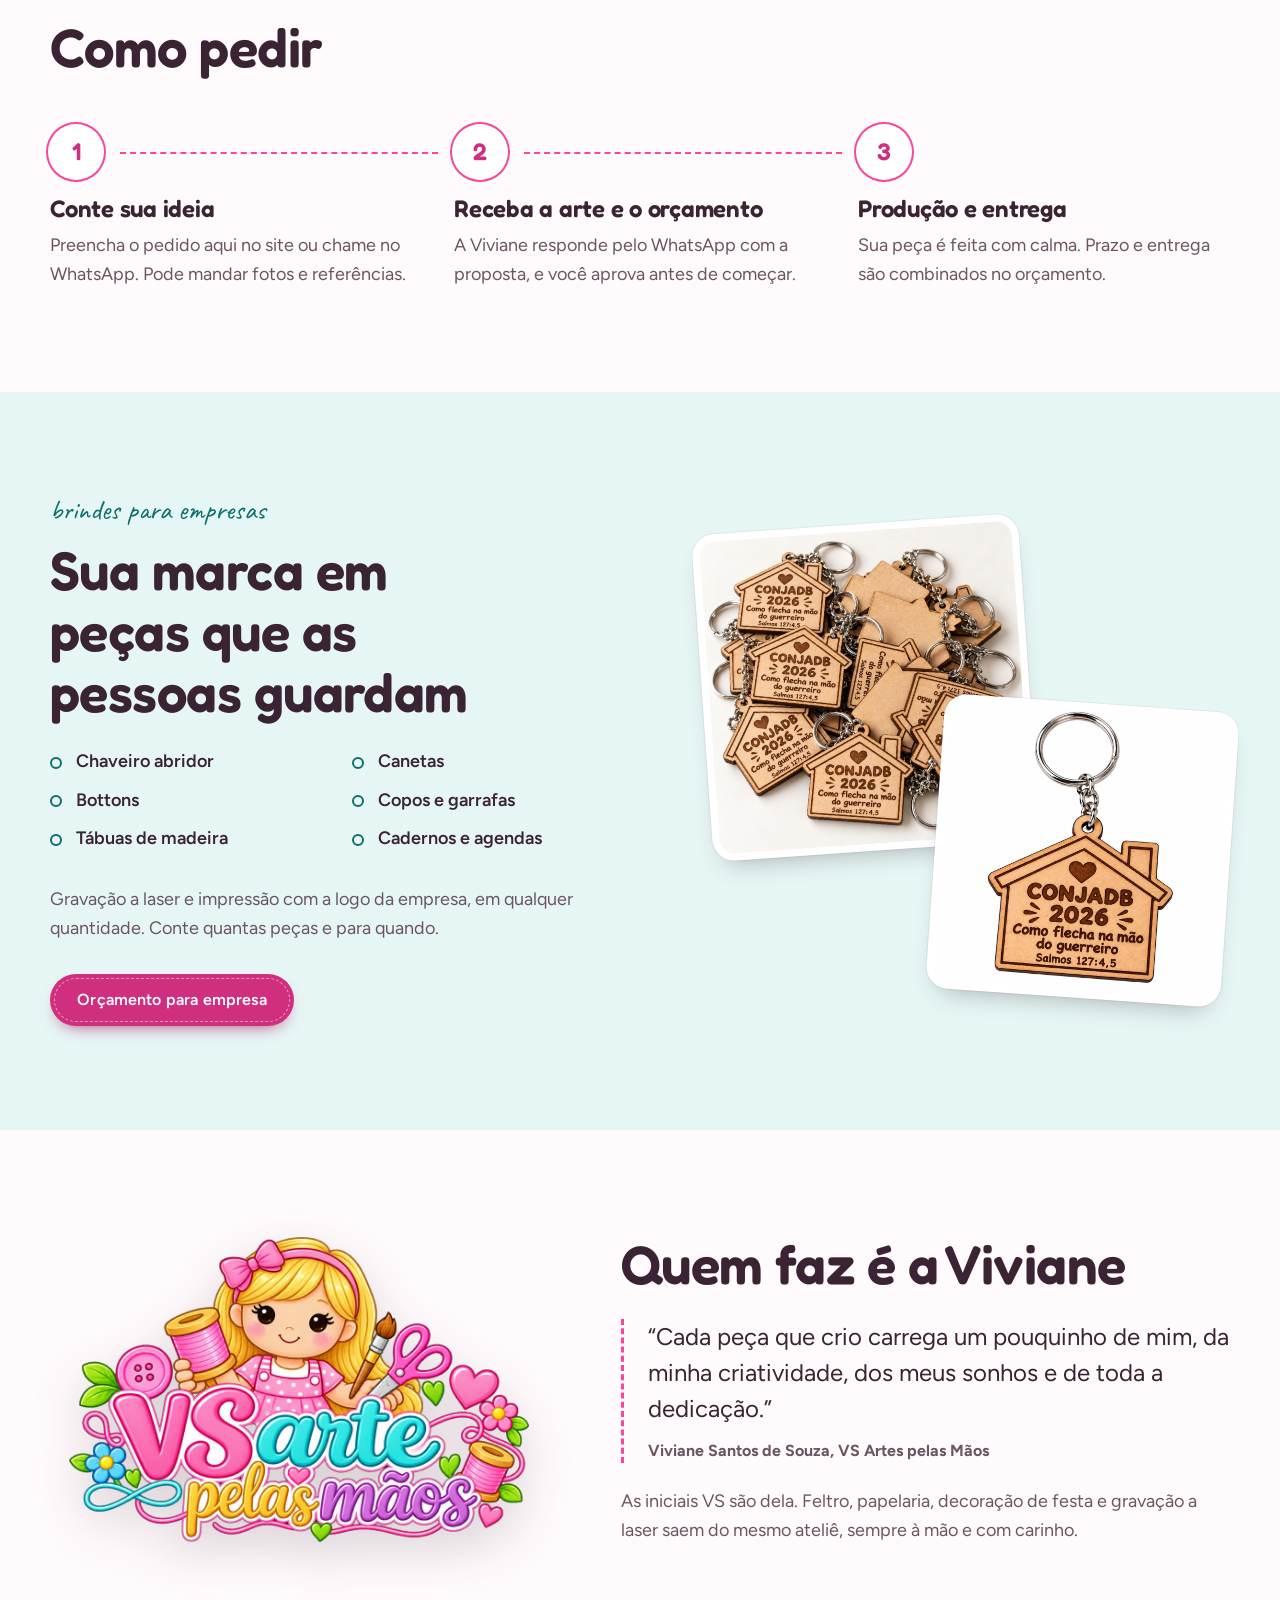
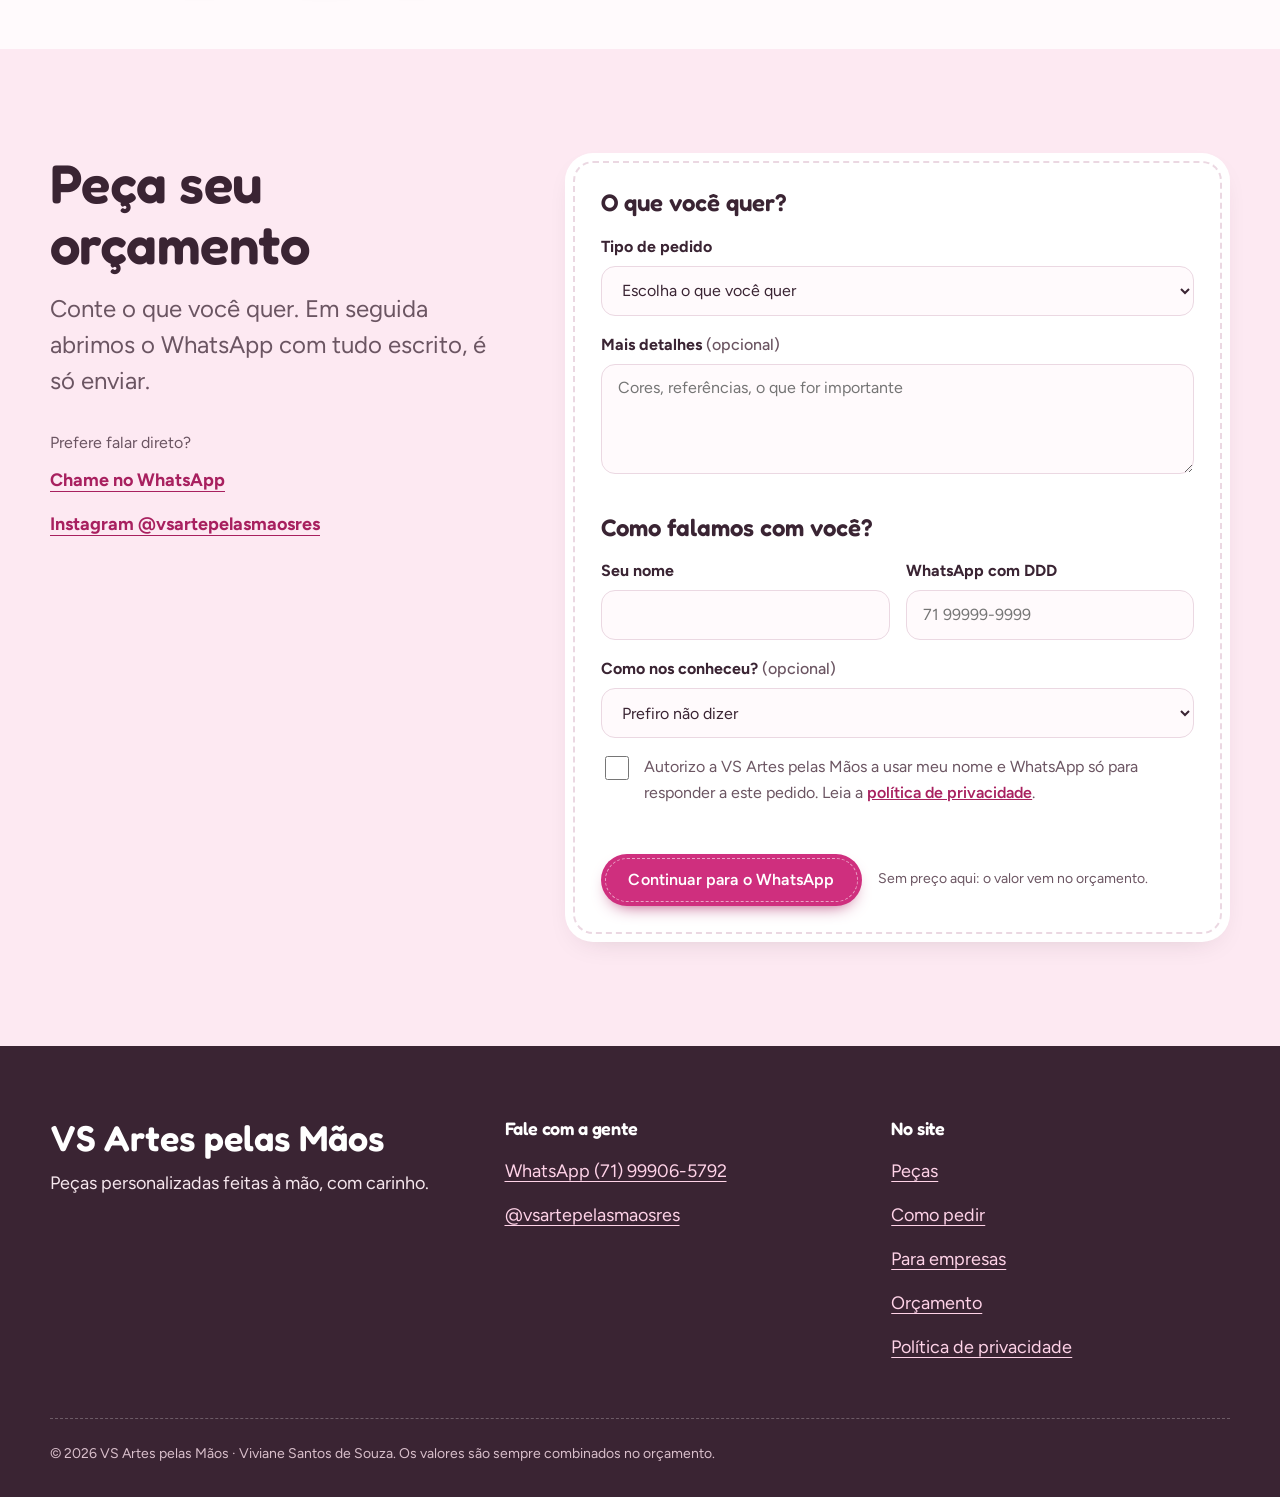
==== commit d18f2b7f: "Atualiza a prévia: galeria Mais do ateliê Co-Authored-By: Claude Sonnet 5.5 <noreply@anthropic.com>" ====
--- a/site/index.html
+++ b/site/index.html
@@ -96,6 +96,24 @@
     </div>
   </section>
 
+  <section id="galeria" data-stitch>
+    <div class="container">
+      <div class="section-head reveal">
+        <h2>Mais do ateliê</h2>
+        <p>Outros trabalhos que já saíram daqui. Toque para ampliar.</p>
+      </div>
+      <ul class="mosaic" id="mosaic"></ul>
+      <p class="gallery-note">Viu algo parecido com o que você quer? <a href="#orcamento" data-pedido="outro"><strong>Peça o seu</strong></a>.</p>
+    </div>
+  </section>
+
+  <dialog class="lightbox" id="lightbox" aria-label="Foto ampliada">
+    <button type="button" class="lb-close" aria-label="Fechar">&times;</button>
+    <button type="button" class="lb-nav lb-prev" aria-label="Foto anterior">&#8249;</button>
+    <img alt="">
+    <button type="button" class="lb-nav lb-next" aria-label="Próxima foto">&#8250;</button>
+  </dialog>
+
   <section id="como" data-stitch>
     <div class="container">
       <div class="section-head reveal"><h2>Como pedir</h2></div>
--- a/site/css/site.css
+++ b/site/css/site.css
@@ -127,6 +127,22 @@
 @media (hover: hover) {
   .fan .sticker:hover { transform: translateY(-8px) rotate(calc(var(--r) + 1.5deg)); z-index: 5; }
 }
+
+/* ---------- galeria "Mais do ateliê" ---------- */
+.mosaic { list-style: none; margin: 0; padding: 0; display: grid; grid-template-columns: repeat(4, 1fr); gap: var(--s-4); }
+.mosaic button { display: block; width: 100%; padding: 6px; border: 0; background: var(--surface); border-radius: 22px; cursor: zoom-in; box-shadow: 0 10px 26px -18px rgba(58,36,51,.45); transition: transform var(--t-fast, .2s) var(--ease); }
+.mosaic img { display: block; width: 100%; aspect-ratio: 1 / 1; object-fit: cover; border-radius: 17px; }
+@media (hover: hover) { .mosaic button:hover { transform: translateY(-4px) rotate(-.8deg); } }
+.lightbox { border: 0; padding: 0; background: transparent; max-width: none; max-height: none; width: 100%; height: 100%; }
+.lightbox::backdrop { background: rgba(40,24,34,.88); }
+.lightbox[open] { display: flex; align-items: center; justify-content: center; }
+.lightbox img { max-width: min(92vw, 820px); max-height: 82vh; border-radius: 18px; background: #fff; }
+.lb-close, .lb-nav { position: absolute; width: 48px; height: 48px; border-radius: 50%; border: 0; background: rgba(255,255,255,.95); color: var(--ink); font-size: 1.8rem; line-height: 1; cursor: pointer; }
+.lb-close { top: 16px; right: 16px; }
+.lb-prev { left: 12px; } .lb-next { right: 12px; }
+.lb-nav { top: 50%; transform: translateY(-50%); }
+@media (max-width: 1000px) { .mosaic { grid-template-columns: repeat(3, 1fr); } }
+@media (max-width: 760px) { .mosaic { grid-template-columns: repeat(2, 1fr); gap: var(--s-3); } .mosaic button { border-radius: 18px; padding: 5px; } .mosaic img { border-radius: 13px; } .lb-prev { left: 4px; } .lb-next { right: 4px; } }
 
 /* ---------- categorias ---------- */
 .cats { display: grid; grid-template-columns: repeat(4, 1fr); gap: var(--s-5); }
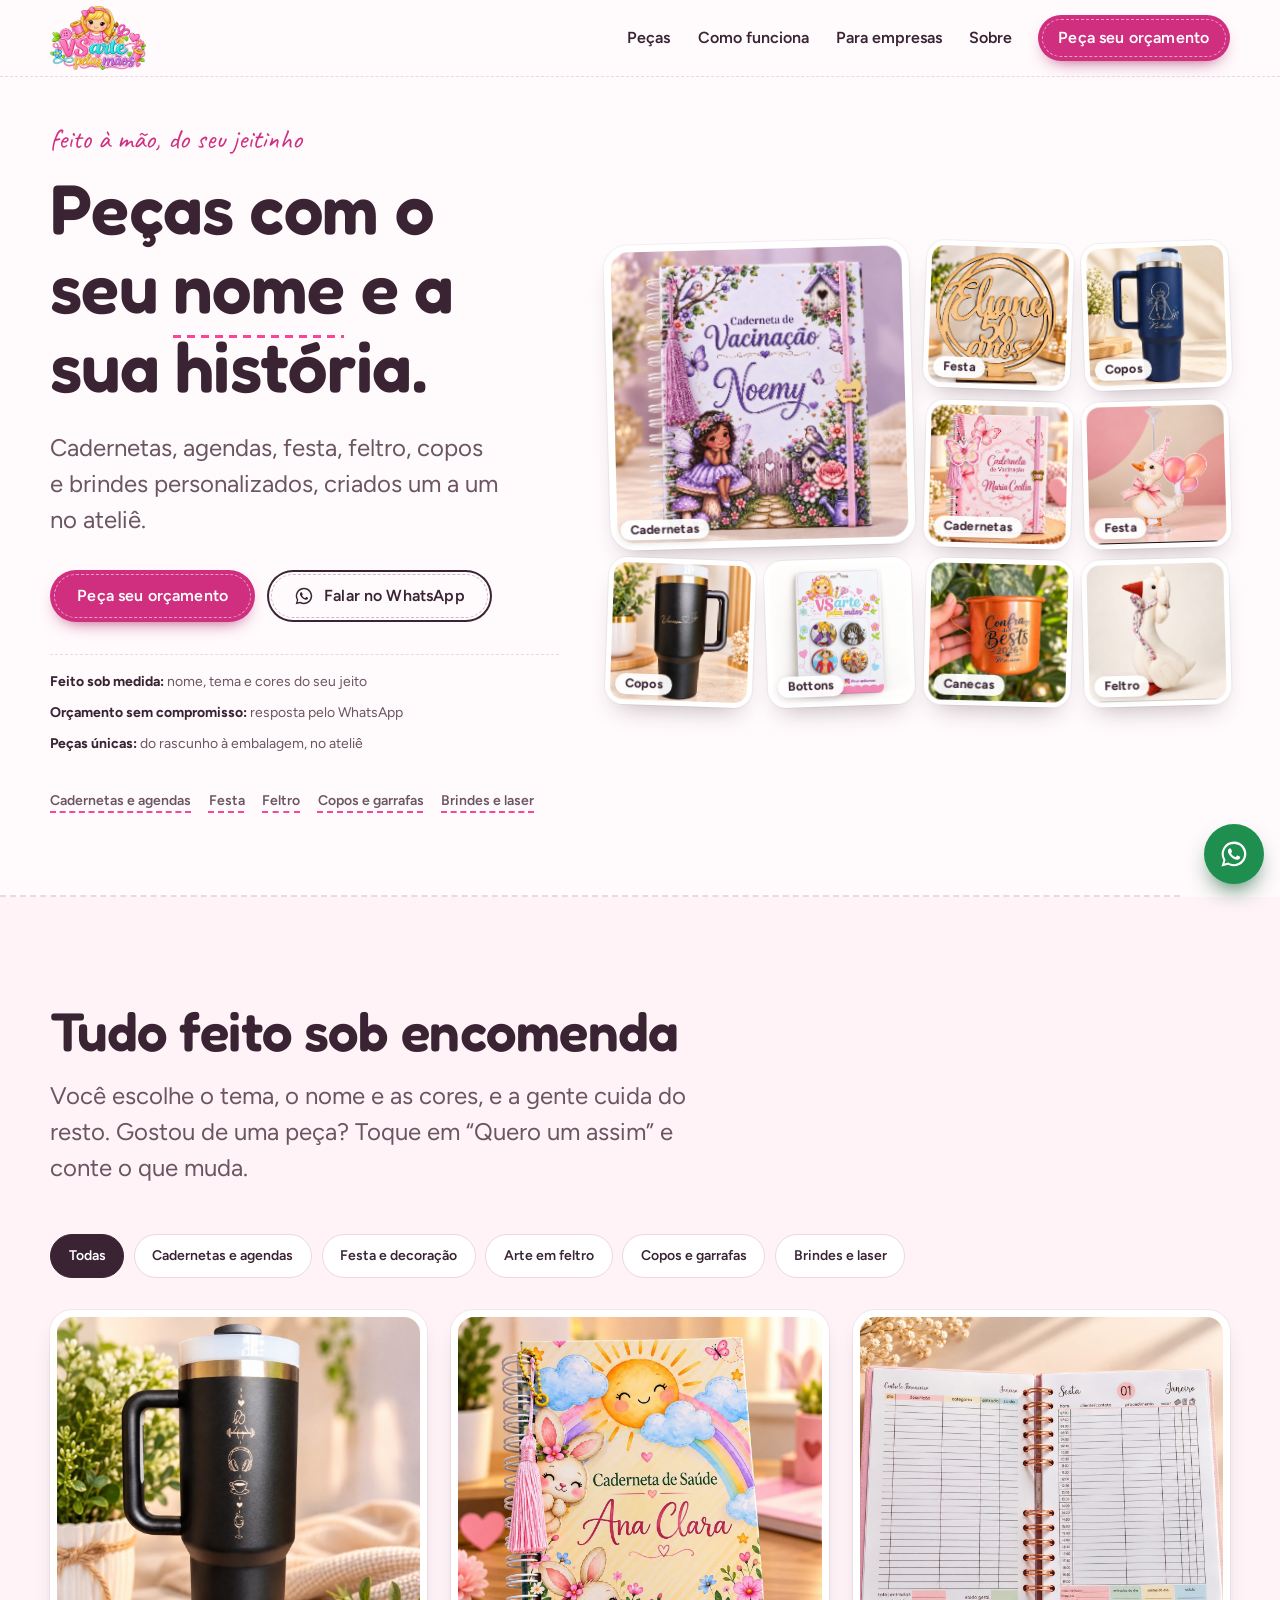
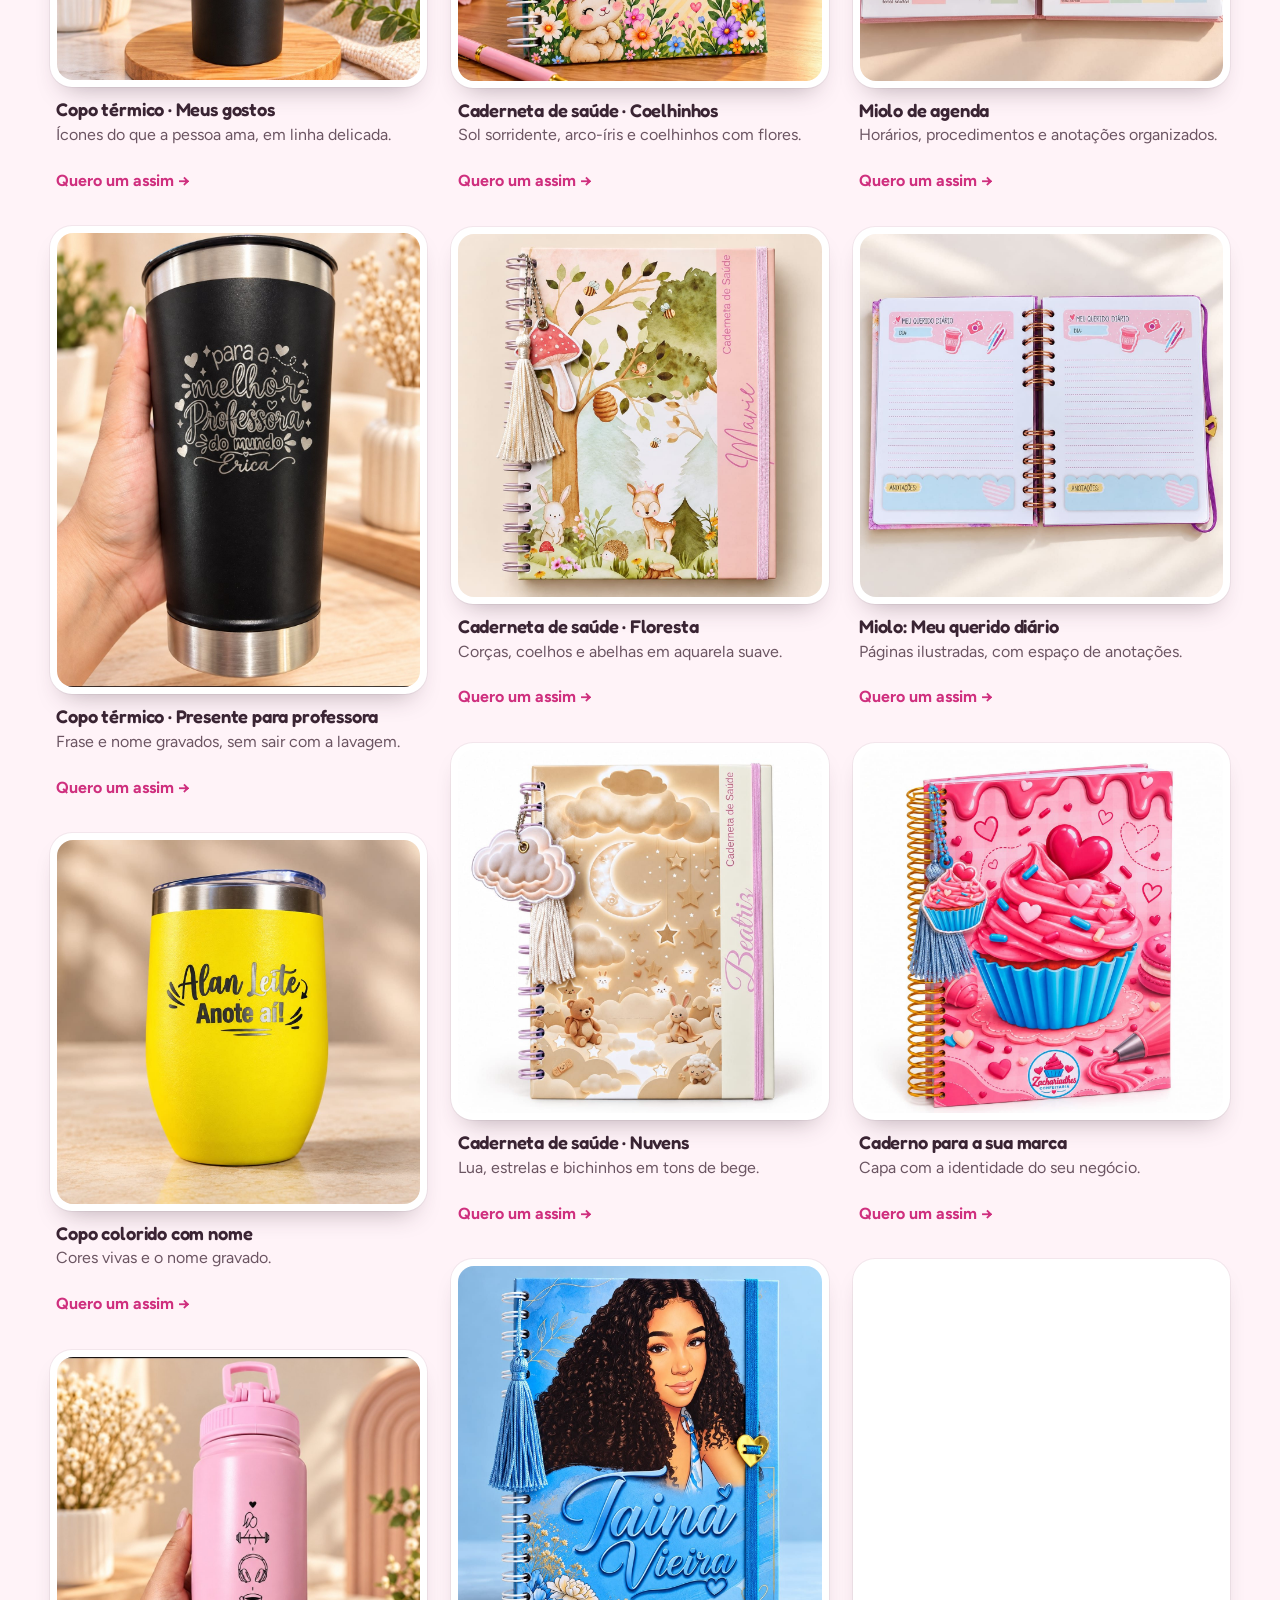
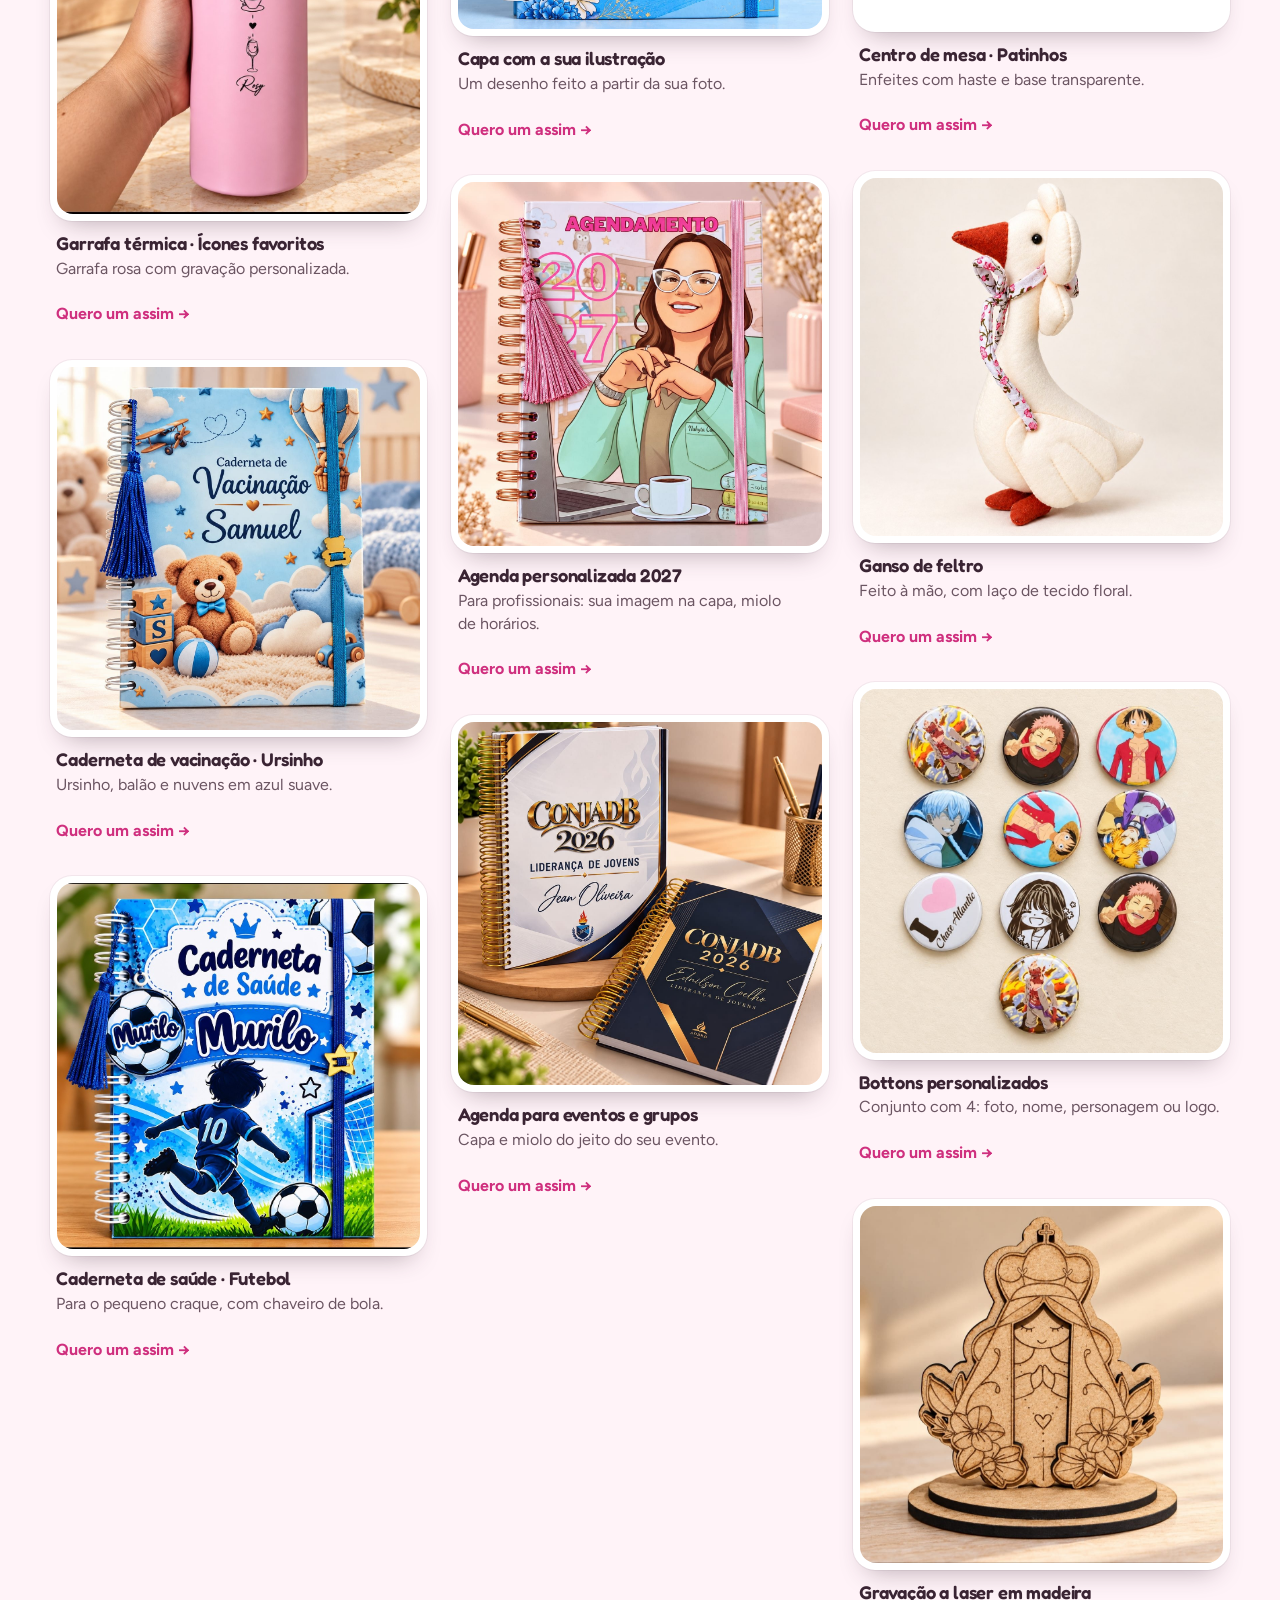
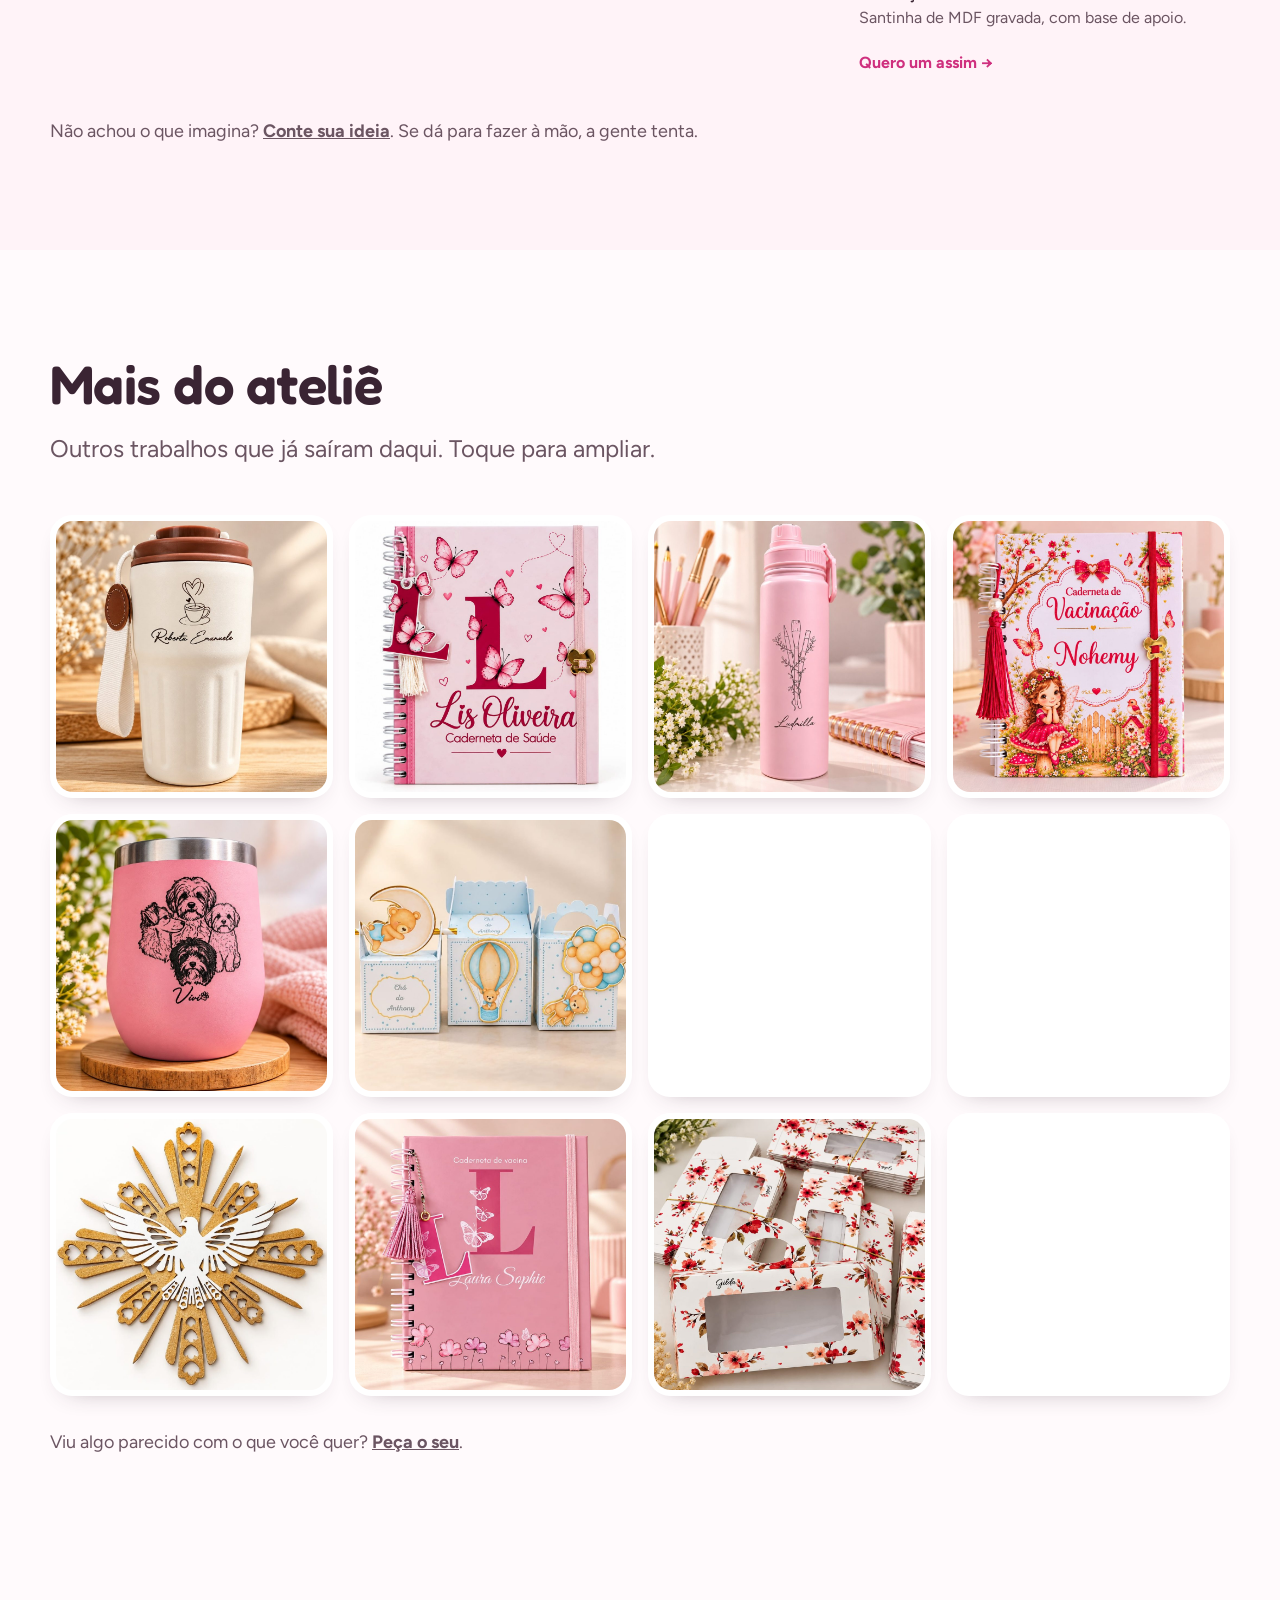
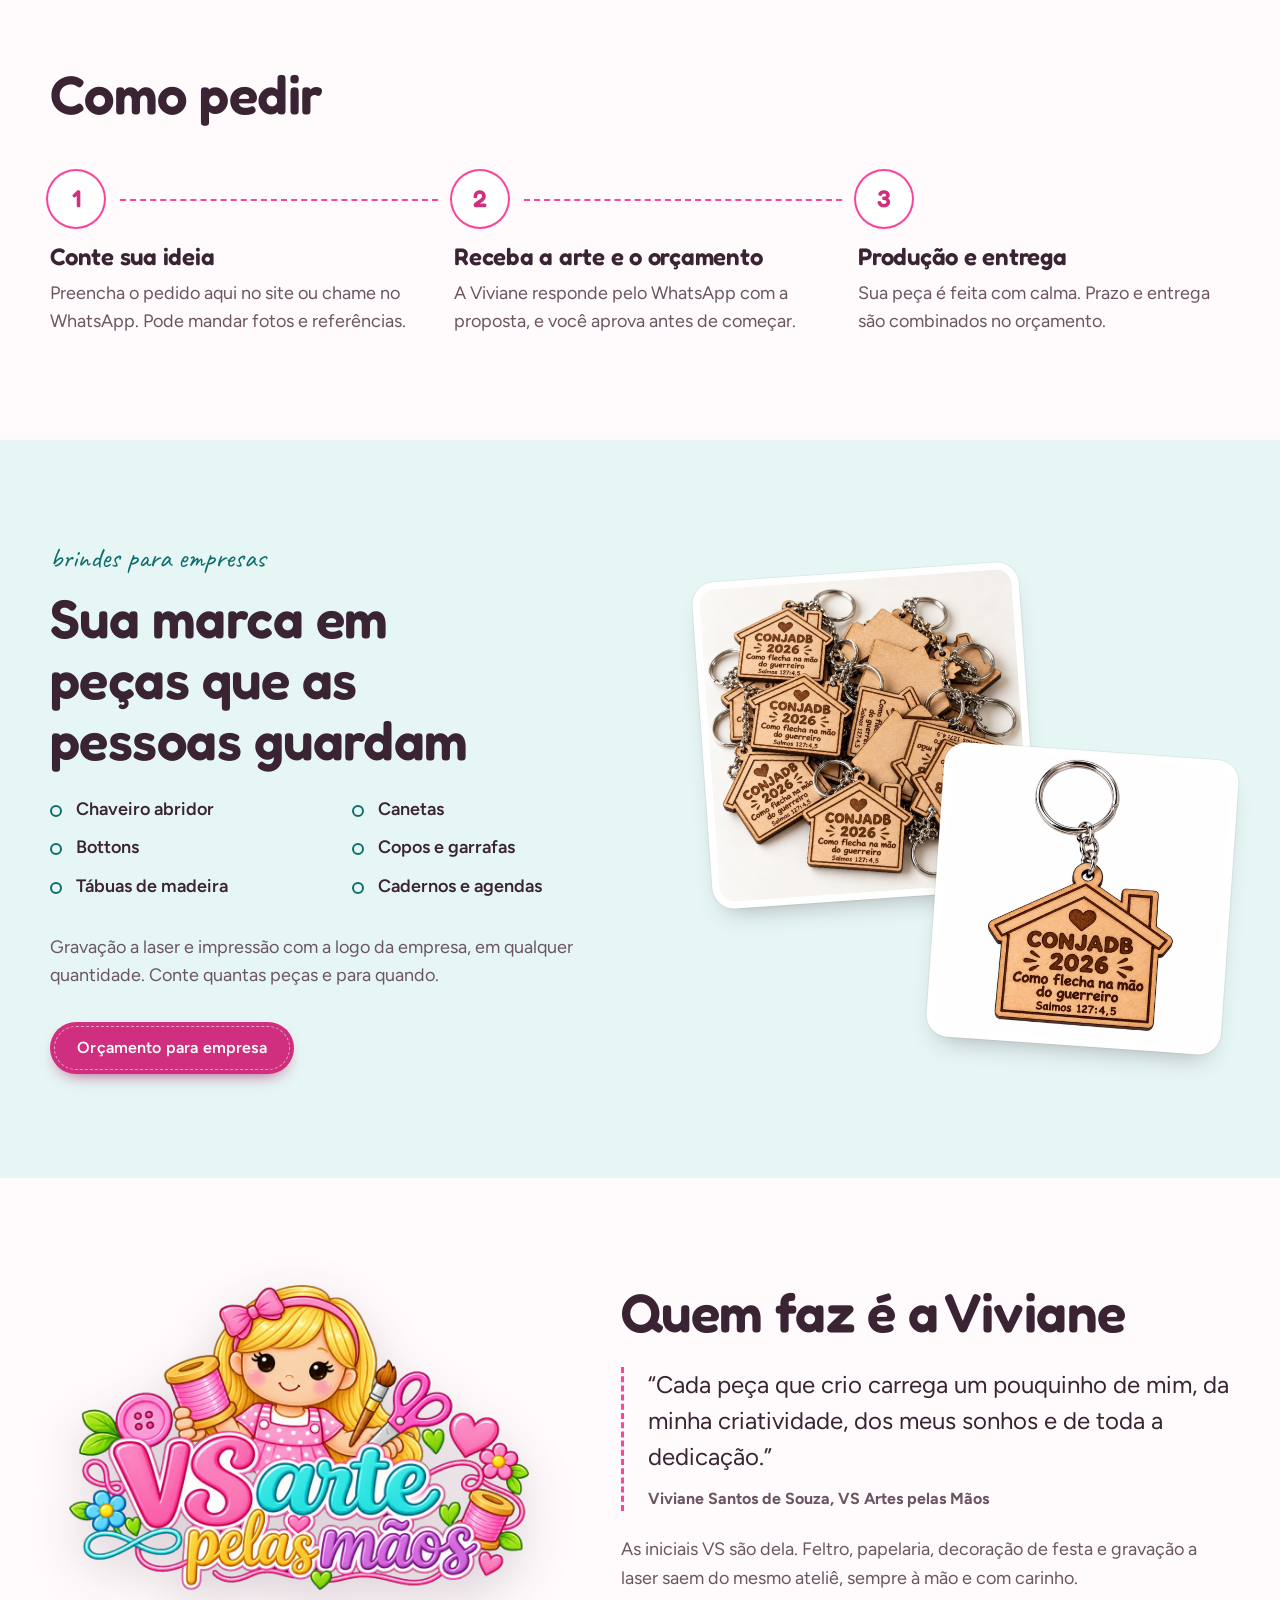
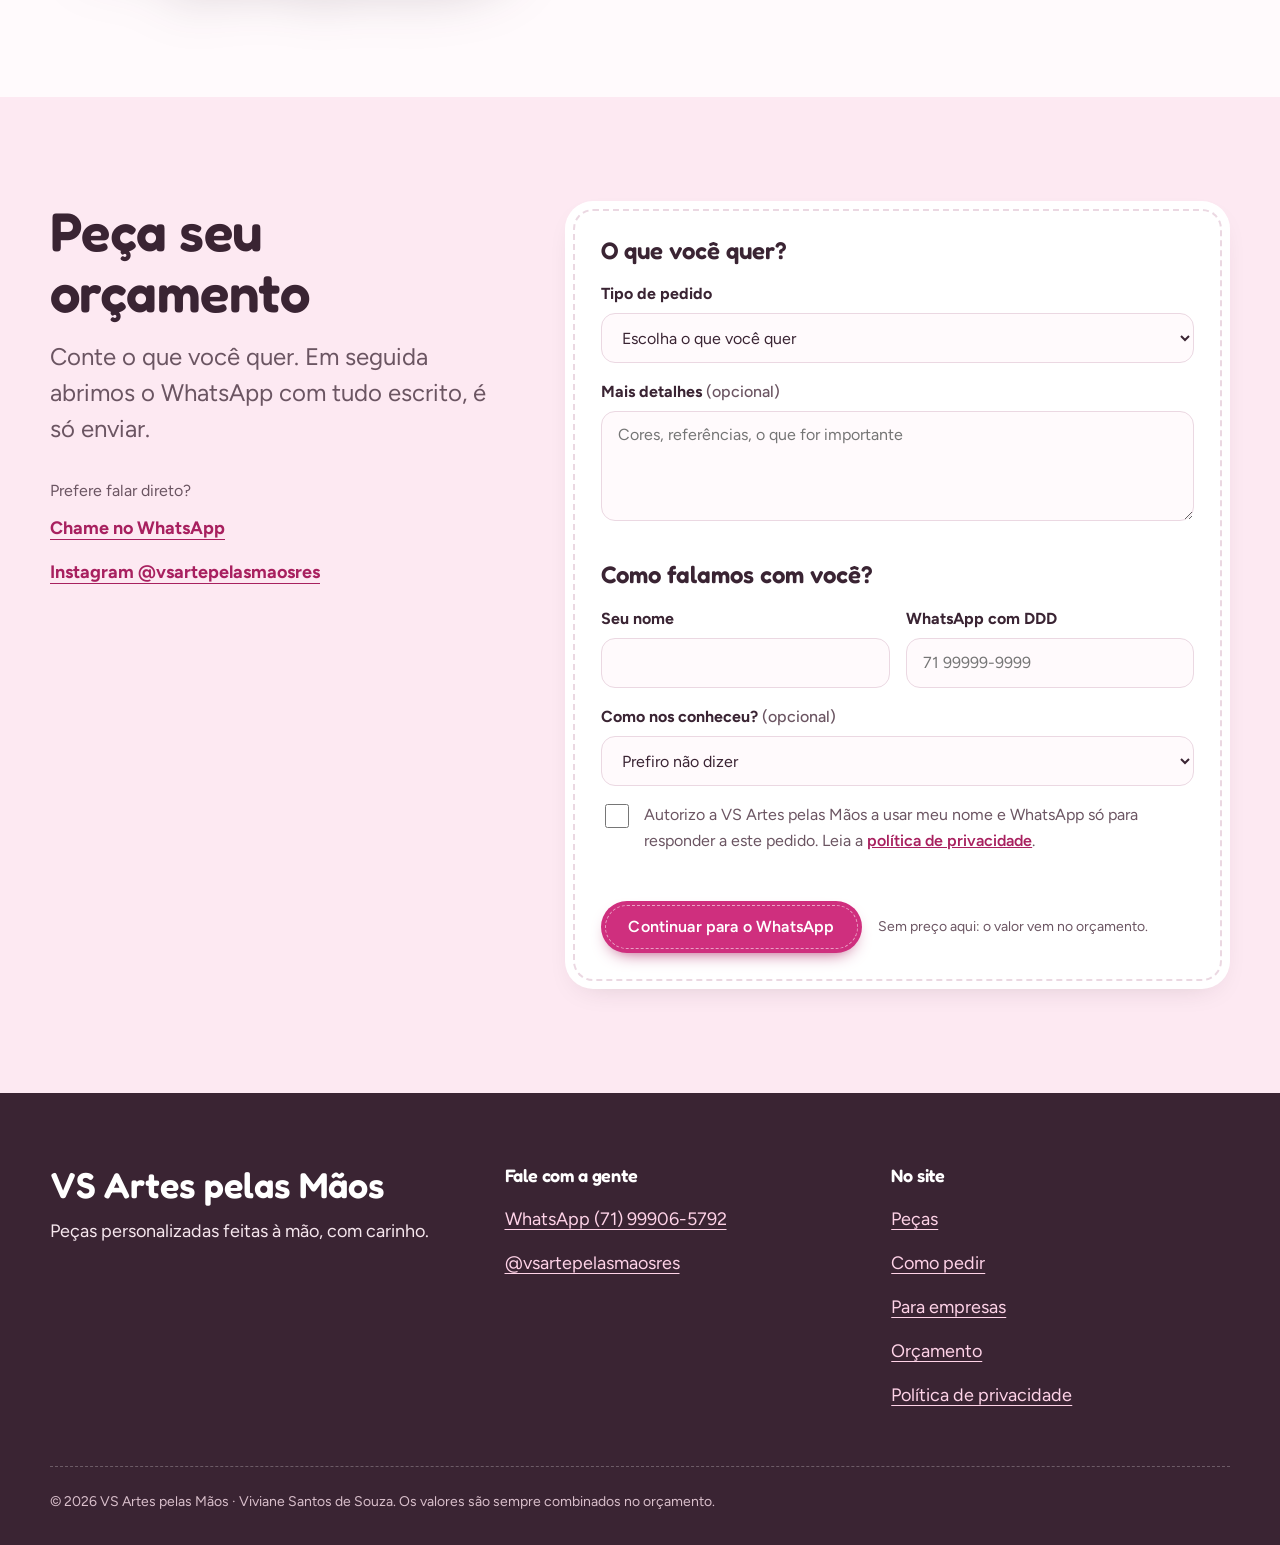
==== commit cfc7eb3a: "Atualiza a prévia: topo compacto e galeria Co-Authored-By: Claude Sonnet 5.5 <noreply@anthropic.com>" ====
--- a/site/index.html
+++ b/site/index.html
@@ -61,6 +61,11 @@
             <svg viewBox="0 0 24 24" fill="currentColor" aria-hidden="true"><path d="M12.04 2a9.9 9.9 0 0 0-8.5 14.9L2 22l5.25-1.38A9.9 9.9 0 1 0 12.04 2Zm0 18.1c-1.5 0-2.97-.4-4.25-1.16l-.3-.18-3.1.82.83-3.02-.2-.31a8.1 8.1 0 1 1 7.02 3.85Zm4.45-6.06c-.24-.12-1.44-.71-1.66-.79-.22-.08-.39-.12-.55.12-.16.24-.63.79-.77.95-.14.16-.28.18-.52.06-.24-.12-1.02-.38-1.94-1.2-.72-.64-1.2-1.43-1.34-1.67-.14-.24-.02-.37.1-.49.11-.11.24-.28.36-.42.12-.14.16-.24.24-.4.08-.16.04-.3-.02-.42-.06-.12-.55-1.32-.75-1.8-.2-.47-.4-.41-.55-.42h-.47c-.16 0-.42.06-.64.3-.22.24-.84.82-.84 2s.86 2.32.98 2.48c.12.16 1.69 2.58 4.1 3.62.57.25 1.02.4 1.37.5.58.18 1.1.16 1.51.1.46-.07 1.44-.59 1.64-1.16.2-.57.2-1.06.14-1.16-.06-.1-.22-.16-.46-.28Z"/></svg>
             Falar no WhatsApp</a>
         </div>
+        <ul class="pontos">
+          <li><strong>Feito sob medida:</strong> nome, tema e cores do seu jeito</li>
+          <li><strong>Orçamento sem compromisso:</strong> resposta pelo WhatsApp</li>
+          <li><strong>Peças únicas:</strong> do rascunho à embalagem, no ateliê</li>
+        </ul>
         <ul class="tags" aria-label="Ver por categoria">
           <li><a href="#catalogo" data-filtro="cadernetas">Cadernetas e agendas</a></li>
           <li><a href="#catalogo" data-filtro="festa">Festa</a></li>
@@ -70,15 +75,15 @@
         </ul>
       </div>
       <div class="fan" aria-label="Exemplos do que sai do ateliê">
-        <figure class="sticker" style="--l:0%;--t:3%;--w:30%;--ml:0%;--mt:2%;--mw:34%;--r:-5deg;z-index:3"><img src="assets/fotos/caderneta-vacinacao-fadinha.jpg" alt="Caderneta de vacinação com capa de fadinha lilás entre flores" width="1254" height="1254" fetchpriority="high"><figcaption class="tag">Cadernetas</figcaption></figure>
-        <figure class="sticker" style="--l:32%;--t:0%;--w:30%;--ml:33%;--mt:0%;--mw:33%;--r:3deg;z-index:2"><img src="assets/fotos/topo-bolo-mdf-nome-idade.jpg" alt="Topo de bolo em MDF em formato de argola com o nome Eliane e 50 anos" width="1080" height="955" fetchpriority="high"><figcaption class="tag">Festa</figcaption></figure>
-        <figure class="sticker" style="--l:68%;--t:1%;--w:29%;--ml:67%;--mt:2%;--mw:31%;--r:5deg;z-index:2"><img src="assets/fotos/copo-nossa-senhora.jpg" alt="Copo térmico azul-marinho com gravação a laser de Nossa Senhora e um nome" width="1079" height="1056" fetchpriority="high"><figcaption class="tag">Copos</figcaption></figure>
-        <figure class="sticker" style="--l:3%;--t:33%;--w:27%;--ml:1%;--mt:32%;--mw:32%;--r:-3deg;z-index:4"><img src="assets/fotos/caderneta-vacinacao-borboletas.jpg" alt="Caderneta de vacinação rosa com borboletas, laços e florzinhas" width="1080" height="1077" loading="lazy"><figcaption class="tag">Cadernetas</figcaption></figure>
-        <figure class="sticker so-desk" style="--l:33%;--t:31%;--w:27%;--ml:0%;--mt:0%;--mw:0%;--r:4deg;z-index:5"><img src="assets/fotos/festa-pato-baloes.jpg" alt="Patinho de papelaria com chapéu de festa, laço rosa e balões" width="1000" height="1006" loading="lazy"><figcaption class="tag">Festa</figcaption></figure>
-        <figure class="sticker" style="--l:66%;--t:31%;--w:28%;--ml:67%;--mt:32%;--mw:31%;--r:-4deg;z-index:4"><img src="assets/fotos/copo-nome-borboleta.jpg" alt="Copo térmico preto com gravação dourada do nome Vanessa, coração e borboleta" width="1079" height="1075" loading="lazy"><figcaption class="tag">Copos</figcaption></figure>
-        <figure class="sticker so-desk" style="--l:1%;--t:66%;--w:24%;--ml:0%;--mt:0%;--mw:0%;--r:-3deg;z-index:5"><img src="assets/fotos/brindes-bottons-cartela.jpg" alt="Cartela com quatro bottons personalizados" width="1078" height="1078" loading="lazy"><figcaption class="tag">Bottons</figcaption></figure>
-        <figure class="sticker" style="--l:27%;--t:65%;--w:28%;--ml:34%;--mt:32%;--mw:31%;--r:3deg;z-index:6"><img src="assets/fotos/caneca-laranja-adesivo.jpg" alt="Caneca laranja de alumínio com arte em adesivo e um nome" width="1254" height="1254" loading="lazy"><figcaption class="tag">Canecas</figcaption></figure>
-        <figure class="sticker" style="--l:58%;--t:62%;--w:38%;--ml:30%;--mt:64%;--mw:40%;--r:-2deg;z-index:7"><img src="assets/fotos/feltro-ganso-perfil.jpg" alt="Ganso de feltro creme de perfil, com laço de tecido florido" width="1000" height="1002" loading="lazy"><figcaption class="tag">Feltro</figcaption></figure>
+        <figure class="sticker big" style="--r:-1.5deg"><img src="assets/fotos/caderneta-vacinacao-fadinha.jpg" alt="Caderneta de vacinação com capa de fadinha lilás entre flores" width="600" height="600" fetchpriority="high"><figcaption class="tag">Cadernetas</figcaption></figure>
+        <figure class="sticker" style="--r:2deg"><img src="assets/fotos/topo-bolo-mdf-nome-idade.jpg" alt="Topo de bolo em MDF em formato de argola com o nome Eliane e 50 anos" width="600" height="600" fetchpriority="high"><figcaption class="tag">Festa</figcaption></figure>
+        <figure class="sticker" style="--r:-2deg"><img src="assets/fotos/copo-nossa-senhora.jpg" alt="Copo térmico azul-marinho com gravação a laser de Nossa Senhora e um nome" width="600" height="600" fetchpriority="high"><figcaption class="tag">Copos</figcaption></figure>
+        <figure class="sticker" style="--r:1.5deg"><img src="assets/fotos/caderneta-vacinacao-borboletas.jpg" alt="Caderneta de vacinação rosa com borboletas, laços e florzinhas" width="600" height="600" fetchpriority="high"><figcaption class="tag">Cadernetas</figcaption></figure>
+        <figure class="sticker" style="--r:-1.5deg"><img src="assets/fotos/festa-pato-baloes.jpg" alt="Patinho de papelaria com chapéu de festa, laço rosa e balões" width="600" height="600" loading="lazy"><figcaption class="tag">Festa</figcaption></figure>
+        <figure class="sticker" style="--r:2deg"><img src="assets/fotos/copo-nome-borboleta.jpg" alt="Copo térmico preto com gravação dourada do nome Vanessa, coração e borboleta" width="600" height="600" loading="lazy"><figcaption class="tag">Copos</figcaption></figure>
+        <figure class="sticker" style="--r:-2deg"><img src="assets/fotos/brindes-bottons-cartela.jpg" alt="Cartela com quatro bottons personalizados" width="600" height="600" loading="lazy"><figcaption class="tag">Bottons</figcaption></figure>
+        <figure class="sticker" style="--r:1.5deg"><img src="assets/fotos/caneca-laranja-adesivo.jpg" alt="Caneca laranja de alumínio com arte em adesivo e um nome" width="600" height="600" loading="lazy"><figcaption class="tag">Canecas</figcaption></figure>
+        <figure class="sticker" style="--r:-1.5deg"><img src="assets/fotos/feltro-ganso-perfil.jpg" alt="Ganso de feltro creme de perfil, com laço de tecido florido" width="600" height="600" loading="lazy"><figcaption class="tag">Feltro</figcaption></figure>
       </div>
   </section>
 
--- a/site/css/site.css
+++ b/site/css/site.css
@@ -112,18 +112,22 @@
 }
 
 /* ---------- hero ---------- */
-.hero { padding-block: var(--s-8) var(--s-9); overflow: clip; }
-.hero .container { display: grid; grid-template-columns: 1.05fr 1fr; gap: var(--s-8); align-items: center; }
+.hero { padding-block: var(--s-7) var(--s-8); overflow: clip; }
+.hero .container { display: grid; grid-template-columns: .9fr 1.1fr; gap: var(--s-7); align-items: center; }
 .hero h1 { margin-bottom: var(--s-5); }
 .hero .lede { margin-bottom: var(--s-6); }
 .hero .actions { display: flex; flex-wrap: wrap; gap: var(--s-3); }
 .hero .tags { margin: var(--s-5) 0 0; padding: 0; list-style: none; display: flex; flex-wrap: wrap; gap: 0 1.1rem; font-weight: 600; font-size: var(--fs-0); }
 .hero .tags a { display: inline-flex; align-items: center; min-height: 44px; color: var(--ink-soft); text-decoration: underline; text-decoration-style: dashed; text-decoration-color: var(--pink); text-underline-offset: 6px; text-decoration-thickness: 2px; }
 .hero .tags a:hover { color: var(--pink-deep); }
-.fan { position: relative; aspect-ratio: 1 / 1.1; }
-.fan .sticker { position: absolute; left: var(--l); top: var(--t); width: var(--w); transform: rotate(var(--r)); }
-.fan .sticker img { width: 100%; }
-.fan .tag { position: absolute; left: 10px; bottom: 10px; padding: .3rem .7rem; border-radius: var(--r-pill); background: rgba(255,255,255,.94); color: var(--ink); font: 700 .78rem/1 var(--font-body); letter-spacing: .02em; box-shadow: 0 2px 8px -2px rgba(58,36,51,.3); pointer-events: none; }
+.fan { display: grid; grid-template-columns: repeat(4, 1fr); gap: var(--s-3); }
+.fan .sticker { position: relative; transform: rotate(var(--r)); padding: 5px; border-radius: 18px; }
+.fan .sticker.big { grid-column: 1 / span 2; grid-row: 1 / span 2; padding: 7px; border-radius: 24px; }
+.fan .sticker img { width: 100%; height: 100%; aspect-ratio: 1 / 1; object-fit: cover; border-radius: 13px; display: block; }
+.fan .sticker.big img { border-radius: 18px; }
+.hero .pontos { list-style: none; margin: var(--s-6) 0 0; padding: var(--s-4) 0 0; border-top: 1px dashed var(--line); display: grid; gap: .55rem; font-size: var(--fs-0); color: var(--ink-soft); }
+.hero .pontos strong { color: var(--ink); }
+.fan .tag { position: absolute; left: 10px; bottom: 10px; padding: .25rem .6rem; border-radius: var(--r-pill); background: rgba(255,255,255,.94); color: var(--ink); font: 700 .78rem/1 var(--font-body); letter-spacing: .02em; box-shadow: 0 2px 8px -2px rgba(58,36,51,.3); pointer-events: none; }
 @media (hover: hover) {
   .fan .sticker:hover { transform: translateY(-8px) rotate(calc(var(--r) + 1.5deg)); z-index: 5; }
 }
@@ -290,10 +294,11 @@
   .site-footer .container { grid-template-columns: 1fr; }
 }
 @media (max-width: 760px) {
-  /* celular: 7 peças, em 3 fileiras */
-  .fan .sticker { left: var(--ml); top: var(--mt); width: var(--mw); }
-  .fan .so-desk { display: none; }
-  .fan { aspect-ratio: 1 / 1.15; }
+  /* celular: 3 colunas, a foto grande ocupa 2x2 */
+  .fan { grid-template-columns: repeat(3, 1fr); gap: var(--s-2); }
+  .fan .sticker { padding: 4px; border-radius: 14px; }
+  .fan .sticker img { border-radius: 10px; }
+  .fan .tag { left: 6px; bottom: 6px; font-size: .66rem; padding: .22rem .5rem; }
   section { padding-block: var(--s-8); }
   .menu-btn { display: block; }
   .nav { position: absolute; left: 0; right: 0; top: 100%; background: var(--bg); flex-direction: column; align-items: stretch; gap: 0; padding: var(--s-3) var(--gutter) var(--s-5); border-bottom: 1px dashed var(--line); display: none; }
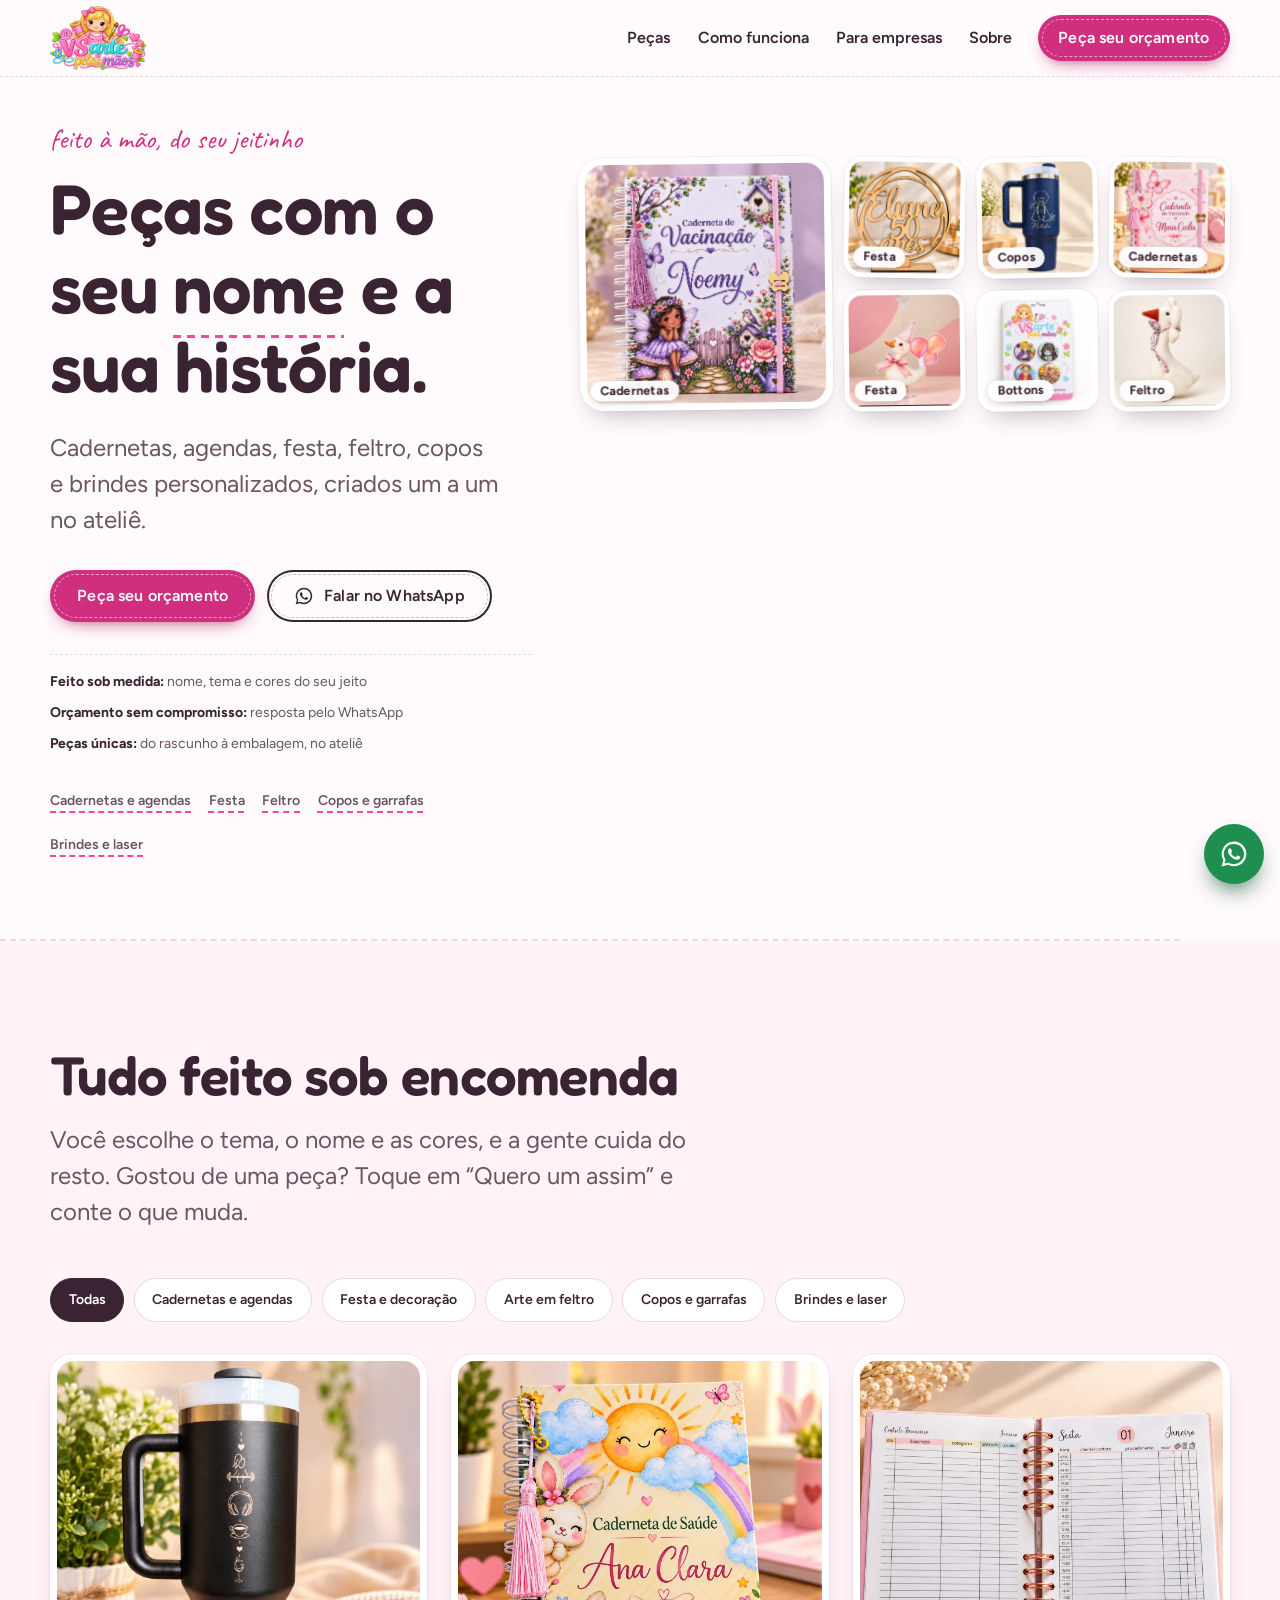
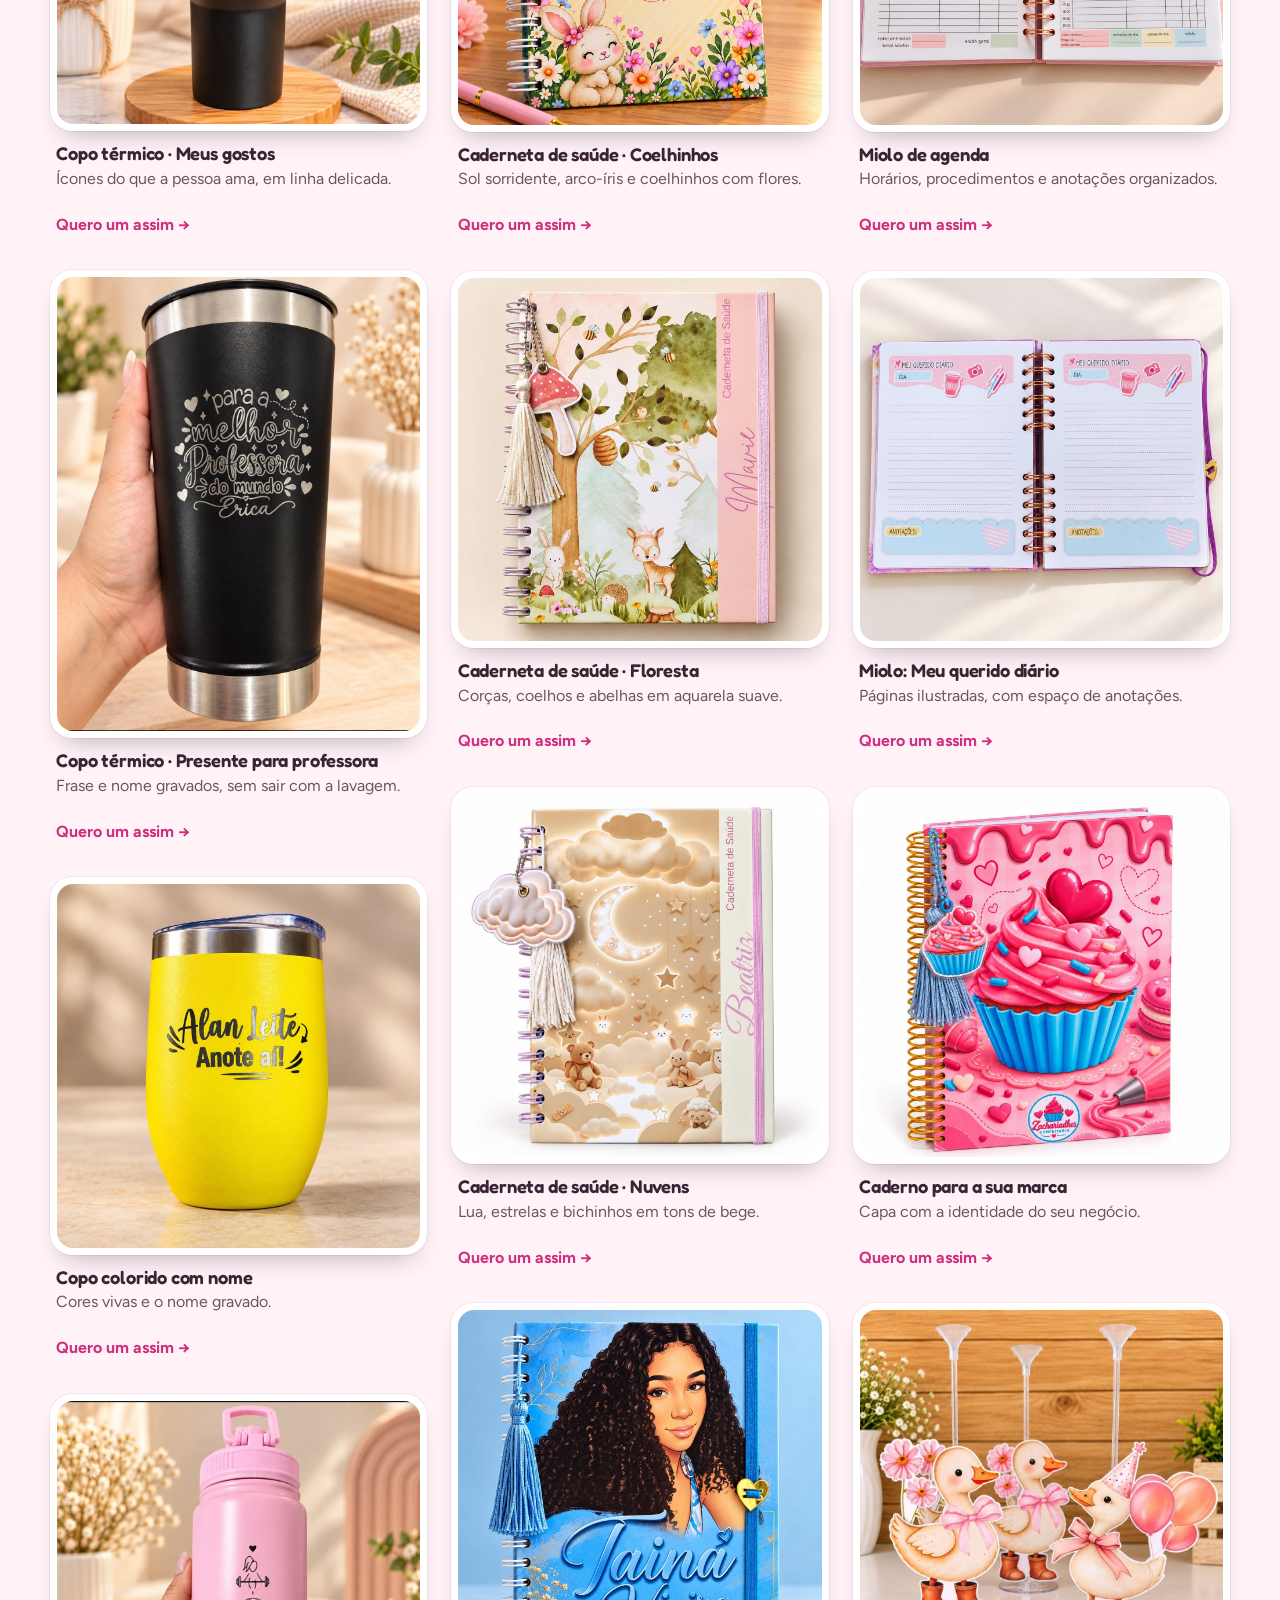
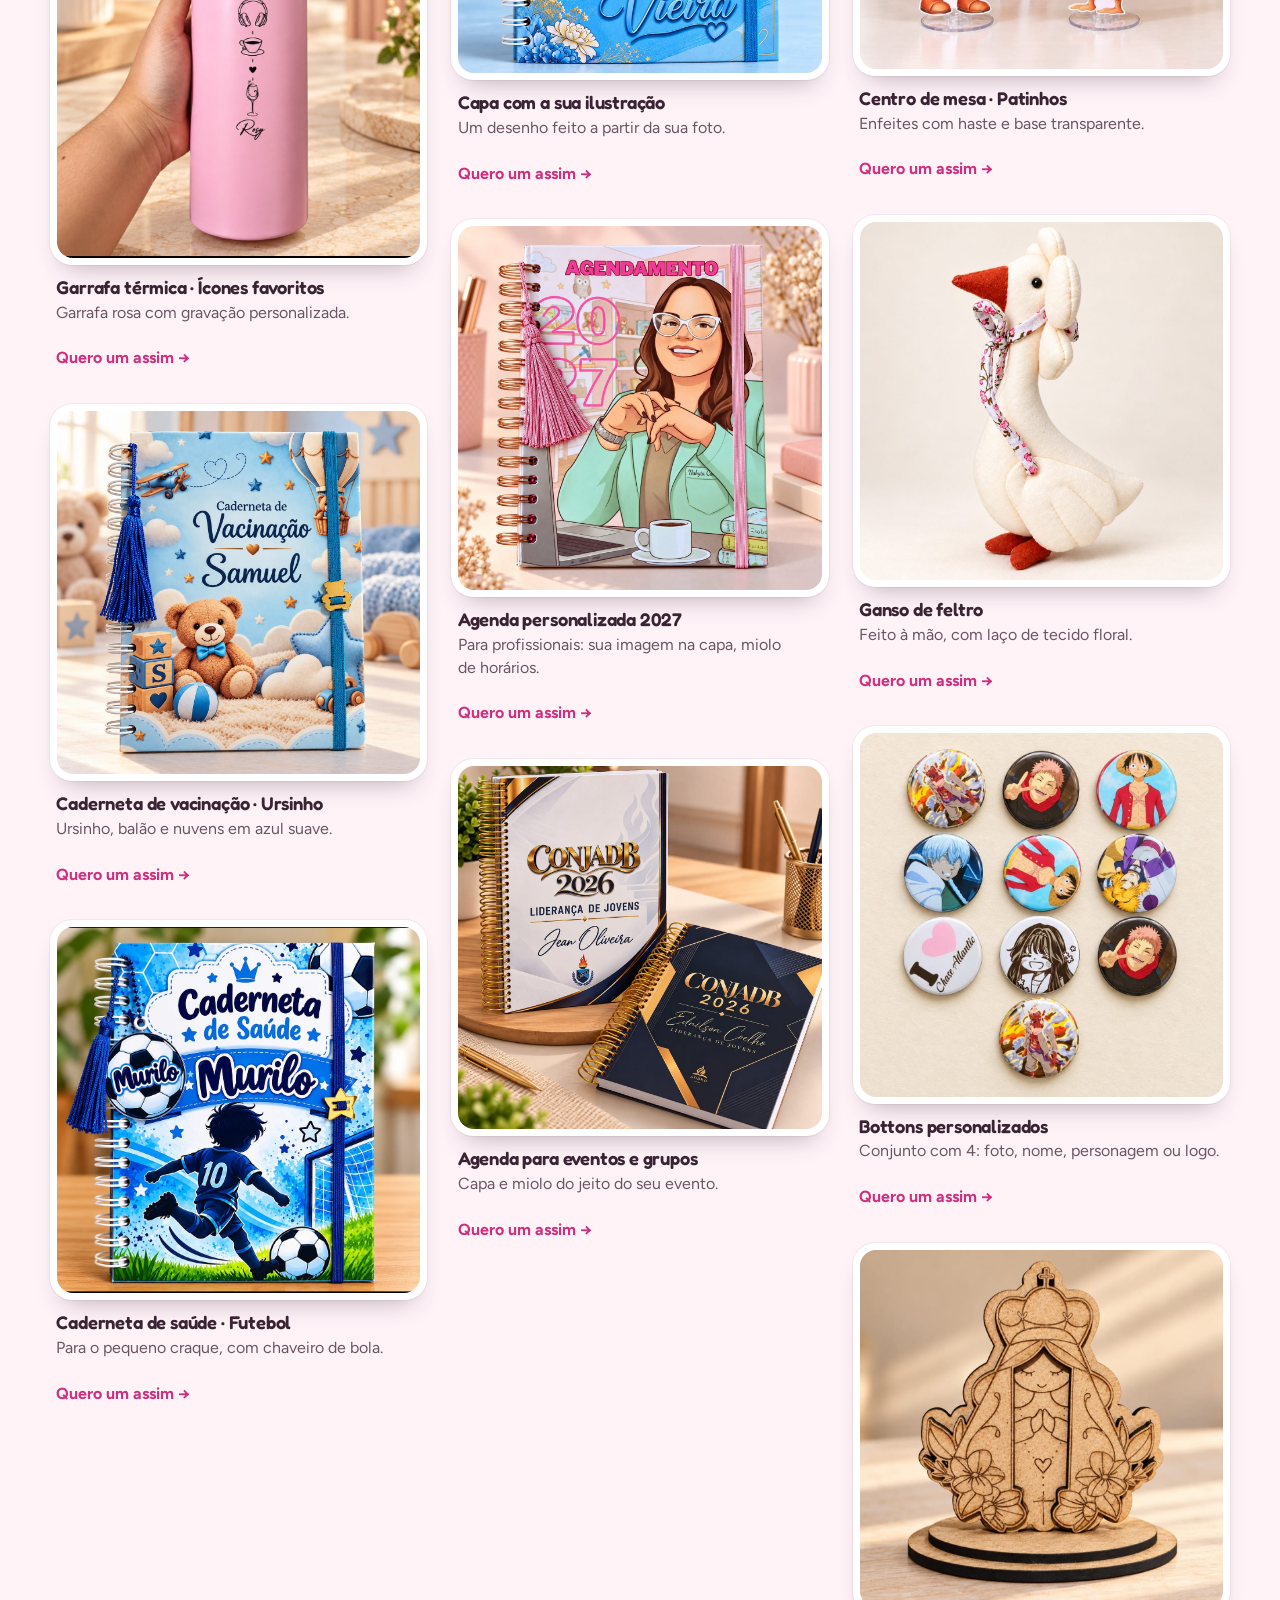
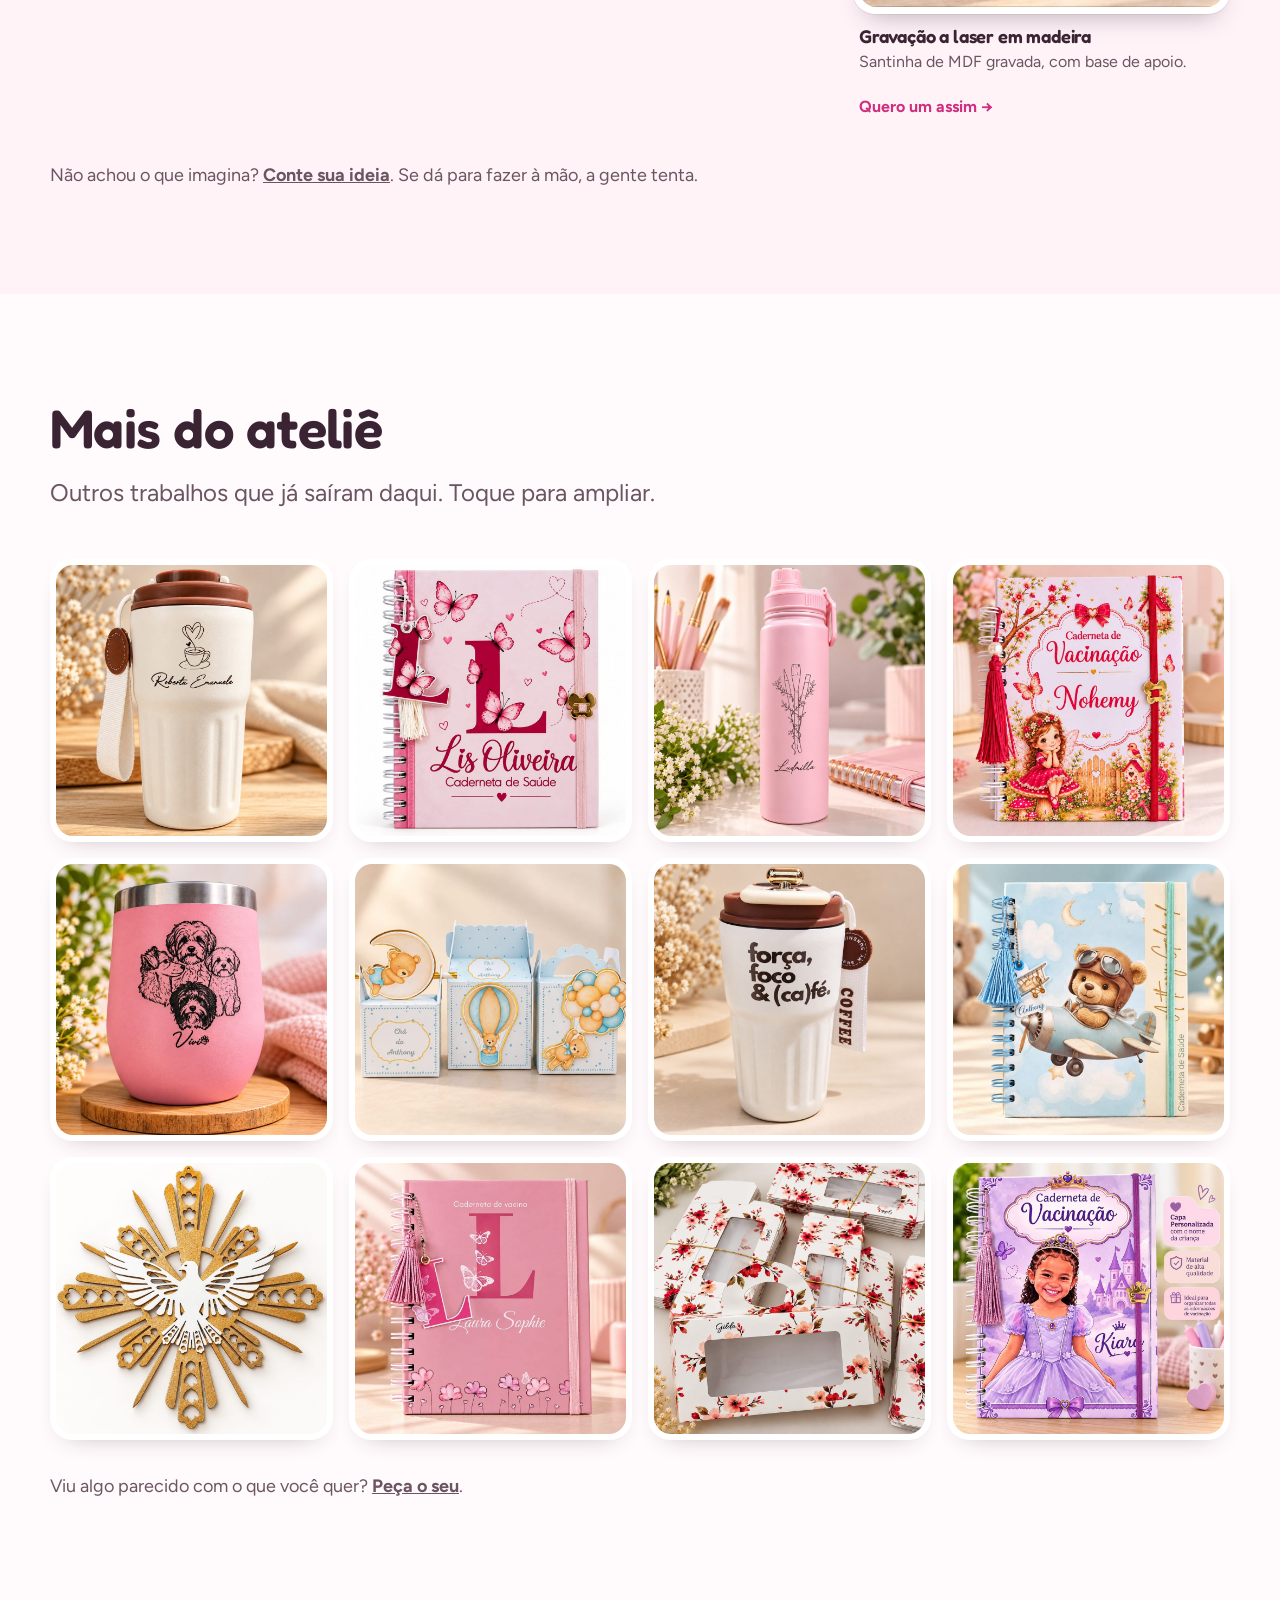
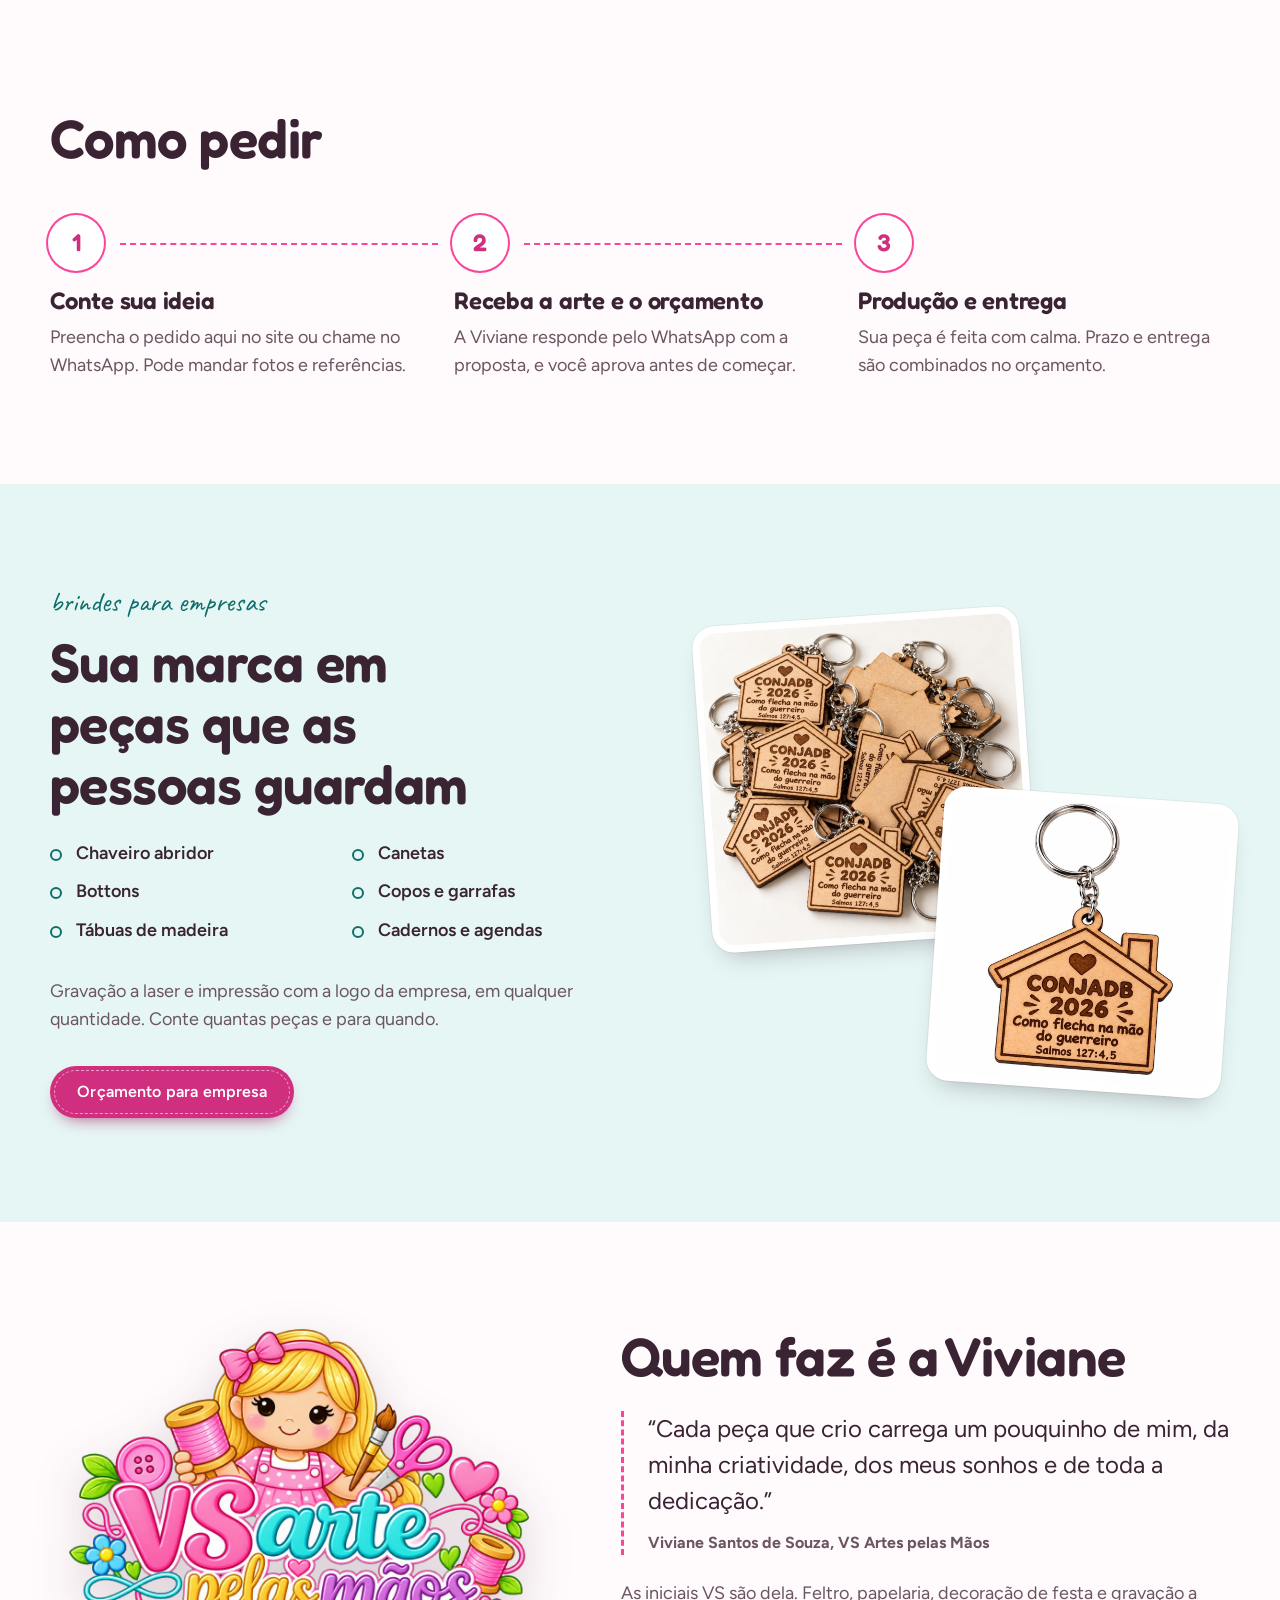
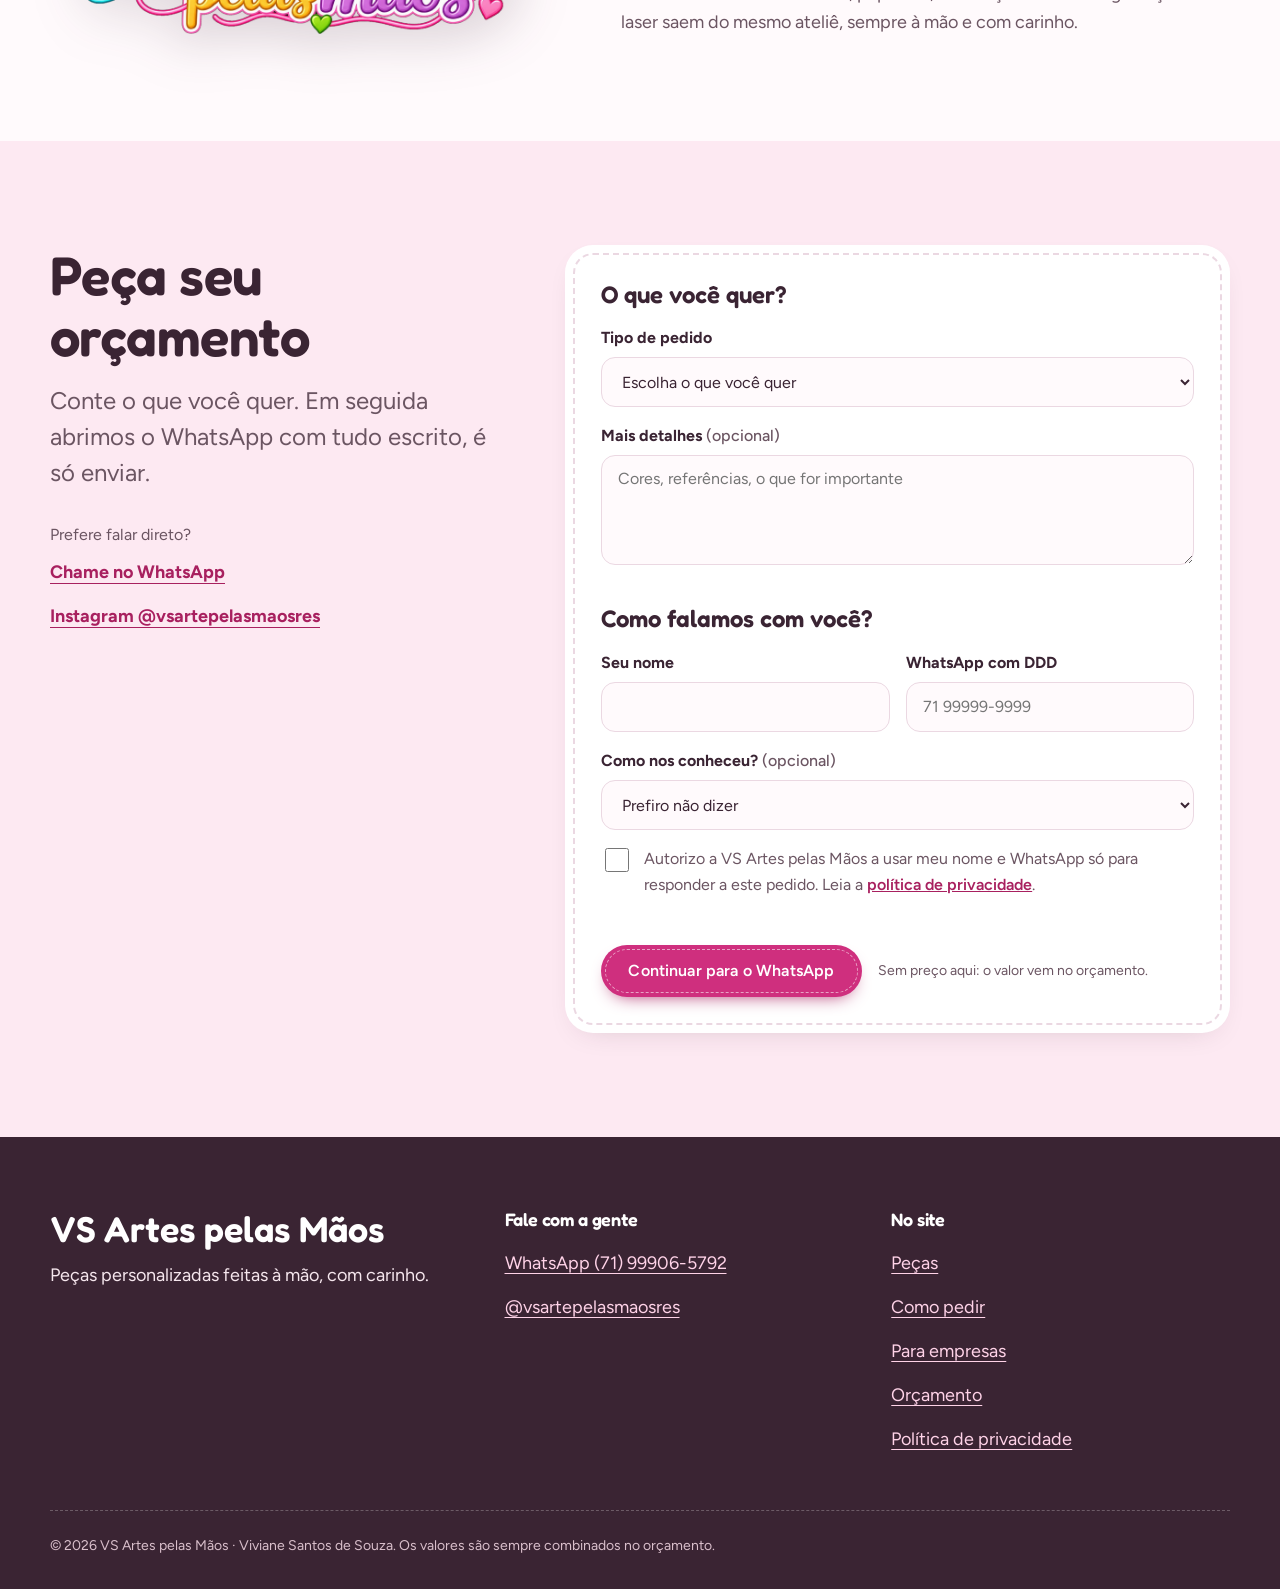
==== commit af4422e6: "Atualiza a prévia: topo sem sobreposição Co-Authored-By: Claude Sonnet 5.5 <noreply@anthropic.com>" ====
--- a/site/index.html
+++ b/site/index.html
@@ -75,15 +75,15 @@
         </ul>
       </div>
       <div class="fan" aria-label="Exemplos do que sai do ateliê">
-        <figure class="sticker big" style="--r:-1.5deg"><img src="assets/fotos/caderneta-vacinacao-fadinha.jpg" alt="Caderneta de vacinação com capa de fadinha lilás entre flores" width="600" height="600" fetchpriority="high"><figcaption class="tag">Cadernetas</figcaption></figure>
-        <figure class="sticker" style="--r:2deg"><img src="assets/fotos/topo-bolo-mdf-nome-idade.jpg" alt="Topo de bolo em MDF em formato de argola com o nome Eliane e 50 anos" width="600" height="600" fetchpriority="high"><figcaption class="tag">Festa</figcaption></figure>
-        <figure class="sticker" style="--r:-2deg"><img src="assets/fotos/copo-nossa-senhora.jpg" alt="Copo térmico azul-marinho com gravação a laser de Nossa Senhora e um nome" width="600" height="600" fetchpriority="high"><figcaption class="tag">Copos</figcaption></figure>
-        <figure class="sticker" style="--r:1.5deg"><img src="assets/fotos/caderneta-vacinacao-borboletas.jpg" alt="Caderneta de vacinação rosa com borboletas, laços e florzinhas" width="600" height="600" fetchpriority="high"><figcaption class="tag">Cadernetas</figcaption></figure>
-        <figure class="sticker" style="--r:-1.5deg"><img src="assets/fotos/festa-pato-baloes.jpg" alt="Patinho de papelaria com chapéu de festa, laço rosa e balões" width="600" height="600" loading="lazy"><figcaption class="tag">Festa</figcaption></figure>
-        <figure class="sticker" style="--r:2deg"><img src="assets/fotos/copo-nome-borboleta.jpg" alt="Copo térmico preto com gravação dourada do nome Vanessa, coração e borboleta" width="600" height="600" loading="lazy"><figcaption class="tag">Copos</figcaption></figure>
-        <figure class="sticker" style="--r:-2deg"><img src="assets/fotos/brindes-bottons-cartela.jpg" alt="Cartela com quatro bottons personalizados" width="600" height="600" loading="lazy"><figcaption class="tag">Bottons</figcaption></figure>
-        <figure class="sticker" style="--r:1.5deg"><img src="assets/fotos/caneca-laranja-adesivo.jpg" alt="Caneca laranja de alumínio com arte em adesivo e um nome" width="600" height="600" loading="lazy"><figcaption class="tag">Canecas</figcaption></figure>
-        <figure class="sticker" style="--r:-1.5deg"><img src="assets/fotos/feltro-ganso-perfil.jpg" alt="Ganso de feltro creme de perfil, com laço de tecido florido" width="600" height="600" loading="lazy"><figcaption class="tag">Feltro</figcaption></figure>
+        <figure class="sticker big" style="--r:-.7deg"><img src="assets/fotos/caderneta-vacinacao-fadinha.jpg" alt="Caderneta de vacinação com capa de fadinha lilás entre flores" width="600" height="600" fetchpriority="high"><figcaption class="tag">Cadernetas</figcaption></figure>
+        <figure class="sticker" style="--r:1deg"><img src="assets/fotos/topo-bolo-mdf-nome-idade.jpg" alt="Topo de bolo em MDF em formato de argola com o nome Eliane e 50 anos" width="600" height="600" fetchpriority="high"><figcaption class="tag">Festa</figcaption></figure>
+        <figure class="sticker" style="--r:-1deg"><img src="assets/fotos/copo-nossa-senhora.jpg" alt="Copo térmico azul-marinho com gravação a laser de Nossa Senhora e um nome" width="600" height="600" fetchpriority="high"><figcaption class="tag">Copos</figcaption></figure>
+        <figure class="sticker" style="--r:.7deg"><img src="assets/fotos/caderneta-vacinacao-borboletas.jpg" alt="Caderneta de vacinação rosa com borboletas, laços e florzinhas" width="600" height="600" fetchpriority="high"><figcaption class="tag">Cadernetas</figcaption></figure>
+        <figure class="sticker" style="--r:-.7deg"><img src="assets/fotos/festa-pato-baloes.jpg" alt="Patinho de papelaria com chapéu de festa, laço rosa e balões" width="600" height="600" loading="lazy"><figcaption class="tag">Festa</figcaption></figure>
+        <figure class="sticker" style="--r:1deg"><img src="assets/fotos/copo-nome-borboleta.jpg" alt="Copo térmico preto com gravação dourada do nome Vanessa, coração e borboleta" width="600" height="600" loading="lazy"><figcaption class="tag">Copos</figcaption></figure>
+        <figure class="sticker" style="--r:-1deg"><img src="assets/fotos/brindes-bottons-cartela.jpg" alt="Cartela com quatro bottons personalizados" width="600" height="600" loading="lazy"><figcaption class="tag">Bottons</figcaption></figure>
+        <figure class="sticker" style="--r:.7deg"><img src="assets/fotos/caneca-laranja-adesivo.jpg" alt="Caneca laranja de alumínio com arte em adesivo e um nome" width="600" height="600" loading="lazy"><figcaption class="tag">Canecas</figcaption></figure>
+        <figure class="sticker" style="--r:-.7deg"><img src="assets/fotos/feltro-ganso-perfil.jpg" alt="Ganso de feltro creme de perfil, com laço de tecido florido" width="600" height="600" loading="lazy"><figcaption class="tag">Feltro</figcaption></figure>
       </div>
   </section>
 
--- a/site/css/site.css
+++ b/site/css/site.css
@@ -113,14 +113,16 @@
 
 /* ---------- hero ---------- */
 .hero { padding-block: var(--s-7) var(--s-8); overflow: clip; }
-.hero .container { display: grid; grid-template-columns: .9fr 1.1fr; gap: var(--s-7); align-items: center; }
+.hero .container { display: grid; grid-template-columns: .85fr 1.15fr; gap: var(--s-7); align-items: start; }
 .hero h1 { margin-bottom: var(--s-5); }
 .hero .lede { margin-bottom: var(--s-6); }
 .hero .actions { display: flex; flex-wrap: wrap; gap: var(--s-3); }
 .hero .tags { margin: var(--s-5) 0 0; padding: 0; list-style: none; display: flex; flex-wrap: wrap; gap: 0 1.1rem; font-weight: 600; font-size: var(--fs-0); }
 .hero .tags a { display: inline-flex; align-items: center; min-height: 44px; color: var(--ink-soft); text-decoration: underline; text-decoration-style: dashed; text-decoration-color: var(--pink); text-underline-offset: 6px; text-decoration-thickness: 2px; }
 .hero .tags a:hover { color: var(--pink-deep); }
-.fan { display: grid; grid-template-columns: repeat(4, 1fr); gap: var(--s-3); }
+.fan { margin-top: var(--s-6); display: grid; grid-template-columns: repeat(5, 1fr); gap: var(--s-3); }
+/* computador: só 2 fileiras (7 peças), para caber na primeira tela sem nada coberto */
+.fan .sticker:nth-child(6), .fan .sticker:nth-child(8) { display: none; }
 .fan .sticker { position: relative; transform: rotate(var(--r)); padding: 5px; border-radius: 18px; }
 .fan .sticker.big { grid-column: 1 / span 2; grid-row: 1 / span 2; padding: 7px; border-radius: 24px; }
 .fan .sticker img { width: 100%; height: 100%; aspect-ratio: 1 / 1; object-fit: cover; border-radius: 13px; display: block; }
@@ -296,6 +298,7 @@
 @media (max-width: 760px) {
   /* celular: 3 colunas, a foto grande ocupa 2x2 */
   .fan { grid-template-columns: repeat(3, 1fr); gap: var(--s-2); }
+  .fan .sticker:nth-child(6), .fan .sticker:nth-child(8) { display: block; }
   .fan .sticker { padding: 4px; border-radius: 14px; }
   .fan .sticker img { border-radius: 10px; }
   .fan .tag { left: 6px; bottom: 6px; font-size: .66rem; padding: .22rem .5rem; }
